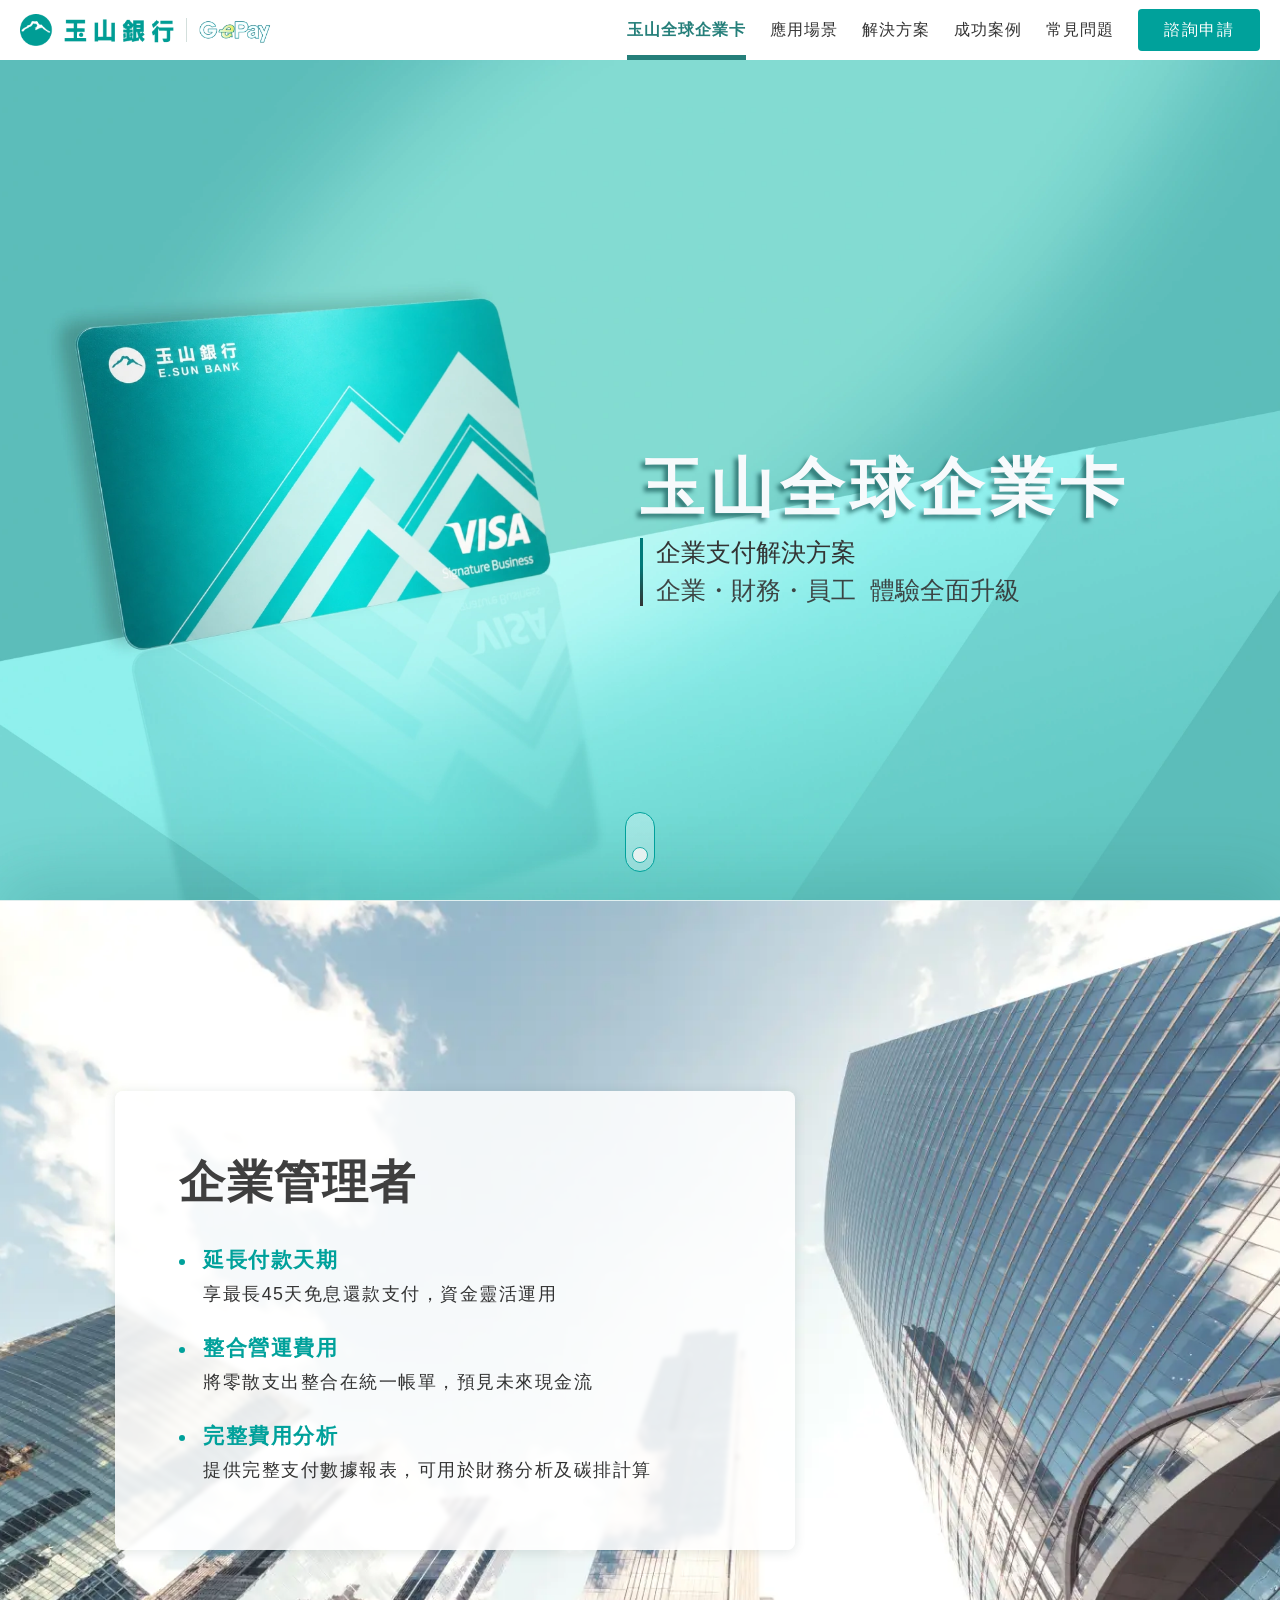
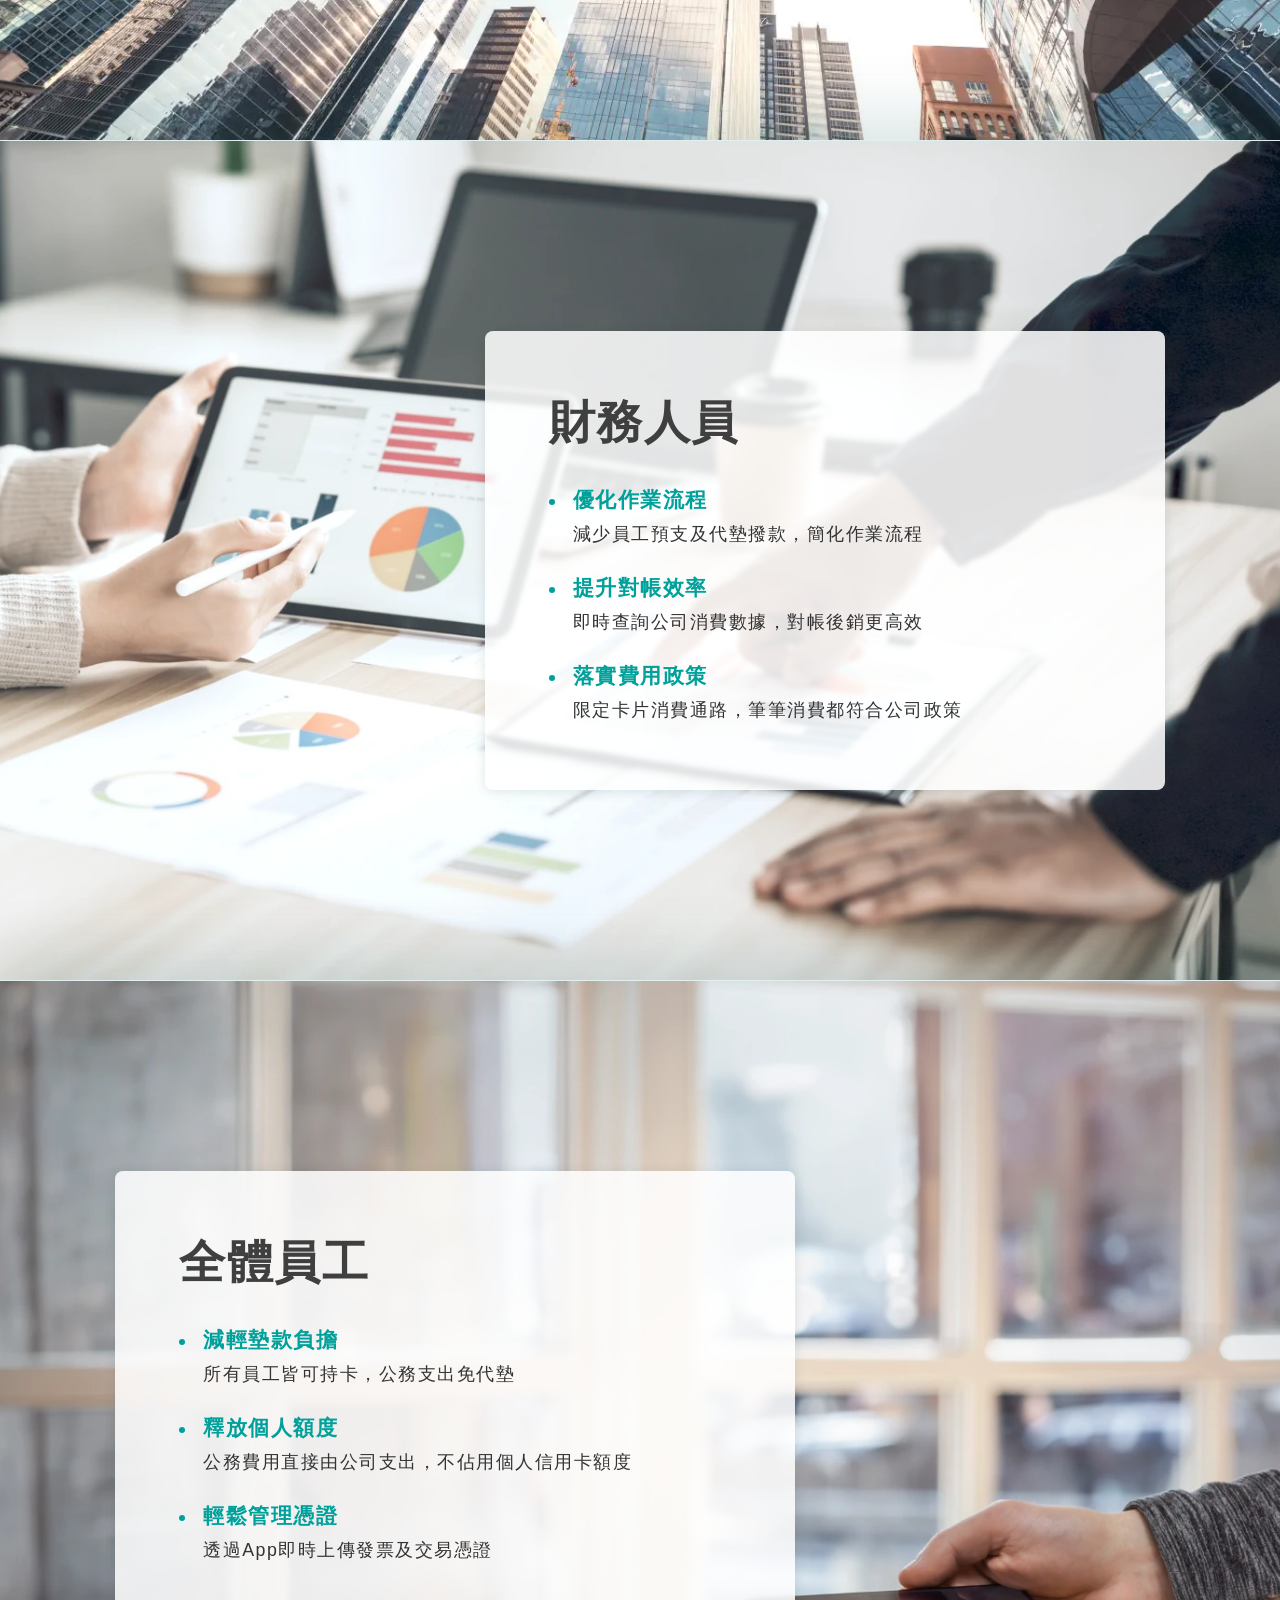
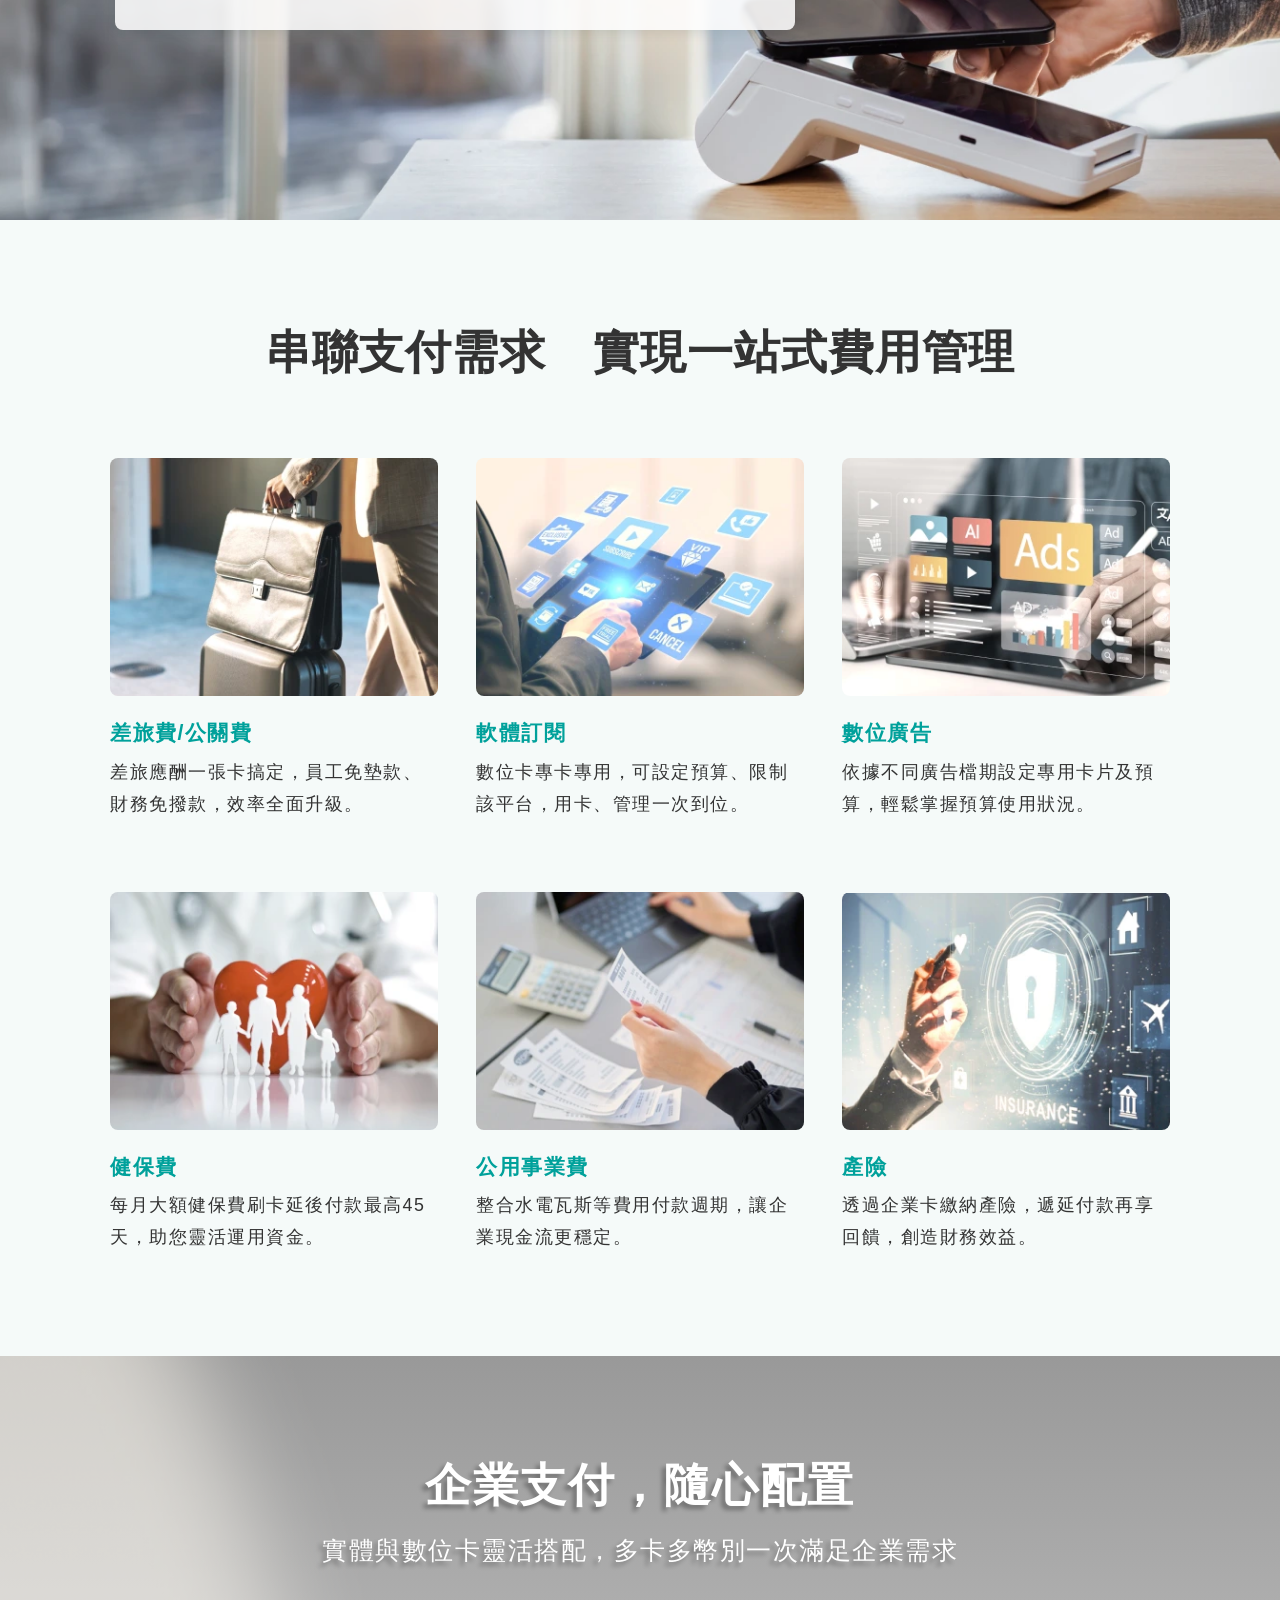
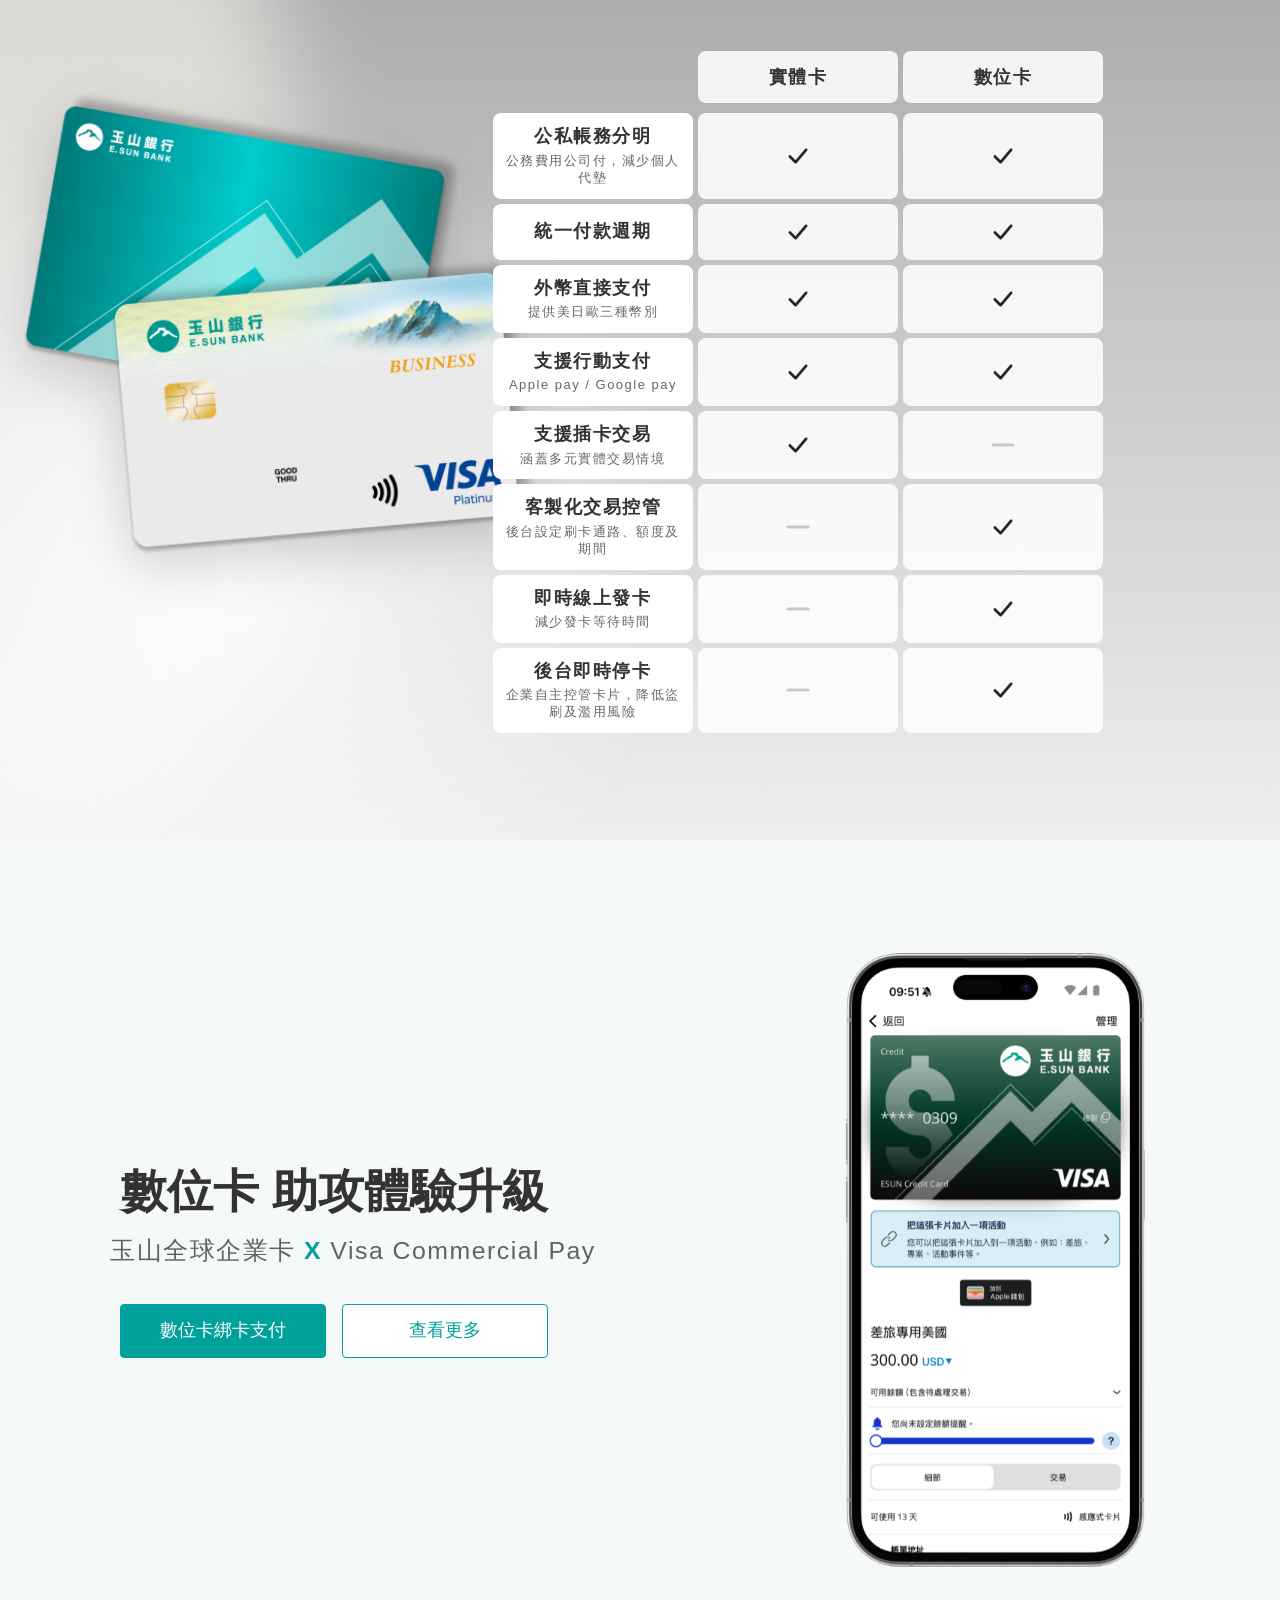
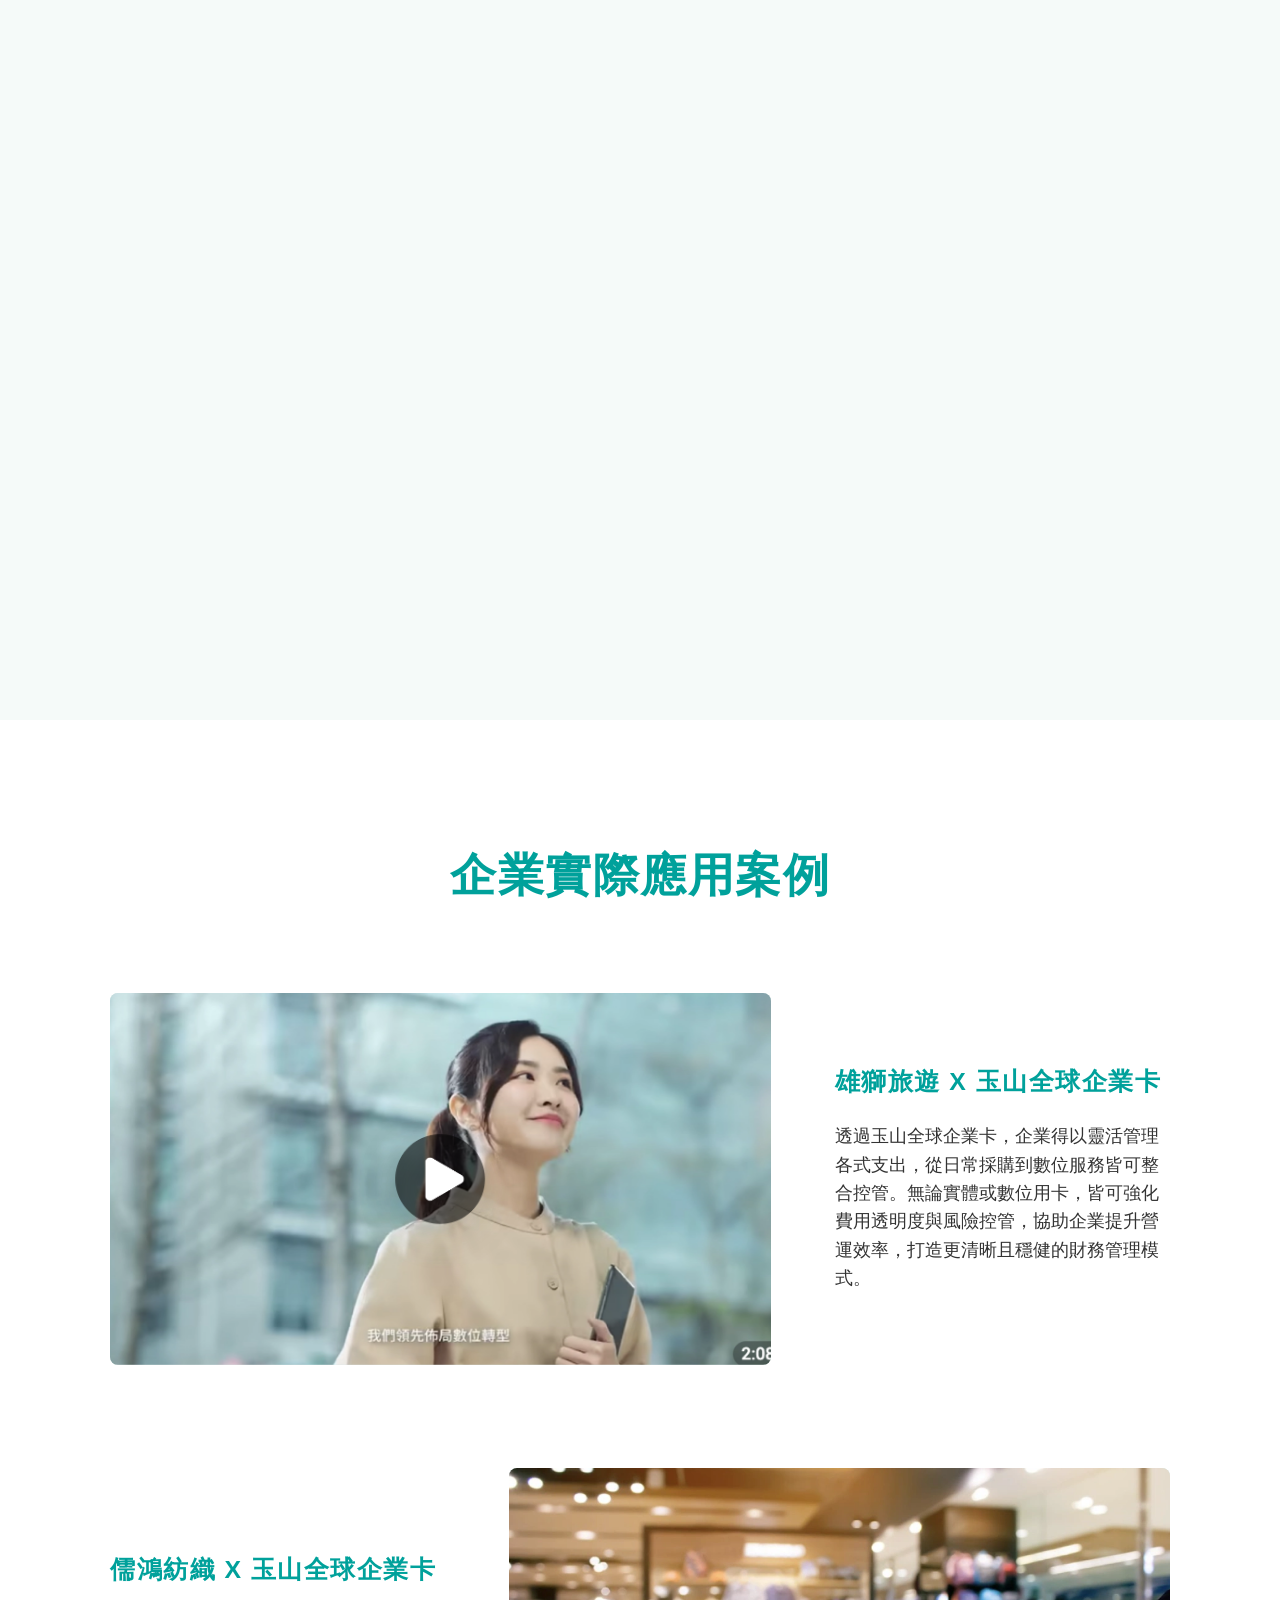
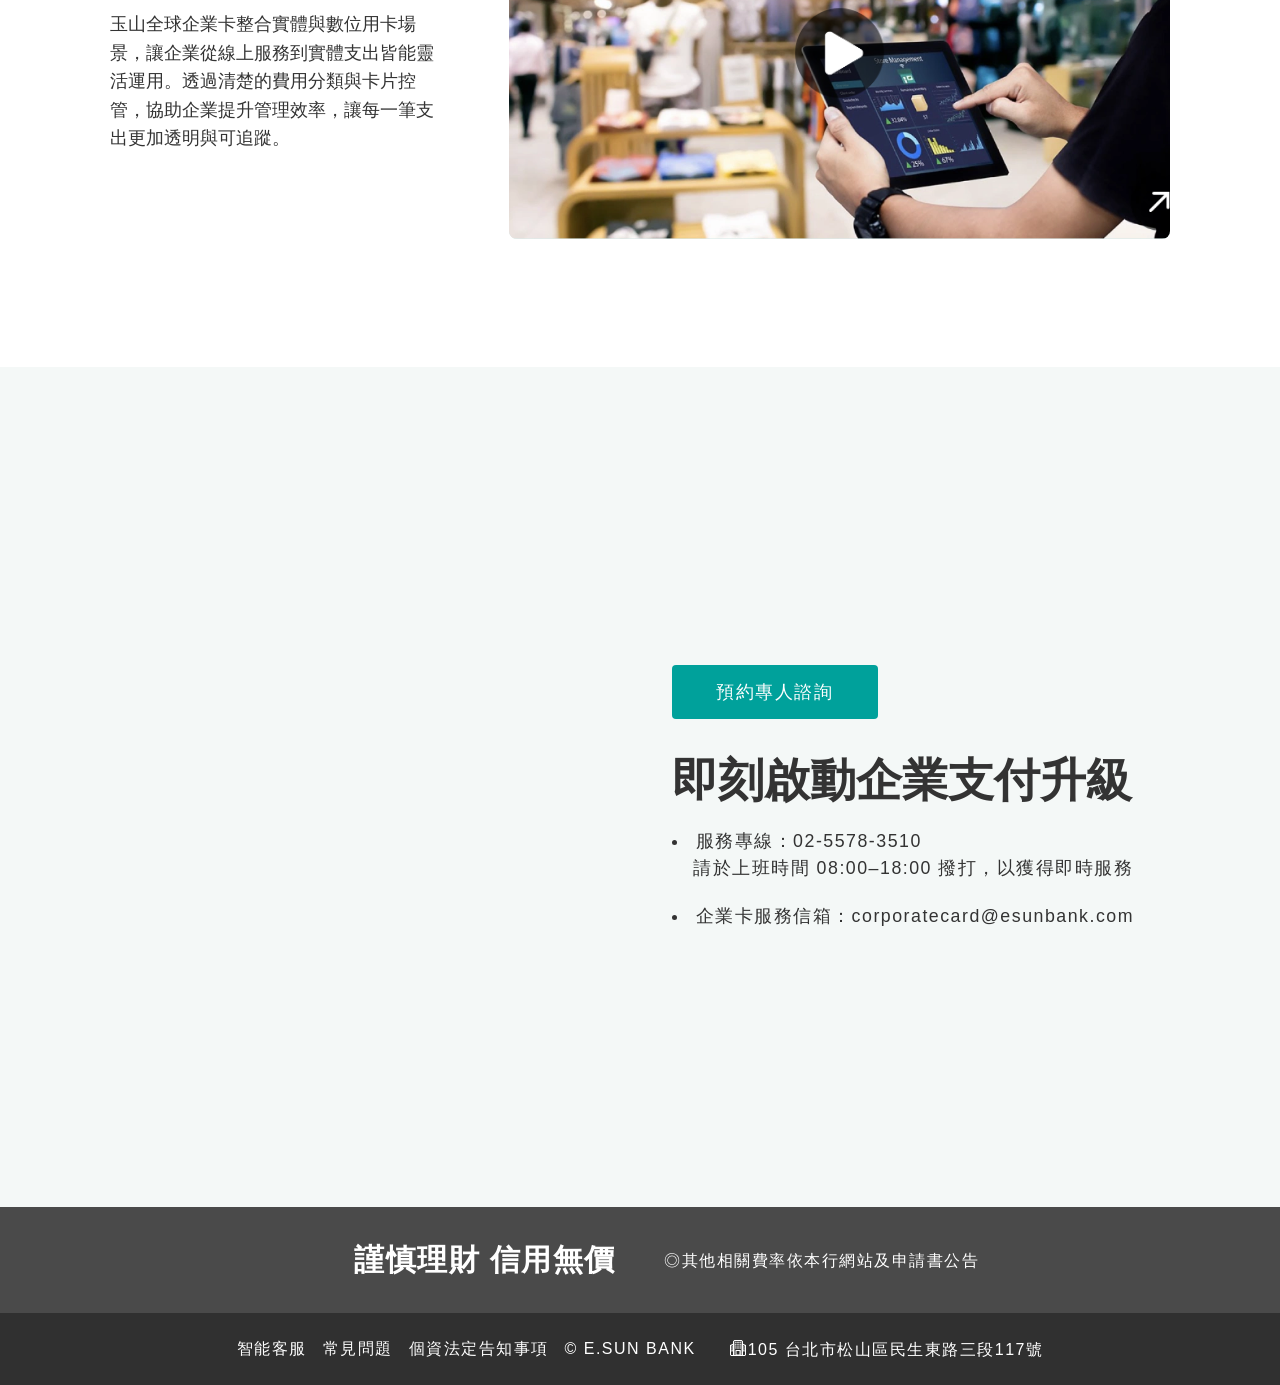
==== 2606-corporate-card/index.html @ 5feb00cd "網頁抬頭移除顏色" ====
<!DOCTYPE html>
<html lang="zh-Hant-TW">
<head>
  <title>玉山企業卡｜企業支付解決方案</title>
  <meta charset="UTF-8">
  <meta name="viewport" content="width=device-width, initial-scale=1.0">
  <meta name="robots" content="index, follow">
  <meta name="description" content="全新企業支付解決方案！玉山全球企業卡提供您更細緻的金流管理機制。告別員工出差代墊，輕鬆處理繁雜的財務對帳。一卡解決企業的金流困擾，實現企業、財務、員工的全方位體驗升級！">
  <meta name="keywords" content="企業卡,商務卡,公司卡,企業信用卡,玉山全球企業卡,全球企業卡,企業數位轉型,活用營運資金,企業貸款,企業支出,玉山法人金融,玉山商務卡,商務信用卡,公司卡比較,企業差旅卡,企業卡推薦,企業支付,企業支付解決方案,金流管理">
  <meta property="og:title" content="玉山企業卡｜企業支付解決方案">
  <meta property="og:description" content="全新企業支付解決方案！玉山全球企業卡提供您更細緻的金流管理機制。告別員工出差代墊，輕鬆處理繁雜的財務對帳。一卡解決企業的金流困擾，實現企業、財務、員工的全方位體驗升級！">
  <meta property="og:type" content="website">
  <meta property="og:url" content="https://event.esunbank.com.tw/credit/corporate-card/index.html">
  <meta property="og:image" content="https://event.esunbank.com.tw/credit/corporate-card/assets/img/first-banner-og-img.webp">
  <meta property="og:image:type" content="image/webp">
  <meta property="og:image:width" content="1200">
  <meta property="og:image:height" content="630">
  <meta property="og:site_name" content="玉山銀行">

  <link rel="icon" href="assets/img/esun.ico">
  <link rel="stylesheet" href="css/common.css">
  <link rel="stylesheet" href="css/index.css">

  <!-- Google Tag Manager -->
  <script>(function(w,d,s,l,i){w[l]=w[l]||[];w[l].push({'gtm.start':
  new Date().getTime(),event:'gtm.js'});var f=d.getElementsByTagName(s)[0],
  j=d.createElement(s),dl=l!='dataLayer'?'&l='+l:'';j.async=true;j.src=
  'https://www.googletagmanager.com/gtm.js?id='+i+dl;f.parentNode.insertBefore(j,f);
  })(window,document,'script','dataLayer','GTM-5LLQXL');</script>
  <!-- End Google Tag Manager -->
</head>
<body>
  <!-- Google Tag Manager (noscript) -->
  <noscript><iframe src="https://www.googletagmanager.com/ns.html?id=GTM-5LLQXL"
  height="0" width="0" style="display:none;visibility:hidden"></iframe></noscript>
  <!-- End Google Tag Manager (noscript) -->

  <!-- 「用鍵盤操作、使用螢幕閱讀器」的人快速跳過導覽列 -->
  <a class="skip-link" href="#main-content">跳到主要內容</a>
  
  <!-- 選單 -->
  <header class="site-header" aria-label="網站頁首">
    <div class="header-inner">
      <div class="site-logo" aria-label="品牌標誌">
        <a class="site-logo-link" href="https://www.esunbank.com/zh-tw/personal" aria-label="前往玉山銀行官網">
          <img class="site-logo-esun" src="assets/img/logo-esun.webp" alt="玉山銀行">
        </a>
        <span class="site-logo-divider" aria-hidden="true"></span>
        <img class="site-logo-gepay" src="assets/img/logo-gepay.webp" alt="G-ePay">
      </div>

      <button class="nav-toggle" type="button" aria-expanded="false" aria-controls="site-navigation" aria-label="開啟導覽選單">
        <span class="nav-toggle-line"></span>
        <span class="nav-toggle-line"></span>
        <span class="nav-toggle-line"></span>
      </button>

      <nav id="site-navigation" class="site-nav" aria-label="主要導覽">
        <ul class="nav-list">
          <li><a class="is-active" href="#main-content" aria-current="page">玉山全球企業卡</a></li>
          <li><a href="#application-scenes">應用場景</a></li>
          <li><a href="#solutions">解決方案</a></li>
          <li><a href="#success-stories">成功案例</a></li>
          <li><a href="faq.html">常見問題</a></li>
          <li><a class="nav-cta" href="https://survey.esunbank.com/s/DpqYX" target="_blank">諮詢申請</a></li>
        </ul>
      </nav>
    </div>
  </header>
  <div class="nav-backdrop" hidden></div>


  <main id="main-content" class="page-snap">
    <!-- 首屏 -->
    <section class="page-section hero-section" aria-labelledby="hero-title">
      <div class="hero-copy">
        <h1 id="hero-title" class="hero-title">玉山全球企業卡</h1>
        <div class="hero-subtitle">
          <p>企業支付解決方案</p>
          <p>企業・財務・員工&nbsp; 體驗全面升級</p>
        </div>
      </div>

      <a class="scroll-cue" href="#application-scenes" aria-label="前往下一屏">
        <span aria-hidden="true"></span>
      </a>
    </section>

    <!-- 應用場景1 -->
    <section id="application-scenes" class="page-section content-section application-section application-section-1" aria-labelledby="application-title-1">
      <div class="role-card">
        <h2 id="application-title-1" class="role-title">企業管理者</h2>
        <ul class="role-list">
          <li>
            <strong>延長付款天期</strong>
            <span>享最長45天免息還款支付，資金靈活運用</span>
          </li>
          <li>
            <strong>整合營運費用</strong>
            <span>將零散支出整合在統一帳單，預見未來現金流</span>
          </li>
          <li>
            <strong>完整費用分析</strong>
            <span>提供完整支付數據報表，可用於財務分析及碳排計算</span>
          </li>
        </ul>
      </div>
    </section>

    <!-- 應用場景2 -->
    <section id="application-scenes-2" class="page-section content-section application-section application-section-2" aria-labelledby="application-title-2">
      <div class="role-card role-card-right">
        <h2 id="application-title-2" class="role-title">財務人員</h2>
        <ul class="role-list">
          <li>
            <strong>優化作業流程</strong>
            <span>減少員工預支及代墊撥款，簡化作業流程</span>
          </li>
          <li>
            <strong>提升對帳效率</strong>
            <span>即時查詢公司消費數據，對帳後銷更高效</span>
          </li>
          <li>
            <strong>落實費用政策</strong>
            <span>限定卡片消費通路，筆筆消費都符合公司政策</span>
          </li>
        </ul>
      </div>
    </section>

    <!-- 應用場景3 -->
    <section id="application-scenes-3" class="page-section content-section application-section application-section-3" aria-labelledby="application-title-3">
      <div class="role-card">
        <h2 id="application-title-3" class="role-title">全體員工</h2>
        <ul class="role-list">
          <li>
            <strong>減輕墊款負擔</strong>
            <span>所有員工皆可持卡，公務支出免代墊</span>
          </li>
          <li>
            <strong>釋放個人額度</strong>
            <span>公務費用直接由公司支出，不佔用個人信用卡額度</span>
          </li>
          <li>
            <strong>輕鬆管理憑證</strong>
            <span>透過App即時上傳發票及交易憑證</span>
          </li>
        </ul>
      </div>
    </section>
    <!-- 解決方案1 -->
    <section id="solutions" class="page-section solution-section solution-scenes-section" aria-labelledby="solutions-title">
      <div class="solution-inner">
        <h2 id="solutions-title" class="solution-title">串聯支付需求　實現一站式費用管理</h2>
        <div class="solution-scene-grid">
          <article class="solution-scene-card">
            <img src="assets/img/plan-scene-01.webp" alt="商務差旅行李與公事包">
            <h3>差旅費/公關費</h3>
            <p>差旅應酬一張卡搞定，員工免墊款、財務免撥款，效率全面升級。</p>
          </article>
          <article class="solution-scene-card">
            <img src="assets/img/plan-scene-02.webp" alt="手指操作數位訂閱服務圖示">
            <h3>軟體訂閱</h3>
            <p>數位卡專卡專用，可設定預算、限制該平台，用卡、管理一次到位。</p>
          </article>
          <article class="solution-scene-card">
            <img src="assets/img/plan-scene-03.webp" alt="數位廣告投放管理介面">
            <h3>數位廣告</h3>
            <p>依據不同廣告檔期設定專用卡片及預算，輕鬆掌握預算使用狀況。</p>
          </article>
          <article class="solution-scene-card">
            <img src="assets/img/plan-scene-04.webp" alt="家庭保險與健康照護意象">
            <h3>健保費</h3>
            <p>每月大額健保費刷卡延後付款最高45天，助您靈活運用資金。</p>
          </article>
          <article class="solution-scene-card">
            <img src="assets/img/plan-scene-05.webp" alt="整理帳單與收據的辦公桌面">
            <h3>公用事業費</h3>
            <p>整合水電瓦斯等費用付款週期，讓企業現金流更穩定。</p>
          </article>
          <article class="solution-scene-card">
            <img src="assets/img/plan-scene-06.webp" alt="保險與資安防護概念圖">
            <h3>產險</h3>
            <p>透過企業卡繳納產險，遞延付款再享回饋，創造財務效益。</p>
          </article>
        </div>
      </div>
    </section>

    <!-- 解決方案2 -->
    <section id="solutions-2" class="page-section solution-section solution-card-section" aria-labelledby="solutions-card-title">
      <img class="solution-table-light" src="assets/img/table-light.webp" alt="">
      <div class="solution-card-inner">
        <div class="solution-card-heading">
          <h2 id="solutions-card-title" class="solution-card-title">企業支付，隨心配置</h2>
          <p>實體與數位卡靈活搭配，多卡多幣別一次滿足企業需求</p>
        </div>
        <div class="solution-card-layout">
          <div class="solution-card-visual" aria-hidden="true">
            <img class="solution-table-card" src="assets/img/table-card.webp" alt="玉山實體企業卡與數位卡">
          </div>
          <div class="solution-table-wrap">
            <table class="solution-table">
              <caption>實體卡與數位卡功能比較</caption>
              <thead>
                <tr>
                  <th scope="col"></th>
                  <th scope="col">實體卡</th>
                  <th scope="col">數位卡</th>
                </tr>
              </thead>
              <tbody>
                <tr>
                  <th scope="row">公私帳務分明<span>公務費用公司付，減少個人代墊</span></th>
                  <td><img src="assets/img/icon-check.webp" alt="支援"></td>
                  <td><img src="assets/img/icon-check.webp" alt="支援"></td>
                </tr>
                <tr>
                  <th scope="row">統一付款週期</th>
                  <td><img src="assets/img/icon-check.webp" alt="支援"></td>
                  <td><img src="assets/img/icon-check.webp" alt="支援"></td>
                </tr>
                <tr>
                  <th scope="row">外幣直接支付<span>提供美日歐三種幣別</span></th>
                  <td><img src="assets/img/icon-check.webp" alt="支援"></td>
                  <td><img src="assets/img/icon-check.webp" alt="支援"></td>
                </tr>
                <tr>
                  <th scope="row">支援行動支付<span>Apple pay / Google pay</span></th>
                  <td><img src="assets/img/icon-check.webp" alt="支援"></td>
                  <td><img src="assets/img/icon-check.webp" alt="支援"></td>
                </tr>
                <tr>
                  <th scope="row">支援插卡交易<span>涵蓋多元實體交易情境</span></th>
                  <td><img src="assets/img/icon-check.webp" alt="支援"></td>
                  <td><img src="assets/img/icon-dash.webp" alt="不支援"></td>
                </tr>
                <tr>
                  <th scope="row">客製化交易控管<span>後台設定刷卡通路、額度及期間</span></th>
                  <td><img src="assets/img/icon-dash.webp" alt="不支援"></td>
                  <td><img src="assets/img/icon-check.webp" alt="支援"></td>
                </tr>
                <tr>
                  <th scope="row">即時線上發卡<span>減少發卡等待時間</span></th>
                  <td><img src="assets/img/icon-dash.webp" alt="不支援"></td>
                  <td><img src="assets/img/icon-check.webp" alt="支援"></td>
                </tr>
                <tr>
                  <th scope="row">後台即時停卡<span>企業自主控管卡片，降低盜刷及濫用風險</span></th>
                  <td><img src="assets/img/icon-dash.webp" alt="不支援"></td>
                  <td><img src="assets/img/icon-check.webp" alt="支援"></td>
                </tr>
              </tbody>
            </table>
          </div>
        </div>
      </div>
    </section>
    <!-- 解決方案3 -->
    <section id="solutions-3" class="solution-feature-section" aria-labelledby="solutions-feature-title" data-feature-scroll>
      <div class="solution-feature-sticky">
        <div class="solution-feature-copy">
          <h2 id="solutions-feature-title" class="solution-feature-title">數位卡 助攻體驗升級</h2>
          <p class="solution-feature-description">玉山全球企業卡 <b>X</b> Visa Commercial Pay</p>
          <div class="btn-group">
            <button type="button" onclick="window.open('https://www.youtube.com/watch?v=GkNraNxkT-A', '_blank')">數位卡綁卡支付</button>
            <button type="button" onclick="window.open('https://www.youtube.com/playlist?list=PL_MWjWx4F2mh6P8uD7gYO7x1LlZHvPMmj', '_blank')">查看更多</button>
          </div>
        </div>
        <div class="solution-feature-stage" aria-label="G-ePay 數位卡操作流程動畫">
          <img class="solution-feature-image solution-feature-phone" data-feature-layer="base-1" src="assets/img/gepay-feature-1.webp" alt="G-ePay 數位卡首頁">
          <img class="solution-feature-image solution-feature-phone" data-feature-layer="base-2" src="assets/img/gepay-feature-2.webp" alt="G-ePay 數位卡首頁">
          <img class="solution-feature-image solution-feature-overlay solution-feature-primary" data-feature-layer="primary" src="assets/img/gepay-feature-primary.webp" alt="美元雙幣卡">
          <img class="solution-feature-image solution-feature-overlay solution-feature-secondary" data-feature-layer="secondary" src="assets/img/gepay-feature-secondary.webp" alt="歐元雙幣卡">
          <img class="solution-feature-image solution-feature-overlay solution-feature-tertiary" data-feature-layer="tertiary" src="assets/img/gepay-feature-tertiary.webp" alt="日圓雙幣卡">
          <img class="solution-feature-image solution-feature-wide" data-feature-layer="wide-3" src="assets/img/gepay-feature-3.webp" alt="G-ePay 綁定行動支付">
          <img class="solution-feature-image solution-feature-wide" data-feature-layer="wide-4" src="assets/img/gepay-feature-4.webp" alt="G-ePay 依用途專卡專用">
          <img class="solution-feature-image solution-feature-wide" data-feature-layer="wide-5" src="assets/img/gepay-feature-5.webp" alt="G-ePay 設定每卡額度、期限">
          <p class="solution-feature-caption" data-feature-caption="currency">美日歐三種幣別</p>
          <p class="solution-feature-caption" data-feature-caption="pay">一鍵綁定行動支付</p>
          <p class="solution-feature-caption" data-feature-caption="purpose">依用途專卡專用</p>
          <p class="solution-feature-caption" data-feature-caption="limit">設定每卡額度、期限</p>
        </div>
      </div>
    </section>
    <!-- 成功案例 -->
    <section id="success-stories" class="page-section success-section" aria-labelledby="stories-title">
      <div class="success-inner">
        <h2 id="stories-title" class="success-title">企業實際應用案例</h2>
        <div class="success-list">
          <article class="success-item">
            <div class="success-video">
              <button class="success-video-cover" type="button" data-video-id="GkNraNxkT-A" data-video-title="雄獅旅遊導入玉山全球企業卡案例影片" aria-label="播放雄獅旅遊導入玉山全球企業卡案例影片">
                <img class="success-video-thumb" src="assets/img/success-video-1.webp" alt="雄獅旅遊導入玉山全球企業卡案例影片封面">
                <img class="success-video-play" src="assets/img/icon-play.webp" alt="" aria-hidden="true">
              </button>
            </div>
            <div class="success-copy">
              <h3>雄獅旅遊 X 玉山全球企業卡</h3>
              <p>透過玉山全球企業卡，企業得以靈活管理各式支出，從日常採購到數位服務皆可整合控管。無論實體或數位用卡，皆可強化費用透明度與風險控管，協助企業提升營運效率，打造更清晰且穩健的財務管理模式。</p>
            </div>
          </article>
          <article class="success-item success-item-reverse">
            <div class="success-video">
              <button class="success-video-cover" type="button" data-video-id="PM6mvu-_-R4" data-video-title="儒鴻紡織導入玉山全球企業卡案例影片" aria-label="播放儒鴻紡織導入玉山全球企業卡案例影片">
                <img class="success-video-thumb" src="assets/img/success-video-2.webp" alt="儒鴻紡織導入玉山全球企業卡案例影片封面">
                <img class="success-video-play" src="assets/img/icon-play.webp" alt="" aria-hidden="true">
              </button>
            </div>
            <div class="success-copy">
              <h3>儒鴻紡織 X 玉山全球企業卡</h3>
              <p>玉山全球企業卡整合實體與數位用卡場景，讓企業從線上服務到實體支出皆能靈活運用。透過清楚的費用分類與卡片控管，協助企業提升管理效率，讓每一筆支出更加透明與可追蹤。</p>
            </div>
          </article>
        </div>
      </div>
    </section>
    <div class="video-modal" data-video-modal hidden>
      <div class="video-modal-backdrop" data-video-close></div>
      <div class="video-modal-panel" role="dialog" aria-modal="true" aria-label="影片播放視窗">
        <button class="video-modal-close" type="button" data-video-close aria-label="關閉影片">×</button>
        <div class="video-modal-frame" data-video-frame></div>
      </div>
    </div>
    <!-- CTA -->
    <section id="apply-info" class="page-section cta-section" aria-labelledby="apply-title">
      <div class="cta-inner">
        <div class="cta-visual" aria-hidden="true">
          <img class="cta-device cta-android" src="assets/img/cta-android.webp" alt="">
          <img class="cta-device cta-iphone" src="assets/img/cta-iphone.webp" alt="">
          <img class="cta-card cta-card-01" src="assets/img/cta-card-01.webp" alt="">
          <img class="cta-card cta-card-02" src="assets/img/cta-card-02.webp" alt="">
          <img class="cta-card cta-card-03" src="assets/img/cta-card-03.webp" alt="">
        </div>
        <div class="cta-copy">
          <a class="cta-consult-button" href="https://survey.esunbank.com/s/DpqYX" target="_blank">預約專人諮詢</a>
          <h2 id="apply-title" class="cta-title">即刻啟動企業支付升級</h2>
          <ul class="cta-contact-list">
            <li>
              <span>服務專線：02-5578-3510</span>
              <small>請於上班時間 08:00–18:00 撥打，以獲得即時服務</small>
            </li>
            <li>
              <span>企業卡服務信箱：corporatecard@esunbank.com</span>
            </li>
          </ul>
        </div>
      </div>
    </section>
  </main>
  <!-- 錨點 -->
<!--   <ul class="anchor-point">
        <li><a href="#main-content" class=""></a></li>
        <li><a href="#application-scenes"></a></li>
        <li><a href="#application-scenes-2" class=""></a></li>
        <li><a href="#application-scenes-3" class=""></a></li>
        <li><a href="#solutions" class=""></a></li>
        <li><a href="#solutions-2" class="active"></a></li>
        <li> <a href="#solutions-3"></a></li>
        <li><a href="#success-stories"></a></li>
        <li><a href="#apply-info"></a></li>
  </ul> -->
  <!-- 頁尾 -->
  <footer class="site-footer">
    <div class="footer-warning">
      <div class="footer-inner footer-warning-inner">
        <p class="footer-slogan">謹慎理財 信用無價</p>
        <p class="footer-notice">◎其他相關費率依本行網站及申請書公告</p>
      </div>
    </div>
    <div class="footer-info">
      <div class="footer-inner footer-info-inner">
        <a href="https://robot.esunbank.com.tw/?eservice=Eaccount&qaCategory=general" target="_blank" rel="noopener noreferrer">智能客服</a>
        <a href="https://www.esunbank.com/zh-tw/about/faq" target="_blank">常見問題</a>
        <a href="https://www.esunbank.com/zh-tw/about/announcement/privacy/privacy-statement" target="_blank" rel="noopener noreferrer">個資法定告知事項</a>
        <p>© E.SUN BANK</p>
        <p class="address">105 台北市松山區民生東路三段117號</p>
      </div>
    </div>
  </footer>

  <script src="js/main.js"></script>
</body>
</html>
---- 2606-corporate-card/css/common.css ----
@font-face {
  font-family: "Noto Sans TC Local";
  src: url("../assets/font/NotoSansTC-VariableFont_wght.ttf") format("truetype");
  font-weight: 100 900;
  font-style: normal;
  font-display: swap;


}

:root {
  --color-primary: #00a19b;
  --color-primary-dark: #333333;
  --color-text: #333333;
  --color-muted: #5f6f68;
  --color-surface: #ffffff;
  --color-section: #f5f8f6;
  --color-border: #d9e4df;
  --color-focus: #f5b942;
  --font-hero: "Noto Sans TC Local", "Microsoft JhengHei", "PingFang TC", Arial, sans-serif;
  --content-width: 1120px;
  --header-height: 60px;
}

*,
*::before,
*::after {
  box-sizing: border-box;
}

html {
  min-height: 100%;
  scroll-behavior: smooth;
}

body {
  display: flex;
  flex-direction: column;
  min-height: 100vh;
  margin: 0;
  color: var(--color-text);
  font-family: var(--font-hero);
  font-size: 18px;
  line-height: 1.6;
  letter-spacing: 1.5px;
  background: var(--color-surface);
}

body.is-nav-open,
body.is-video-open {
  overflow: hidden;
}

main {
  flex: 1 0 auto;
}

img,
picture,
svg,
video {
  display: block;
  max-width: 100%;
}

a {
  color: inherit;
  text-decoration: none;
}

a:hover {
  text-decoration: underline;
  text-underline-offset: 0.2em;
}

a:focus-visible,
button:focus-visible {
  outline: 3px solid var(--color-focus);
  outline-offset: 4px;
}

.sr-only {
  position: absolute;
  width: 1px;
  height: 1px;
  padding: 0;
  margin: -1px;
  overflow: hidden;
  white-space: nowrap;
  border: 0;
  clip: rect(0, 0, 0, 0);
}

h1.seo-h1 {
  height: 0;
  width: 0;
  padding: 0;
  margin: 0;
  transform: scale(0);
}

.skip-link {
  position: absolute;
  top: 12px;
  left: 12px;
  z-index: 20;
  padding: 8px 12px;
  color: #ffffff;
  background: var(--color-primary-dark);
  border-radius: 4px;
  transform: translateY(-160%);
}

.skip-link:focus {
  transform: translateY(0);
}

.site-header {
  position: sticky;
  top: 0;
  z-index: 40;
  height: var(--header-height);
  background: #ffffff;
  border-bottom: 0;
  box-shadow: none;
  transition: transform 0.24s ease;
}

.site-header.is-hidden {
  transform: translateY(-100%);
}

.header-inner,
.section-inner,
.footer-inner {
  width: min(100% - 40px, var(--content-width));
  margin: 0 auto;
}

.header-inner {
  display: flex;
  align-items: center;
  justify-content: space-between;
  width: min(100% - 40px, 1280px);
  height: var(--header-height);
  gap: 28px;
}

.site-logo {
  display: inline-flex;
  align-items: center;
  gap: 12px;
  flex: 0 0 auto;
  color: var(--color-primary);
  font-size: 20px;
  font-weight: 700;
  white-space: nowrap;
}

.site-logo-link {
  display: inline-flex;
  align-items: center;
}

.site-logo-link:hover {
  text-decoration: none;
}

.site-logo-esun {
  width: 154px;
  height: auto;
}

.site-logo-divider {
  width: 1px;
  height: 24px;
  background: #d3dfdc;
}

.site-logo-gepay {
  width: 72px;
  height: auto;
}

.site-nav {
  margin-left: auto;
}

.nav-list {
  display: flex;
  align-items: center;
  gap: 24px;
  padding: 0;
  margin: 0;
  list-style: none;
}

.nav-list a:not(.nav-cta) {
  position: relative;
  display: inline-flex;
  align-items: center;
  min-height: var(--header-height);
  color: #333333;
  font-size: 16px;
  font-weight: 500;
  letter-spacing: 1px;
  line-height: 1.3;
  white-space: nowrap;
  transition: color 0.2s ease;
}

.nav-list a:not(.nav-cta):hover {
  color: #257f7a;
  text-decoration: none;
}

.nav-list a:not(.nav-cta)[aria-current="page"],
.nav-list a:not(.nav-cta).is-active {
  color: #257f7a;
  font-weight: 700;
}

.nav-list a:not(.nav-cta)::after {
  position: absolute;
  right: 0;
  bottom: 0;
  left: 0;
  height: 5px;
  content: "";
  background: #257f7a;
  opacity: 0;
  transform: scaleX(0);
  transform-origin: center;
  transition: opacity 0.2s ease, transform 0.2s ease;
}

.nav-list a:not(.nav-cta)[aria-current="page"]::after,
.nav-list a:not(.nav-cta).is-active::after {
  opacity: 1;
  transform: scaleX(1);
}

.nav-cta {
  display: inline-flex;
  align-items: center;
  justify-content: center;
  min-width: 122px;
  min-height: 40px;
  padding: 8px 22px;
  color: #ffffff !important;
  font-size: 16px;
  font-weight: 500;
  letter-spacing: 1.5px;
  background: #00a19b;
  border-radius: 4px;
  transition: background-color 0.2s ease, transform 0.2s ease;
}

.nav-cta:hover {
  background: #257f7a;
  text-decoration: none;
  transform: translateY(-1px);
}

.nav-cta::after {
  display: none;
}

.nav-toggle {
  display: none;
  width: 44px;
  height: 44px;
  padding: 9px;
  cursor: pointer;
  background: transparent;
  border: 1px solid var(--color-border);
  border-radius: 4px;
}

.nav-backdrop {
  position: fixed;
  inset: var(--header-height) 0 0;
  z-index: 30;
  background: rgba(9, 18, 28, 0.58);
}

.nav-backdrop[hidden] {
  display: none;
}

.nav-toggle-line {
  display: block;
  width: 100%;
  height: 2px;
  margin: 5px 0;
  background: var(--color-primary-dark);
  transition: transform 0.2s ease, opacity 0.2s ease;
}

.nav-toggle[aria-expanded="true"] .nav-toggle-line:nth-child(1) {
  transform: translateY(7px) rotate(45deg);
}

.nav-toggle[aria-expanded="true"] .nav-toggle-line:nth-child(2) {
  opacity: 0;
}

.nav-toggle[aria-expanded="true"] .nav-toggle-line:nth-child(3) {
  transform: translateY(-7px) rotate(-45deg);
}

.site-footer {
  color: #ffffff;
  background: #303030;
}

.footer-warning {
  padding: 32px 0;
  background: #4a4a4a;
}

.footer-info {
  padding: 22px 0;
  background: #303030;
}

.site-footer .footer-inner,
.footer-warning-inner,
.footer-info-inner {
  width: min(100% - 40px, 1280px);
}

.footer-warning-inner {
  display: grid;
  grid-template-columns: minmax(360px, 1fr) minmax(360px, 1fr);
  align-items: center;
  gap: 48px;
}

.footer-info-inner {
  display: flex;
  flex-wrap: wrap;
  gap: 24px 16px;
  align-items: center;
  justify-content: center;
}

.site-footer p,
.site-footer a {
  margin: 0;
  color: #ffffff;
  text-decoration: none;
  font-size:16px;
}
.site-footer .address::before{
  content:'';
  display:inline-block;
  background:url(../assets/img/icon-address.webp)no-repeat no-repeat;
  background-size:cover;
  width:20px;
  height:20px;
  position:relative;
  top:3px;
  margin-left:16px;
}
.site-footer .footer-slogan {
  font-size: 30px;
  font-weight: 600;
  line-height: 1.4;
  text-align: right;
  white-space: nowrap;
}

.footer-notice {
  color: rgba(255, 255, 255, 0.92);
  font-size: 16px;
  line-height: 1.45;
}

@media (max-width: 1024px) {
    .header-inner {
    position: relative;
    align-items: center;
    flex-direction: row;
    justify-content: space-between;
  }

  .nav-toggle {
    display: block;
    margin-left: auto;
    border-color: transparent;
  }

  .site-nav {
    position: fixed;
    top: var(--header-height);
    left: 0;
    display: none;
    width: 100vw;
    max-height: calc(100dvh - var(--header-height));
    padding: 16px 20px 24px;
    overflow-y: auto;
    background: rgba(255, 255, 255, 0.98);
    border-bottom: 0;
    box-shadow: 0 18px 36px rgba(29, 45, 68, 0.12);
  }

  .site-nav.is-open {
    display: block;
  }

  .nav-list {
    align-items: stretch;
    flex-direction: column;
    gap: 4px;
  }

  .nav-list a {
    display: flex;
    min-height: 52px;
    padding: 12px 4px;
  }

  .nav-list a:not(.nav-cta)::after {
    display: none;
  }

  .nav-list a:not(.nav-cta) {
    min-height: 52px;
    color: var(--color-text);
    font-size: 17px;
  }

  .nav-cta {
    display: flex;
    align-self: stretch;
    justify-content: center;
    width: 100%;
    margin-top: 12px;
  }
  .site-footer .footer-slogan {
    text-align: center;
  }
}
@media (max-width: 768px) {


  .site-footer {
    padding: 0;
  }

  .footer-warning-inner {
    grid-template-columns: 1fr;
    gap: 12px;
    text-align: center;
  }
  .site-footer .footer-slogan {
    font-size: 24px;
  }
  .footer-info-inner {
    gap: 8px 16px;
    font-size: 16px;
  }

  .footer-slogan {
    font-size: 28px;
    white-space: normal;
  }

  .footer-notice {
    font-size: 16px;
  }
}

@media (max-width: 430px) {
  .header-inner,
  .section-inner,
  .footer-inner {
    width: min(100% - 32px, var(--content-width));
  }

  .site-logo {
    gap: 8px;
  }

  .site-logo-esun {
    width: 124px;
  }

  .site-logo-divider {
    height: 20px;
  }

  .site-logo-gepay {
    width: 58px;
  }
  .site-footer p, .site-footer a {
    font-size:14px;
  }
}
---- 2606-corporate-card/css/index.css ----
/* 全頁滾動基礎 */
html {
  scroll-snap-type: none;
}

.page-snap {
  overflow: visible;
}

.page-section {
  position: relative;
  min-height: calc(100dvh - var(--header-height));
}

/* 首屏 */
.hero-section {
  min-height: calc(100dvh - var(--header-height));
  overflow: hidden;
  font-family: var(--font-hero);
  color: #f7fafc;
  background:
    #5cbdba
    url("../assets/img/hero-card-bg.webp") center / cover no-repeat;
}

.hero-copy {
  position: absolute;
  z-index: 2;
  top: 47%;
  left: 50%;
  width: min(48vw, 720px);
}

/* 首屏標題文字 */
.hero-title {
  margin: 0;
  color: #F7FAFC;
  font-size: clamp(40px, 5vw, 72px);
  font-weight: 700;
  line-height: 1.05;
  letter-spacing: 6px;
  text-shadow: -4px 4px 4px rgba(0, 64, 64, 0.6);
  white-space: nowrap;
}


.hero-subtitle {
  position: relative;
  display: grid;
  gap: 8px;
  margin-top: 16px;
  padding-left: 16px;
  color: #333333;
  font-size: clamp(20px,1.94vw,28px);
  font-weight: 400;
  line-height: 1.2;
  letter-spacing: 0;
}

.hero-subtitle::before {
  position: absolute;
  top: 0;
  bottom: 0;
  left: 0;
  width: 3px;
  content: "";
  background: ;
  background:linear-gradient(180deg, #007A7A 40%, #333333 100%);;
}

.hero-subtitle p {
  margin: 0;
}

.hero-subtitle p:last-child {
  opacity: 0.9;
}

/* 下滑提示 */
.scroll-cue {
  position: absolute;
  bottom: 28px;
  left: 50%;
  z-index: 3;
  display: flex;
  align-items: flex-end;
  justify-content: center;
  width: 30px;
  height: 60px;
  padding: 8px 0;
  border: 1px solid #00A19B;
  border-radius: 32px;
  background: linear-gradient(180deg, rgba(255, 255, 255, 0.33) 0%, rgba(244, 248, 250, 0.33) 100%);
  transform: translateX(-50%);

}

.scroll-cue:hover {
  text-decoration: none;
}

.scroll-cue span {
  width: 16px;
  height: 16px;
  border-radius: 50%;
  border: 1px solid #00A19B;
  opacity: 0.83;
  background: #F5F5F5;
  animation: scroll-cue-dot 1.6s ease-in-out infinite;

}

@keyframes scroll-cue-dot {
  0%,
  100% {
    transform: translateY(-26px);
  }

  50%{
    transform: translateY(0);
  }
}

/* 一般內容區塊 */
.content-section {
  position: relative;
  z-index: 6;
  display: grid;
  align-items: center;
  min-height: calc(100dvh - var(--header-height));
  padding: 96px 0;
  background: var(--color-surface);
}


/* 應用場景疊蓋區塊 */
.application-section {
  position: sticky;
  top: var(--header-height);
  display: flex;
  align-items: center;
  height: calc(100dvh - var(--header-height));
  min-height: calc(100dvh - var(--header-height));
  padding: clamp(32px, 5vw, 80px) clamp(24px, 9vw, 136px);
  overflow: hidden;
  border-top: 1px solid rgba(0, 122, 122, 0.12);
  background-position: center;
  background-size: cover;
  background-repeat: no-repeat;
  box-shadow: 0 -24px 60px rgba(0, 72, 72, 0.14);
}

.application-section-1 {
  z-index: 2;
  background-image: url("../assets/img/role-section-01.webp");
}

.application-section-2 {
  justify-content: flex-end;
  z-index: 3;
  background-image: url("../assets/img/role-section-02.webp");
}

.application-section-3 {
  z-index: 4;
  background-image: url("../assets/img/role-section-03.webp");
}

.role-card {
  width: min(56vw, 680px);
  padding: clamp(34px, 5vw, 68px) clamp(34px, 5vw, 72px);
  color: #4a4a4a;
  background: rgba(255, 255, 255, 0.86);
  border-radius: 8px;
  box-shadow: 0 2px 12px rgba(21, 55, 55, 0.12);
  backdrop-filter: blur(2px);
}

.role-card-right {
  margin-left: auto;
}

.role-title {
  margin: 0 0 clamp(22px, 3vw, 36px);
  color: #3f3f3f;
  font-size: clamp(34px, 3.61vw, 52px);
  font-weight: 700;
  line-height: 1.18;
}

.role-list {
  display: grid;
  gap: clamp(16px, 2vw, 24px);
  padding: 0;
  margin: 0;
  list-style: none;
}

.role-list li {
  position: relative;
  padding-left: 24px;
}

.role-list li::before {
  position: absolute;
  top: 0.72em;
  left: 0;
  width: 6px;
  height: 6px;
  content: "";
  background: #00a19b;
  border-radius: 50%;
}

.role-list strong,
.role-list span {
  display: block;
}

.role-list strong {
  color: #00a19b;
  font-size: clamp(20px, 1.67vw, 24px);
  font-weight: 600;
  line-height: 1.35;
}

.role-list span {
  margin-top: 3px;
  color: #333333;
  font-size: clamp(16px, 1.39vw, 20px);
  font-weight: 400;
  line-height: 1.8;
  white-space: nowrap;
}

/* 解決方案 */
.solution-section {
  position: relative;
  z-index: 6;
  min-height: calc(100dvh - var(--header-height));
  padding: clamp(72px, 8vw, 118px) 0;
}

.solution-inner,
.solution-card-inner {
  width: min(100% - 220px, 1440px);
  margin: 0 auto;
}

.solution-scenes-section {
  display: grid;
  align-items: center;
  background: #f5faf9;
}

.solution-title {
  margin: 0 0 clamp(48px, 6vw, 76px);
  color: #333333;
  font-size: clamp(34px, 3.61vw, 52px);
  font-weight: 700;
  line-height: 1.3;
  text-align: center;
  letter-spacing: 0.02em;
}

.solution-scene-grid {
  display: grid;
  grid-template-columns: repeat(3, minmax(0, 1fr));
  gap: clamp(48px, 6vw, 72px) clamp(28px, 3vw, 42px);
}

.solution-scene-card img {
  width: 100%;
  aspect-ratio: 320 / 232;
  object-fit: cover;
  border-radius: 8px;
}

.solution-scene-card h3 {
  margin: 24px 0 8px;
  color: #00a19b;
  font-size: clamp(20px, 1.67vw, 24px);
  font-weight: 700;
  line-height: 1.3;
}

.solution-scene-card p {
  margin: 0;
  color: #333333;
  font-size: clamp(16px, 1.39vw, 20px);
  line-height: 1.8;
}

.solution-card-section {
  position: relative;
  display: grid;
  align-items: center;
  overflow: hidden;
  color: #ffffff;
  background:
    radial-gradient(circle at 18% 74%, rgba(255, 255, 255, 0.88), rgba(255, 255, 255, 0) 34%),
    linear-gradient(180deg, #999999 0%, #c7c7c7 52%, #eeeeee 100%);
}

.solution-card-inner {
  position: relative;
  z-index: 1;
}

.solution-card-heading {
  margin-bottom: clamp(52px, 6vw, 78px);
  text-align: center;
}

.solution-card-title {
  margin: 0;
  font-size: clamp(34px, 3.61vw, 52px);
  font-weight: 700;
  line-height: 1.2;
  letter-spacing: 0.04em;
  text-shadow: -4px 4px 4px rgba(0, 0, 0, 0.3);
}

.solution-card-heading p {
  margin: 18px 0 0;
  font-size: clamp(20px, 1.94vw, 28px);
  font-weight: 500;
  line-height: 1.5;
  text-shadow: -4px 4px 4px rgba(0, 0, 0, 0.3);
}

.solution-card-layout {
  position: relative;
  display: grid;
  grid-template-columns: minmax(280px, 0.8fr) minmax(420px, 1fr);
  gap: clamp(36px, 5vw, 72px);
  align-items: end;
}

.solution-card-visual {
  position: relative;
  min-height: 420px;
  bottom:25%;
}

.solution-table-light {
  position: absolute;
  inset: 0;
  z-index: 0;
  height: 100%;
  max-width: none;
  object-fit: cover;
  opacity: 0.8;
  mix-blend-mode: screen;
  pointer-events: none;
}

.solution-table-card {
  position: absolute;
  z-index: -1;
  left: -6%;
  bottom: 2%;
  width: min(120%, 520px);
  max-width: none;
  filter: drop-shadow(0 18px 28px rgba(0, 0, 0, 0.18));
}

.solution-table-wrap {
  overflow-x: auto;
}

.solution-table {
  width: 100%;
  min-width: 560px;
  border-collapse: separate;
  border-spacing: 5px;
  color: #333333;
  text-align: center;
}

.solution-table caption {
  position: absolute;
  width: 1px;
  height: 1px;
  padding: 0;
  margin: -1px;
/*  overflow: hidden;*/
  clip: rect(0, 0, 0, 0);
  white-space: nowrap;
  border: 0;
}

.solution-table th,
.solution-table td {
  padding: 14px 18px;
  background: rgba(255, 255, 255, 0.86);
}

.solution-table thead th {
  font-size: 20px;
  font-weight: 700;
  border-radius: 8px;
}

.solution-table thead th:first-child {
  background: transparent;
  border-color: transparent;
}

.solution-table tbody th {
  width: 48%;
  font-size: clamp(20px, 1.67vw, 24px);
  font-weight: 700;
  line-height: 1.3;
  text-align: center;
  border-radius: 8px;
  background:#ffffff;
}

.solution-table tbody th span {
  display: block;
  margin-top: 4px;
  color: #666666;
  font-size: clamp(14px, 1.11vw, 16px);
  font-weight: 400;
}

.solution-table td {
  width: 26%;
  border-radius: 8px;
}
.solution-table td img{
  width:32px;
  margin:auto;
}

/* 解決方案3 */
.solution-feature-section {
  position: relative;
  z-index: 6;
  height: 520vh;
  background: #f5faf9;
}

.solution-feature-sticky {
  position: sticky;
  top: var(--header-height);
  display: grid;
  grid-template-columns: minmax(420px, 0.82fr) minmax(360px, 1fr);
  gap: clamp(36px, 5vw, 84px);
  align-items: center;
  width: min(100% - 220px, 1440px);
  min-height: calc(100dvh - var(--header-height));
  margin: 0 auto;
  padding: clamp(48px, 6vw, 78px) 0;
  overflow: hidden;
}

.solution-feature-copy {
  position: relative;
  z-index: 2;
}

.solution-feature-label {
  margin: 0 0 14px;
  color: #00a19b;
  font-size: clamp(15px, 1vw, 18px);
  font-weight: 700;
  letter-spacing: 0.08em;
}

.solution-feature-title {
  margin: 0;
  color: #333333;
  font-size: clamp(34px, 3.61vw, 52px);
  font-weight: 700;
  line-height: 1.25;
  letter-spacing: 0;
  text-align: center;
}

.solution-feature-description {
  max-width: 720px;
  margin: 8px 0 0;
  color: #586764;
  font-size: clamp(20px,1.94vw,28px);
  font-weight:500;
  line-height: 1.75;
  white-space: nowrap;
  text-align: center;
}
.solution-feature-description b{
  color:#00a19b;
}

.solution-feature-copy .btn-group {
  display: flex;
  justify-content:center;
  flex-wrap: wrap;
  gap: 16px;
  margin-top: 32px;
}

.solution-feature-copy .btn-group button {
  min-width: 206px;
  min-height: 54px;
  padding: 14px 32px;
  color: #ffffff;
  font: inherit;
  font-size: 18px;
  font-weight: 500;
  line-height: 1.2;
  background: #00a19b;
  border: 1px solid #00a19b;
  border-radius: 4px;
  cursor: pointer;
  transition:
    color 180ms ease,
    background-color 180ms ease,
    border-color 180ms ease,
    transform 180ms ease;
}

.solution-feature-copy .btn-group button:nth-child(2) {
  color: #00a19b;
  background: #ffffff;
}

.solution-feature-copy .btn-group button:hover {
  transform: translateY(-2px);
}

.solution-feature-copy .btn-group button:first-child:hover {
  background: #008f89;
  border-color: #008f89;
}

.solution-feature-copy .btn-group button:nth-child(2):hover {
  background: #EFEFEF;
}

.solution-feature-copy .btn-group button:focus-visible {
  outline: 3px solid rgba(0, 161, 155, 0.28);
  outline-offset: 3px;
}

.solution-feature-stage {
  position: relative;
  width: min(100%, 780px);
  height: min(72dvh, 620px);
  min-height: 460px;
  margin-left: auto;
}

.solution-feature-image {
  position: absolute;
  opacity: 0;
  transition:
    opacity 480ms ease,
    transform 560ms ease;
  will-change: opacity, transform;
  pointer-events: none;
}

.solution-feature-phone {
  left: 68%;
  top: 50%;
  z-index: 1;
  width: min(32vw, 300px);
  max-height: 100%;
  object-fit: contain;
  transform: translate(-50%, -46%) scale(0.97);
}

.solution-feature-overlay {
  top: 50%;
  z-index: 2;
  width: min(23vw, 210px);
  object-fit: contain;
  transform: translate(-40%, -50%) scale(0.94);
  filter: drop-shadow(0 4px 8px rgba(0, 0, 0,.5));
}

.solution-feature-primary {
  left: 68%;
  top: 27%;
  width: min(32vw, 260px);
  z-index: 3;
}

.solution-feature-secondary {
  left: 35%;
  top: 27%;
  width: min(20vw, 178px);
  z-index: 4;
}

.solution-feature-tertiary {
  left: 8%;
  top: 27%;
  width: min(20vw, 178px);
  z-index: 5;
}

.solution-feature-wide {
  left: 68%;
  z-index: 3;
  width: min(32vw, 300px);
  max-height: 54%;
  object-fit: contain;
  transform: translate(-50%, -48%) scale(0.96);
  filter: drop-shadow(0 22px 32px rgba(0, 0, 0, 0.14));
}

[data-feature-layer="wide-3"] {
  top: 55%;
}

[data-feature-layer="wide-4"] {
  top: 60%;
}

[data-feature-layer="wide-5"] {
  top: 74%;
}

.solution-feature-caption {
  position: absolute;
  left: 68%;
  z-index: 6;
  margin: 0;
  color: #ffffff;
  font-size: clamp(16px, 1.39vw, 20px);
  font-weight: 500;
  line-height: 1.25;
  text-align: center;
  text-shadow: 0 3px 12px rgba(0, 0, 0, 0.34);
  white-space: nowrap;
  opacity: 0;
  transform: translate(-50%, 10px);
  transition:
    opacity 360ms ease,
    transform 360ms ease;
  pointer-events: none;
}
[data-feature-caption="currency"] {
    top: 42%;
}
[data-feature-caption="pay"] {
    top: 61%;
}
[data-feature-caption="purpose"] {
    top: 66%;
}
[data-feature-caption="limit"] {
    top: 84.5%;
}

.solution-feature-section[data-step="0"] [data-feature-layer="base-1"],
.solution-feature-section[data-step="1"] [data-feature-layer="base-2"],
.solution-feature-section[data-step="2"] [data-feature-layer="base-2"],
.solution-feature-section[data-step="3"] [data-feature-layer="base-2"],
.solution-feature-section[data-step="4"] [data-feature-layer="base-2"],
.solution-feature-section[data-step="5"] [data-feature-layer="base-2"],
.solution-feature-section[data-step="6"] [data-feature-layer="base-2"],
.solution-feature-section[data-step="7"] [data-feature-layer="base-2"] {
  opacity: 1;
  transform: translate(-50%, -50%) scale(1);
}

.solution-feature-section[data-step="2"] [data-feature-layer="primary"],
.solution-feature-section[data-step="3"] [data-feature-layer="primary"],
.solution-feature-section[data-step="4"] [data-feature-layer="primary"],
.solution-feature-section[data-step="3"] [data-feature-layer="secondary"],
.solution-feature-section[data-step="4"] [data-feature-layer="secondary"],
.solution-feature-section[data-step="4"] [data-feature-layer="tertiary"] {
  opacity: 1;
  transform: translate(-50%, -50%) scale(1);
}

.solution-feature-section[data-step="5"] [data-feature-layer="wide-3"],
.solution-feature-section[data-step="6"] [data-feature-layer="wide-4"],
.solution-feature-section[data-step="7"] [data-feature-layer="wide-5"] {
  opacity: 1;
  transform: translate(-50%, -50%) scale(1);
}

.solution-feature-section[data-step="2"] [data-feature-caption="currency"],
.solution-feature-section[data-step="3"] [data-feature-caption="currency"],
.solution-feature-section[data-step="4"] [data-feature-caption="currency"],
.solution-feature-section[data-step="5"] [data-feature-caption="pay"],
.solution-feature-section[data-step="6"] [data-feature-caption="purpose"],
.solution-feature-section[data-step="7"] [data-feature-caption="limit"] {
  opacity: 1;
  transform: translate(-50%, 0);
}

.section-title {
  max-width: 760px;
  margin: 0;
  font-size: 56px;
  line-height: 1.2;
  letter-spacing: 0;
}

.section-label {
  margin: 0 0 12px;
  font-size: 18px;
  font-weight: 700;
  letter-spacing: 0;
  text-transform: uppercase;
}

.section-description {
  max-width: 720px;
  margin: 20px 0 0;
  color: var(--color-muted);
  font-size: 18px;
}

/* 成功案例 */
.success-section {
  position: relative;
  z-index: 6;
  min-height: auto;
  padding: clamp(96px, 10vw, 168px) 0;
  background: #ffffff;
}

.success-inner {
  width: min(100% - 220px, 1440px);
  margin: 0 auto;
}

.success-title {
  margin: 0 0 clamp(64px, 7vw, 96px);
  color: #00a19b;
  font-size: clamp(34px, 3.61vw, 52px);
  font-weight: 700;
  line-height: 1.2;
  text-align: center;
}

.success-list {
  display: grid;
  gap: clamp(76px, 8vw, 120px);
}

.success-item {
  display: grid;
  grid-template-columns: minmax(420px, 1.42fr) minmax(280px, 0.72fr);
  gap: clamp(44px, 5vw, 72px);
  align-items: center;
}

.success-item-reverse {
  grid-template-columns: minmax(280px, 0.72fr) minmax(420px, 1.42fr);
}

.success-item-reverse .success-video {
  order: 2;
}

.success-video {
  position: relative;
  overflow: hidden;
  border-radius: 8px;
  background: #e8f3f2;
}

.success-video-cover {
  position: relative;
  display: block;
  width: 100%;
  padding: 0;
  overflow: hidden;
  aspect-ratio: 16 / 9;
  background: #dcebea;
  border: 0;
  cursor: pointer;
}

.success-video-thumb {
  width: 100%;
  height: 100%;
  object-fit: cover;
  transition: transform 240ms ease;
}

.success-video-play {
  position: absolute;
  top: 50%;
  left: 50%;
  width: clamp(64px, 7vw, 96px);
  transform: translate(-50%, -50%);
  filter: drop-shadow(0 8px 20px rgba(0, 0, 0, 0.22));
  transition: transform 200ms ease;
}

.success-video-cover:hover .success-video-thumb {
  transform: scale(1.03);
}

.success-video-cover:hover .success-video-play {
  transform: translate(-50%, -50%) scale(1.06);
}

.success-video-cover:focus-visible {
  outline: 3px solid rgba(0, 161, 155, 0.4);
  outline-offset: 4px;
}

.success-copy h3 {
  margin: 0;
  color: #00a19b;
  font-size: clamp(20px,1.94vw,28px);
  font-weight: 700;
  line-height: 1.3;
}

.success-copy p {
  margin: 24px 0 0;
  color: #333333;
  font-size: clamp(16px, 1.39vw, 20px);
  line-height: 1.6;
  letter-spacing: 0;
}

.video-modal {
  position: fixed;
  inset: 0;
  z-index: 20;
  display: grid;
  place-items: center;
  padding: 32px;
}

.video-modal[hidden] {
  display: none;
}

.video-modal-backdrop {
  position: absolute;
  inset: 0;
  background: rgba(0, 0, 0, 0.72);
}

.video-modal-panel {
  position: relative;
  z-index: 1;
  width: min(100%, 1120px);
}

.video-modal-close {
  position: absolute;
  right: 0;
  bottom: calc(100% + 14px);
  width: 44px;
  height: 44px;
  color: #ffffff;
  font-size: 32px;
  line-height: 1;
  background: transparent;
  border: 1px solid rgba(255, 255, 255, 0.7);
  border-radius: 50%;
  cursor: pointer;
}

.video-modal-close:focus-visible {
  outline: 3px solid rgba(255, 255, 255, 0.6);
  outline-offset: 3px;
}

.video-modal-frame {
  overflow: hidden;
  aspect-ratio: 16 / 9;
  background: #000000;
  border-radius: 8px;
}

.video-modal-frame iframe {
  width: 100%;
  height: 100%;
  border: 0;
}

/* 諮詢申請 */
.cta-section {
  position: relative;
  z-index: 6;
  min-height: calc(100dvh - var(--header-height));
  padding: clamp(96px, 10vw, 150px) 0;
  overflow: hidden;
  background: #f4f8f7;
}

.cta-inner {
  display: grid;
  grid-template-columns: minmax(460px, 0.95fr) minmax(420px, 1fr);
  gap: clamp(64px, 7vw, 108px);
  align-items: end;
  width: min(100% - 180px, 1440px);
  margin: 0 auto;
}

.cta-visual {
  position: relative;
  width: min(100%, clamp(420px, 46.5vw, 670px));
  min-height: clamp(390px, 34vw, 500px);
  overflow: visible;
  --cta-device-width: clamp(230px, 19vw, 350px);
  --cta-card-width: calc(var(--cta-device-width) * 0.8);
}

.cta-device {
  position: absolute;
  top: 10%;
  width: var(--cta-device-width);
  height: auto;
  max-width: none;
  clip-path: inset(0 0 46% 0);
  opacity: 0;
}

.cta-android {
  top:0;
  left: 12%;
  z-index: 1;
  transform: translateY(34px);
  transform-origin: 50% 150%;
}

.cta-iphone {
  left: 12%;
  z-index: 2;
  transform: translateY(34px);
}

.cta-card {
  position: absolute;
  left: 17%;
  z-index: 3;
  width: var(--cta-card-width);
  max-width: none;
  border-radius: 8px;
  filter: drop-shadow(0 12px 18px rgba(0, 0, 0, 0.18));
  opacity: 0;
  transform: translateY(-36px);
}
.cta-card-01 {
  top: 37%;
}

.cta-card-02 {
  top: 52%;
}

.cta-card-03 {
  top: 67%;
}


.cta-section.is-cta-animated .cta-android {
  animation: cta-android-in 720ms ease forwards;
}

.cta-section.is-cta-animated .cta-iphone {
  animation: cta-device-in 720ms ease forwards;
}

.cta-section.is-cta-animated .cta-card-01 {
  animation: cta-card-drop 680ms ease 980ms forwards;
}

.cta-section.is-cta-animated .cta-card-02 {
  animation: cta-card-drop 680ms ease 1280ms forwards;
}

.cta-section.is-cta-animated .cta-card-03 {
  animation: cta-card-drop 680ms ease 1580ms forwards;
}

.cta-copy {
  color: #333333;
}

.cta-consult-button {
  display: inline-flex;
  align-items: center;
  justify-content: center;
  min-width: 206px;
  min-height: 54px;
  padding: 16px 36px;
  color: #ffffff;
  font-size: 18px;
  font-weight: 500;
  line-height: 1.2;
  background: #00a19b;
  border-radius: 4px;
}

.cta-consult-button:hover {
  background: #008f89;
  text-decoration: none;
}

.cta-title {
  margin: 34px 0 20px;
  color: #333333;
  font-size: clamp(34px, 3.61vw, 52px);
  font-weight: 700;
  line-height: 1.18;
  letter-spacing: 0;
}

.cta-contact-list {
  display: grid;
  gap: 20px;
  padding: 0;
  margin: 0;
  color: #333333;
  font-size: clamp(16px, 1.39vw, 20px);
  line-height: 1.55;
  list-style-position: inside;
}

.cta-contact-list small {
  display: block;
  margin-left: 1.2em;
  font-size: clamp(16px, 1.39vw, 20px);
}

@keyframes cta-card-drop {
  0% {
    opacity: 0;
    transform: translateY(-36px);
  }

  100% {
    opacity: 1;
    transform: translateY(0);
  }
}

@keyframes cta-device-in {
  0% {
    opacity: 0;
    transform: translateY(28px);
  }

  100% {
    opacity: 1;
    transform: translateY(0);
  }
}

@keyframes cta-android-in {
  0% {
    opacity: 0;
    transform: translateY(28px) rotate(0deg);
  }

  42% {
    opacity: 1;
    transform: translateY(0) rotate(0deg);
  }

  100% {
    opacity: 1;
    transform: translateY(0) rotate(15deg);
  }
}

.anchor-point{
  position:fixed;
  transform: translateY(-50%);
  right:0px;
  top: 50vh;
  z-index:20;

}
.anchor-point li {
    list-style: none;
    margin: 32px 0;
    margin-right:10px;
}
.anchor-point li a {
  display: block;
  width:10px;
  height:10px;
  background: #D9D9D9;
  border-radius: 12px;
  transition: background-color 0.3s ease;
  text-indent: -9999px;
}
.anchor-point li a.active {
  background: #00a19b;
  box-shadow: 0 0 2px rgba(0, 0, 0, 0.3);
}




@media (max-width: 1920px) {
  .cta-card-01 {
    top: 33%;
  }

  .cta-card-02 {
    top: 48%;
  }

  .cta-card-03 {
    top: 63%;
  }
}
/* 小型桌機與大型平板 */
@media (max-width: 1180px) {
  .hero-copy {
    width: min(48vw, 620px);
    left: 49%;

  }

}

/* 中型桌機解決方案 */
@media (min-width: 1025px) and (max-width: 1300px) {
  .solution-card-inner {
    width: min(100% - 96px, 1180px);
  }

  .solution-card-layout {
    grid-template-columns: minmax(300px, 0.72fr) minmax(520px, 1fr);
    gap: 0;
  }

  .solution-card-visual {
    z-index: 1;
  }

  .solution-table-wrap {
    position: relative;
    z-index: 2;
    width: min(60vw, 620px);
    margin-left: -56px;
    overflow: visible;
  }

  .solution-table {
    min-width: 0;
    table-layout: fixed;
  }

  .solution-table th,
  .solution-table td {
    padding: 12px 12px;
  }

  .solution-table thead th,
  .solution-table tbody th {
    font-size: 18px;
  }

  .solution-table tbody th span {
    font-size: 13px;
  }
}

/* 平板以下解決方案 */
@media (max-width: 1024px) {
  .solution-card-heading {
    margin-bottom: 48px;
  }

  .solution-card-layout {
    grid-template-columns: 1fr;
    gap: 48px;

  }

  .solution-card-visual {
    min-height: 360px;
    bottom: 0%;
  }

  .solution-table-card {
    left: 50%;
    top: 50%;
    bottom: auto;
    width: min(86vw, 420px);
    transform: translate(-50%, -50%);
  }

  .solution-feature-section {
    height: 460vh;
  }

  .solution-feature-sticky {
    grid-template-columns: 1fr;
    gap: 28px;
    width: min(100% - 80px, 860px);
    padding: 42px 0;
  }

  .solution-feature-copy {
    text-align: center;
  }

  .solution-feature-description {
    margin-right: auto;
    margin-left: auto;
    white-space: normal;
  }

  .solution-feature-stage {
    width: min(100%, 760px);
    height: min(58dvh, 520px);
    min-height: 360px;
    margin: 0 auto;
  }

  .solution-feature-phone {
    left: 50%;
    width: min(38vw, 220px);
  }

  .solution-feature-overlay {
    width: min(22vw, 170px);
  }

  .solution-feature-primary {
    left: 50%;
    top: 29%;
    width: min(24vw, 184px);
  }

  .solution-feature-secondary {
    left: 28%;
    top: 30%;
    width: min(19vw, 150px);
  }

  .solution-feature-tertiary {
    left: 8%;
    top: 30%;
    width: min(19vw, 150px);
  }

  .solution-feature-wide {
    left: 50%;
    width: min(30vw, 220px);
    max-height: 52%;
  }

  .solution-feature-caption {
    left: 50%;
/*    top: 82%;*/
    font-size: clamp(18px, 3vw, 24px);
  }

  .success-inner {
    width: min(100% - 80px, 900px);
  }

  .success-item,
  .success-item-reverse {
    grid-template-columns: 1fr;
    gap: 28px;
  }

  .success-item-reverse .success-video {
    order: 0;
  }

  .cta-inner {
    grid-template-columns: 1fr;
    gap: 8px;
    width: min(100% - 80px, 860px);
  }

  .cta-visual {
    width: min(100%, 620px);
    min-height: 450px;
    --cta-device-width: 254px;
    margin:auto;
  }

  .cta-device {
/*    top: 16%;*/
  }

  .cta-android {
    left: 25%;
  }

  .cta-iphone {
    left: 25%;
  }

  .cta-card {
    left: calc(25% + var(--cta-device-width) * 0.1);
    width: var(--cta-card-width);
  }

  .cta-copy {
    text-align: center;
  }

  .cta-contact-list {
    display: inline-grid;
    text-align: left;
  }
}

/* 平板版 */
@media (max-width: 900px) {
  html {
    scroll-snap-type: none;
  }

  .hero-section {
    min-height: calc(100dvh - var(--header-height));
    padding: 48px 24px 88px;
    background-image: url("../assets/img/hero-card-ipad.webp");
  }

  .hero-copy {
    position: absolute;
    width: min(100%, 620px);
    top: 30%;
    left: 50%;
    transform: translate(-50%, -50%);
  }
  .hero-title{
    letter-spacing: 1px;
    font-size: clamp(40px, 7.81vw, 60px);
  }

  .hero-subtitle {
    display: inline-grid;
    margin-top: 20px;
    padding-left: 22px;
    text-align: left;
    font-size: clamp(20px, 3.13vw, 24px);
  }
  .role-card,
  .role-card-right {
    width: min(100%, 520px);
    padding: 28px 24px;
    margin: 0;
  }

  .solution-scene-grid {
    grid-template-columns: repeat(2, minmax(0, 1fr));
  }

  .solution-card-visual {
    min-height: 320px;
  }

  .solution-feature-sticky {
    width: min(100% - 48px, 760px);
  }


}

/* 手機版 */
@media (max-width: 560px) {
  .hero-section {
    min-height: calc(100dvh - var(--header-height));
    padding: 40px 20px 84px;
    background-image: url("../assets/img/hero-card-iphone.webp");
  }

  .hero-copy{
    padding: 0 20px;
  }
 
  .hero-subtitle {
    gap: 6px;
    padding-left: 16px;
  }

  .scroll-cue {
    bottom: 18px;
    width: 26px;
    height: 52px;
  }

  .scroll-cue span {
    width: 14px;
    height: 14px;
  }

  .content-section {
    min-height: auto;
    padding: 72px 0;
  }

  .success-section {
    padding: 72px 0;
  }

  .success-inner {
    width: min(100% - 40px, 560px);
  }

  .success-title {
    margin-bottom: 42px;
  }

  .success-list {
    gap: 56px;
  }


  .success-copy p {
    margin-top: 16px;
  }

  .cta-section {
    padding: 72px 0;
  }

  .cta-inner {
    width: min(100% - 40px, 560px);
  }

  .cta-visual {
    width: min(100%, 390px);
    min-height: 330px;
    --cta-device-width: 190px;
  }
  .cta-android{
    transform-origin: 50% 50%;
  }


  .cta-android{
    left:40%;
  }

  .cta-iphone {
    left: 20%;
  }

  .cta-card {
    left: calc(20% + var(--cta-device-width) * 0.1);
    width: var(--cta-card-width);
  }

  .cta-consult-button {
    min-width: 155px;
    min-height: 54px;
    padding: 14px 28px;
  }

  .cta-title {
    margin-top: 26px;
  }



  .application-section {
    position: sticky;
    top: var(--header-height);
    align-items: center;
    justify-content: center;
    height: calc(100dvh - var(--header-height));
    min-height: calc(100dvh - var(--header-height));
    padding: 24px 20px;
    box-shadow: none;
  }



  .role-title {
    margin-bottom: 20px;
  }

  .role-list {
    gap: 14px;
  }


  .role-list span {
    white-space: normal;
  }

  .solution-section {
    min-height: auto;
    padding: 64px 0;
  }

  .solution-inner,
  .solution-card-inner {
    width: min(100% - 40px, 1080px);
  }

  .solution-title {
    margin-bottom: 36px;
    text-align: left;
  }

  .solution-scene-grid {
    grid-template-columns: 1fr;
    gap: 34px;
  }

  .solution-scene-card h3 {
    margin-top: 16px;
  }

  .solution-card-heading {
    margin-bottom: 36px;
  }




  .solution-table-wrap {
    overflow-x: auto;
  }

  .solution-table {
    min-width: 370px;
    table-layout: fixed;
  }

  .solution-table th,
  .solution-table td {
    padding: 11px 8px;
  }

  .solution-table thead th:first-child,
  .solution-table tbody th {
    position: sticky;
    left: 0;
    z-index: 2;
    width: 100px;
    min-width: 100px;
  }



  .solution-table thead th:not(:first-child),
  .solution-table td {
    width: 50px;
    min-width: 50px;
  }

  .solution-feature-section {
    height: 440vh;
  }

  .solution-feature-sticky {
    top: var(--header-height);
    width: min(100% - 36px, 520px);
    padding: 34px 0;
  }

  .solution-feature-copy {
    text-align: left;
  }

  .solution-feature-label {
    margin-bottom: 10px;
  }

  .solution-feature-title {
    text-align:center;
  }

  .solution-feature-description {
    margin-top: 14px;
    text-align:center;
  }

  .solution-feature-copy .btn-group {
    justify-content: center;
  }

  .solution-feature-copy .btn-group button {
    min-width: 155px;
    min-height: 48px;
    padding: 12px 20px;
  }

  .solution-feature-stage {
    height: min(52dvh, 520px);
    min-height: 400px;
  }

  .solution-feature-phone {
    width: min(100vw, 280px);
  }

  .solution-feature-overlay {
    width: min(24vw, 92px);
  }

  .solution-feature-primary {
    left:65%;
    top: 27%;
    width: min(48vw, 350px);
  }

  .solution-feature-secondary {
    left: 50%;
    top: 27%;
    width: min(48vw, 350px);
    z-index: 3;
  }

  .solution-feature-tertiary {
    left: 35%;
    top: 27%;
    width: min(48vw, 350px);
    z-index: 3;
  }

  .solution-feature-wide {
    left: 50%;
    width: min(100vw, 240px);
    max-height: 48%;
  }


[data-feature-caption="limit"] {
    top: 86%;
}


}
@media (max-width: 390px){

  .cta-visual {
    width: min(100%, 390px);
    min-height: 330px;
    --cta-device-width: 190px;
  }
  .cta-android{
    transform-origin: 50% 50%;
    left: 32%;
  }

  .cta-iphone {
    left: 0%;
  }

  .cta-card {
    left: calc(0% + var(--cta-device-width) * 0.1);
    width: var(--cta-card-width);
  }

}
/* 減少動態效果 */
@media (prefers-reduced-motion: reduce) {
  .scroll-cue span {
    animation: none;
    transform: translateY(0);
  }

  .solution-feature-image {
    transition: none;
  }
}
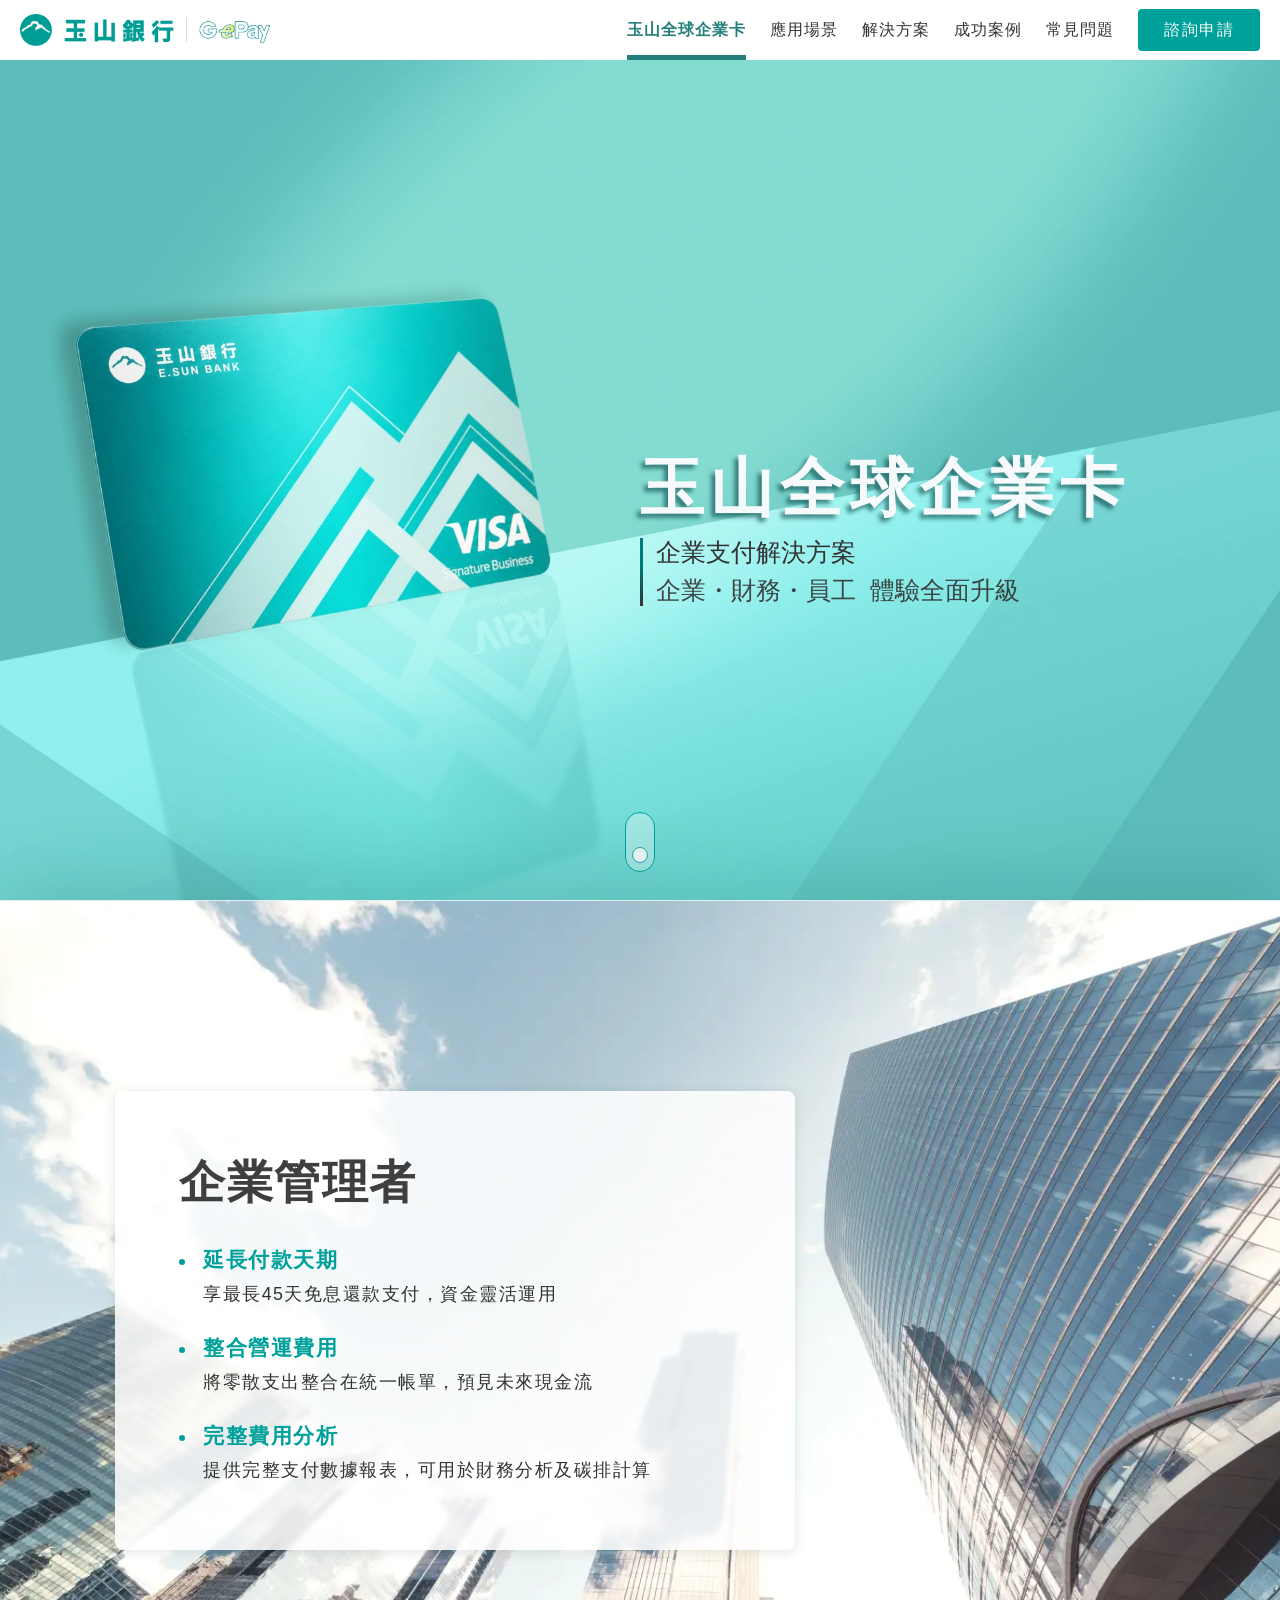
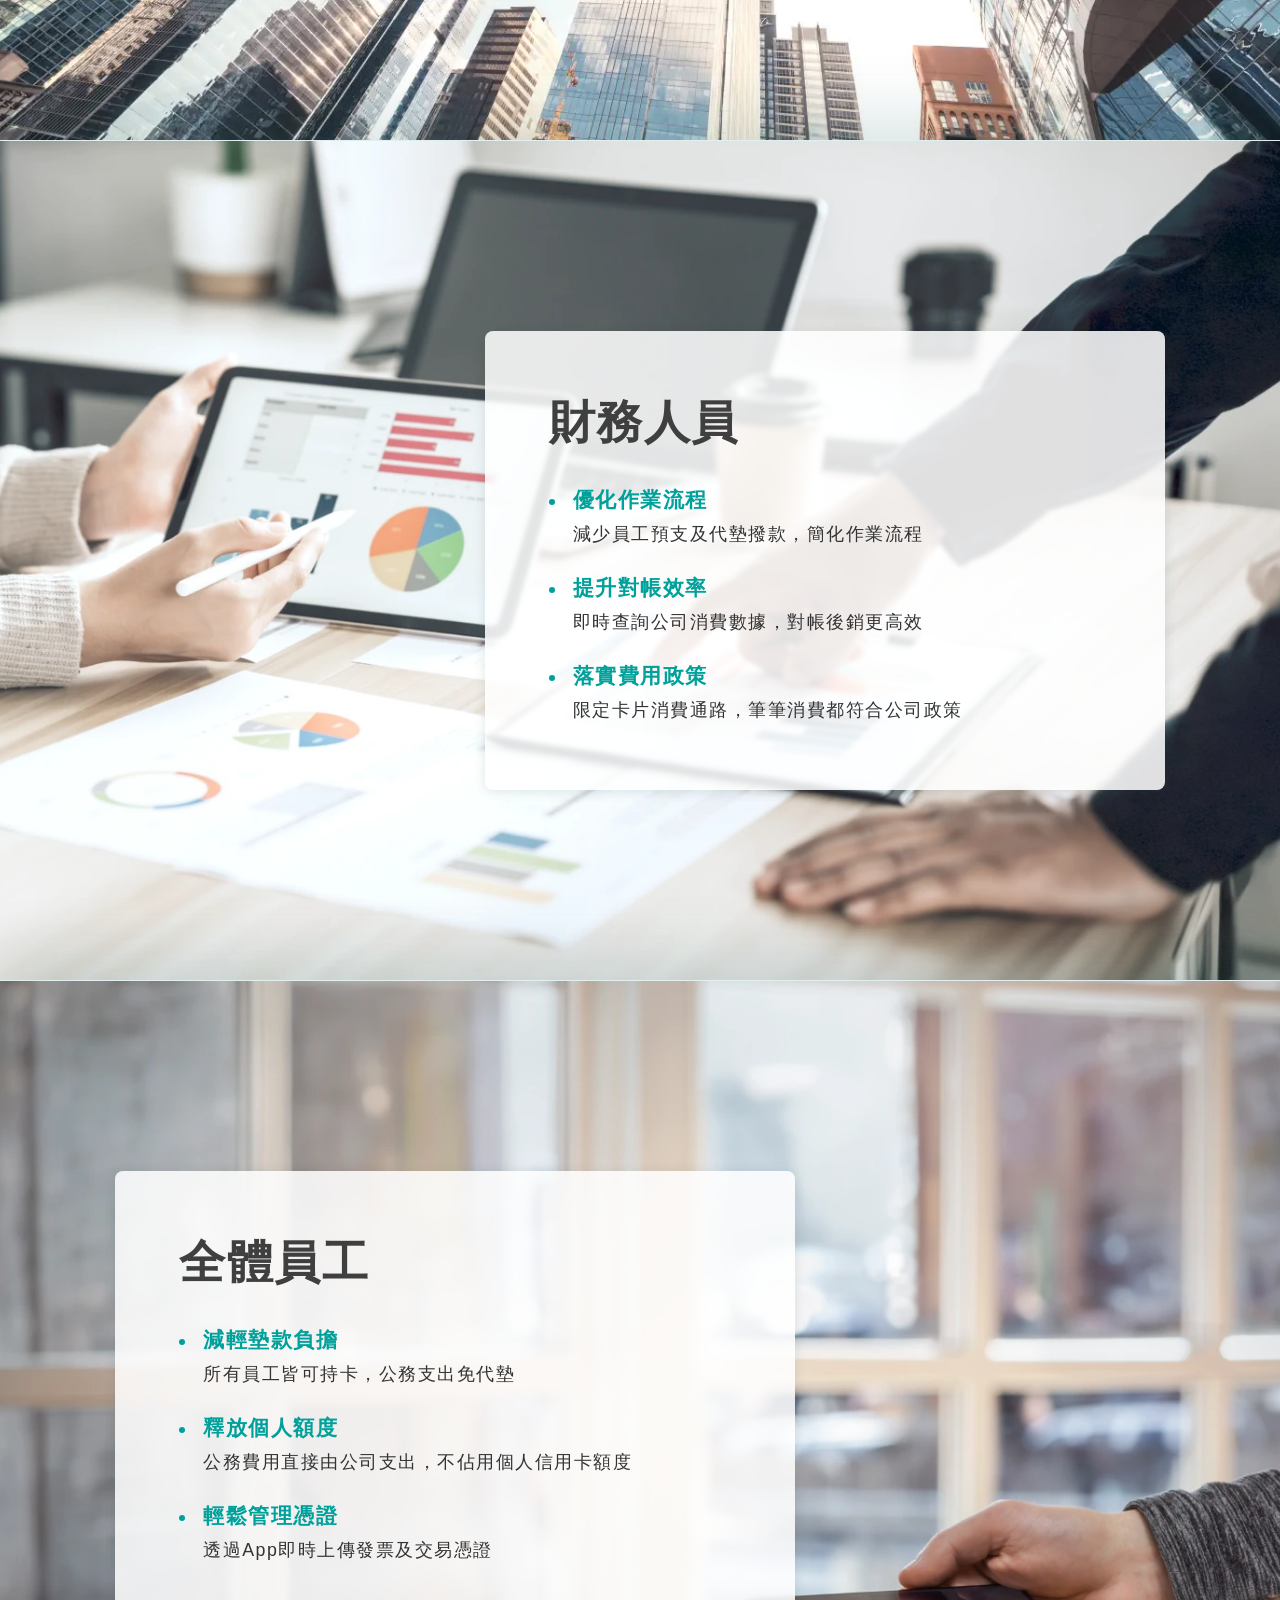
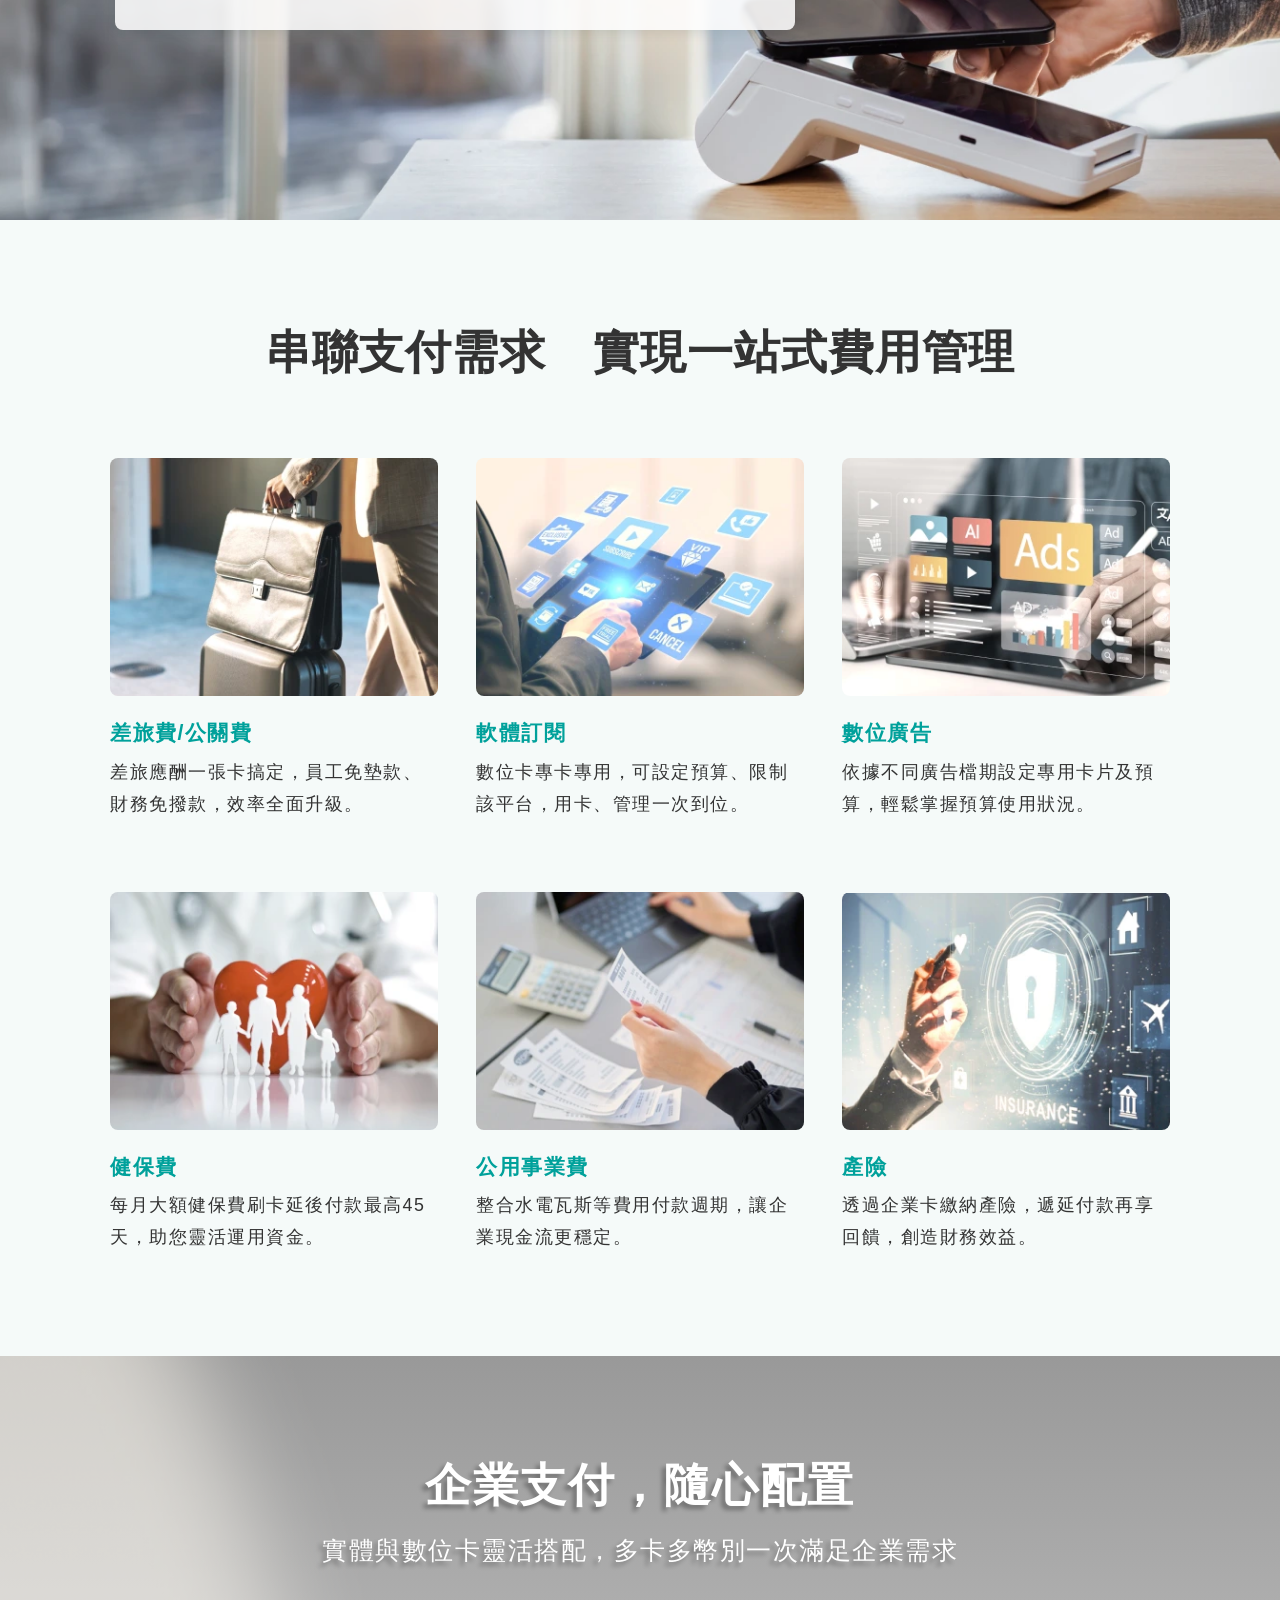
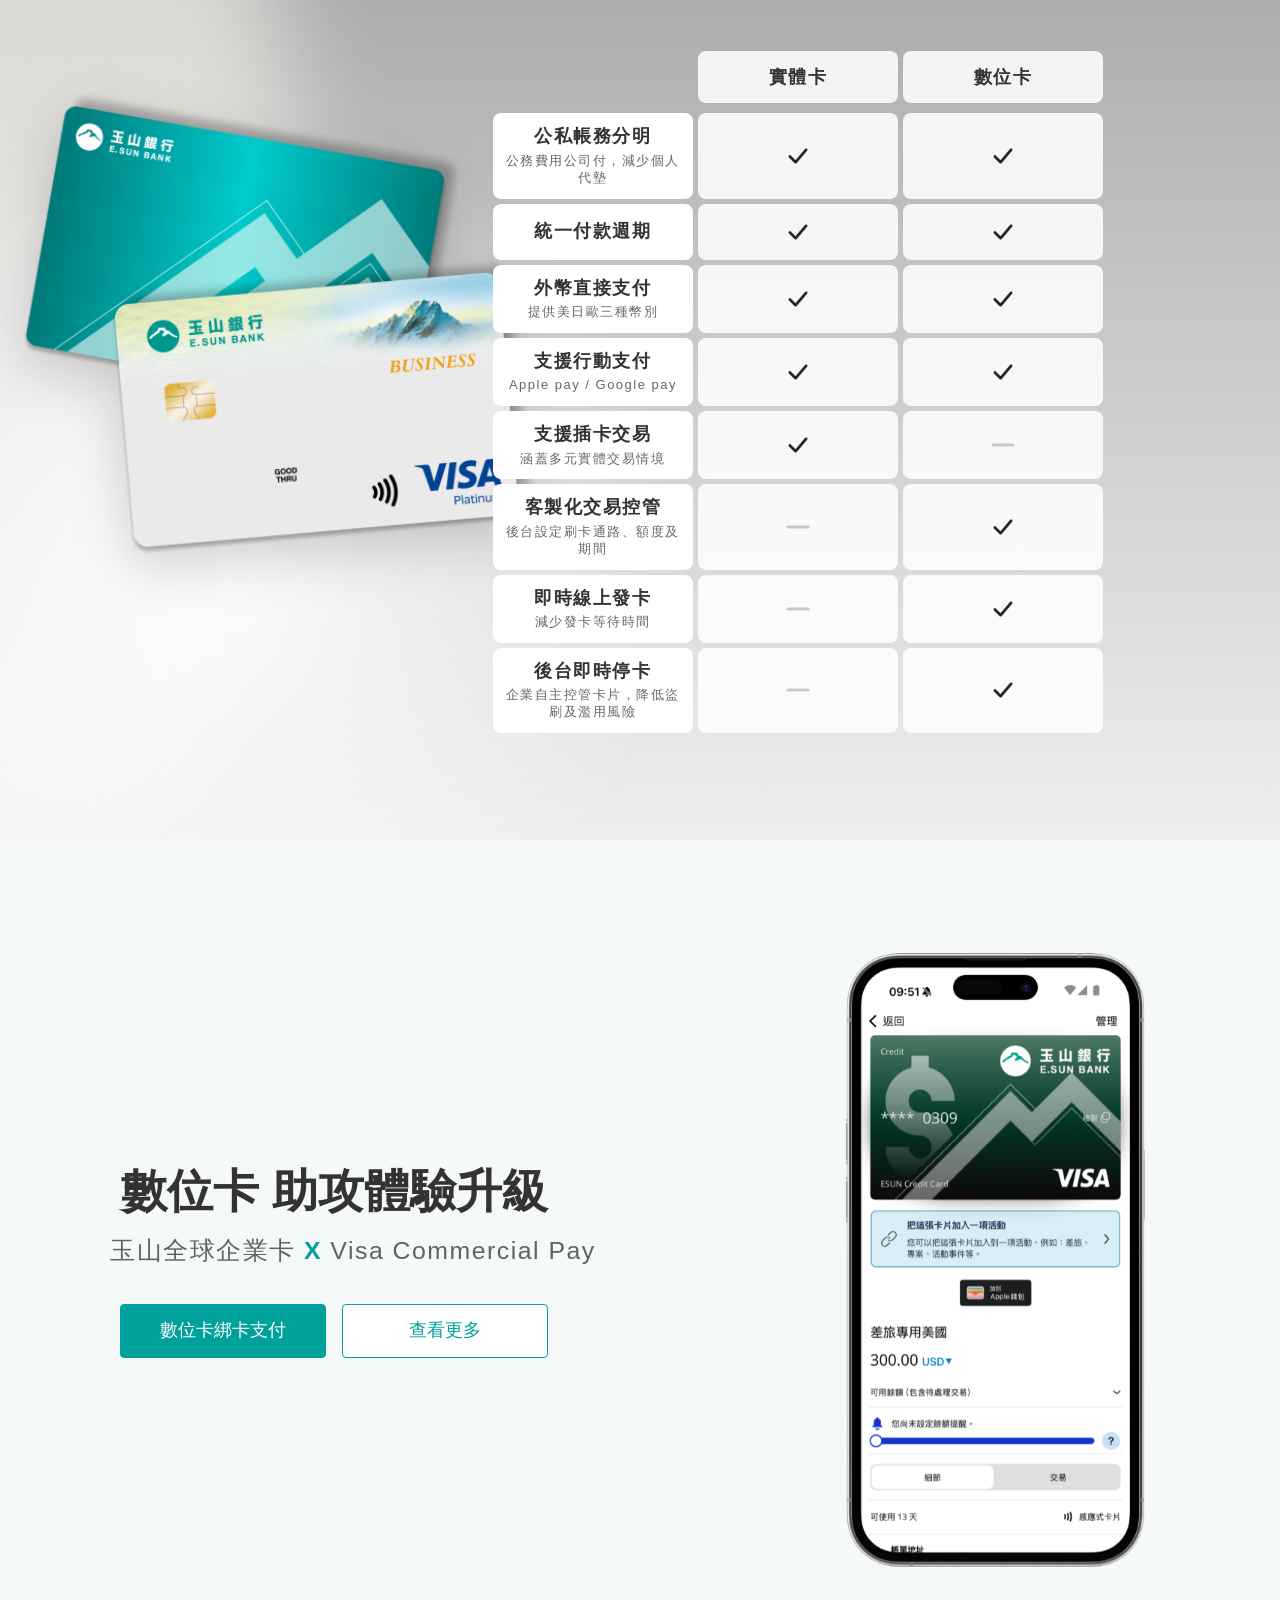
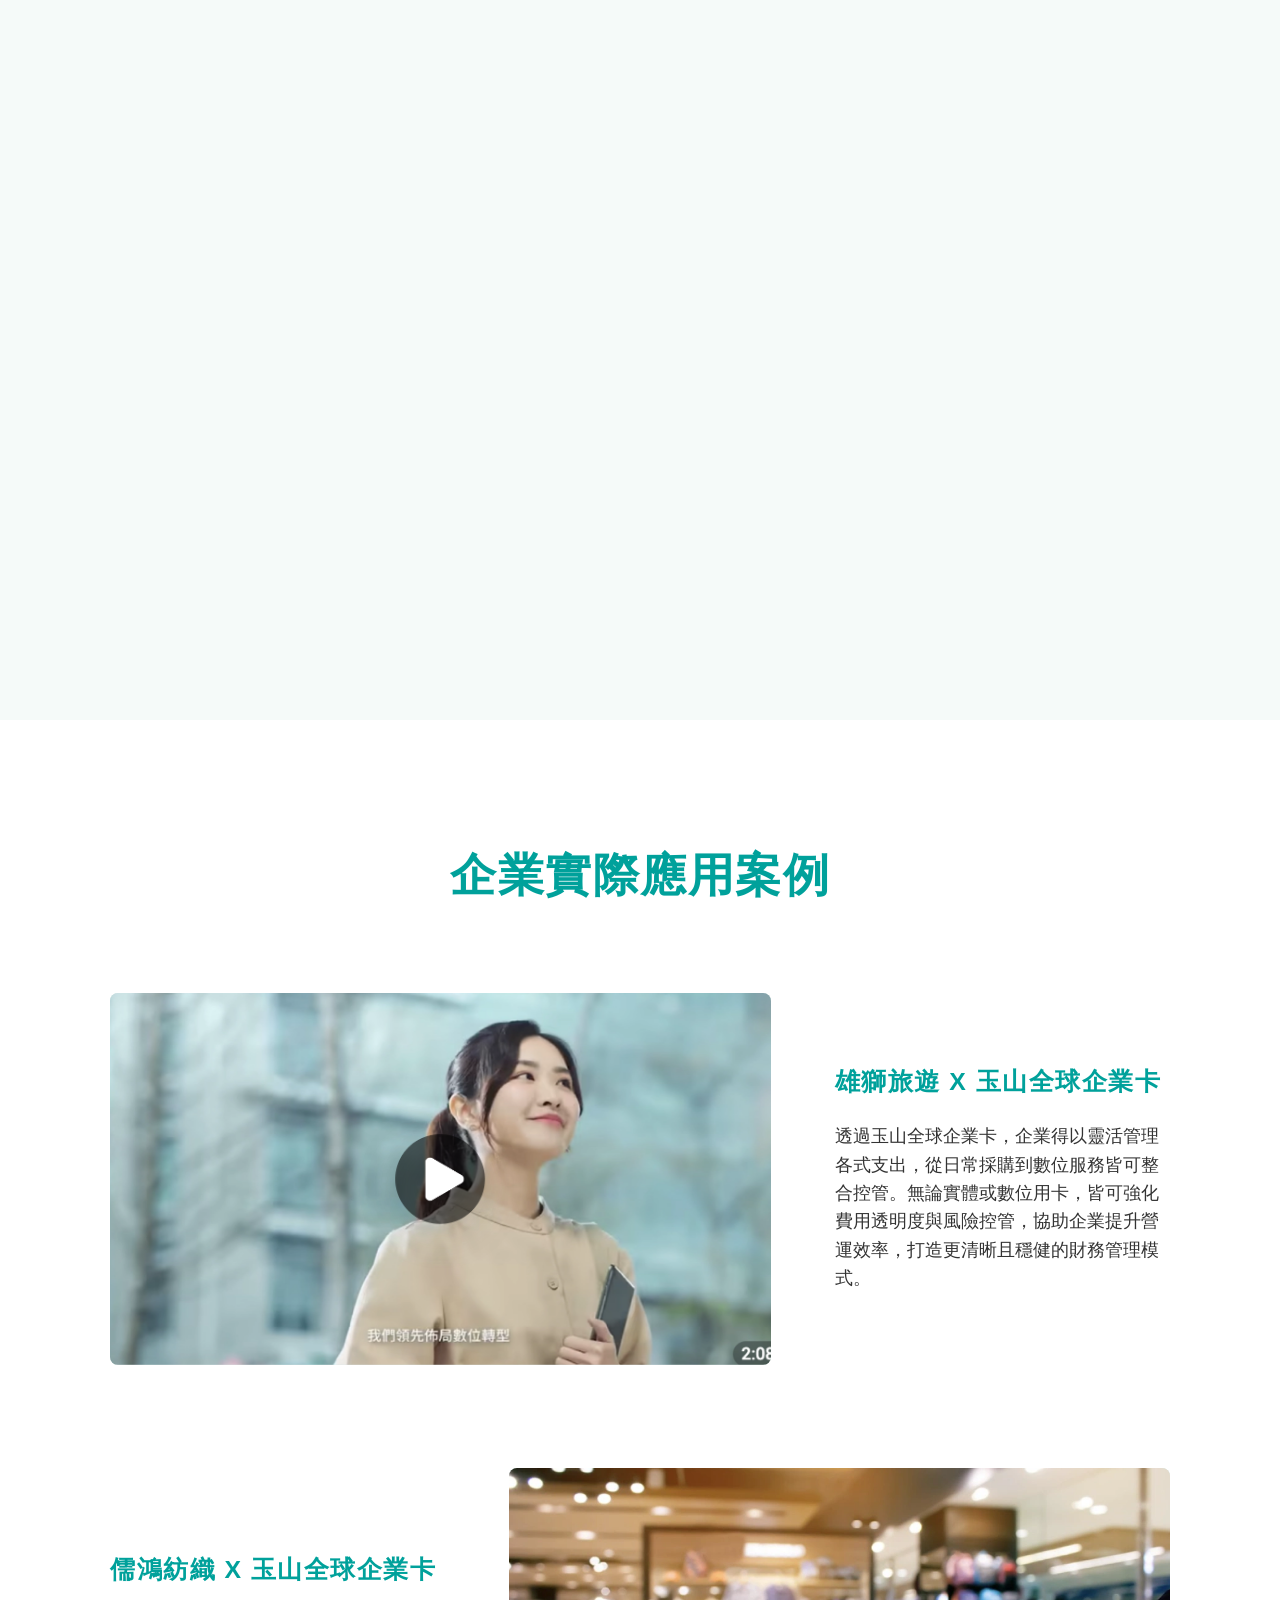
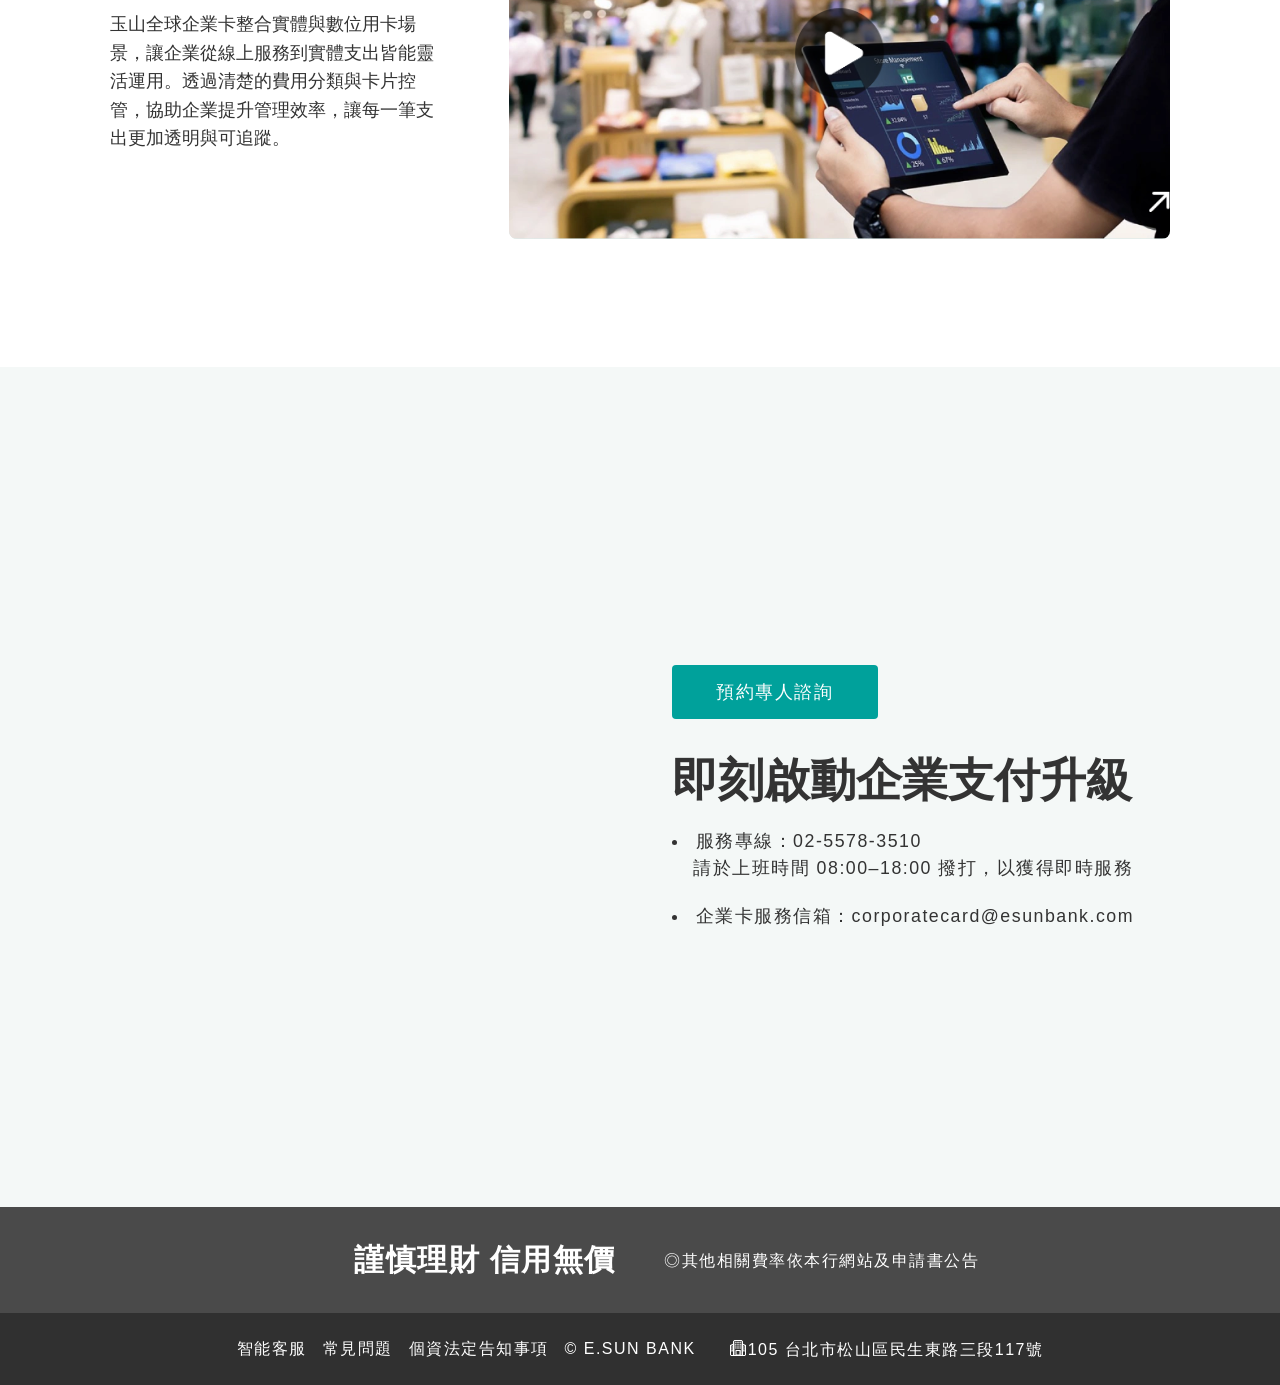
==== commit b64bb19c: "Add files via upload" ====
--- a/2606-corporate-card/index.html
+++ b/2606-corporate-card/index.html
@@ -74,7 +74,8 @@
     <!-- 首屏 -->
     <section class="page-section hero-section" aria-labelledby="hero-title">
       <div class="hero-copy">
-        <h1 id="hero-title" class="hero-title">玉山全球企業卡</h1>
+        <h1 id="page-title" class="seo-h1">玉山全球企業卡企業支付解決方案–升級金流管理效率</h1>
+        <h2 id="hero-title" class="hero-title">玉山全球企業卡</h2>
         <div class="hero-subtitle">
           <p>企業支付解決方案</p>
           <p>企業・財務・員工&nbsp; 體驗全面升級</p>
--- a/2606-corporate-card/css/index.css
+++ b/2606-corporate-card/css/index.css
@@ -1319,8 +1319,21 @@
     scroll-snap-type: none;
   }
 
+  .application-section {
+    position: relative;
+    top: auto;
+    height: calc(100svh - var(--header-height));
+    min-height: calc(100svh - var(--header-height));
+    isolation: isolate;
+  }
+
+  .solution-section {
+    z-index: 10;
+  }
+
   .hero-section {
-    min-height: calc(100dvh - var(--header-height));
+    height: calc(100svh - var(--header-height));
+    min-height: calc(100svh - var(--header-height));
     padding: 48px 24px 88px;
     background-image: url("../assets/img/hero-card-ipad.webp");
   }
@@ -1356,7 +1369,12 @@
   }
 
   .solution-card-visual {
+    z-index: 0;
     min-height: 320px;
+  }
+
+  .solution-table-card {
+    z-index: 0;
   }
 
   .solution-feature-sticky {
@@ -1369,7 +1387,8 @@
 /* 手機版 */
 @media (max-width: 560px) {
   .hero-section {
-    min-height: calc(100dvh - var(--header-height));
+    height: calc(100svh - var(--header-height));
+    min-height: calc(100svh - var(--header-height));
     padding: 40px 20px 84px;
     background-image: url("../assets/img/hero-card-iphone.webp");
   }
@@ -1464,12 +1483,12 @@
 
 
   .application-section {
-    position: sticky;
-    top: var(--header-height);
+    position: relative;
+    top: auto;
     align-items: center;
     justify-content: center;
-    height: calc(100dvh - var(--header-height));
-    min-height: calc(100dvh - var(--header-height));
+    height: calc(100svh - var(--header-height));
+    min-height: calc(100svh - var(--header-height));
     padding: 24px 20px;
     box-shadow: none;
   }
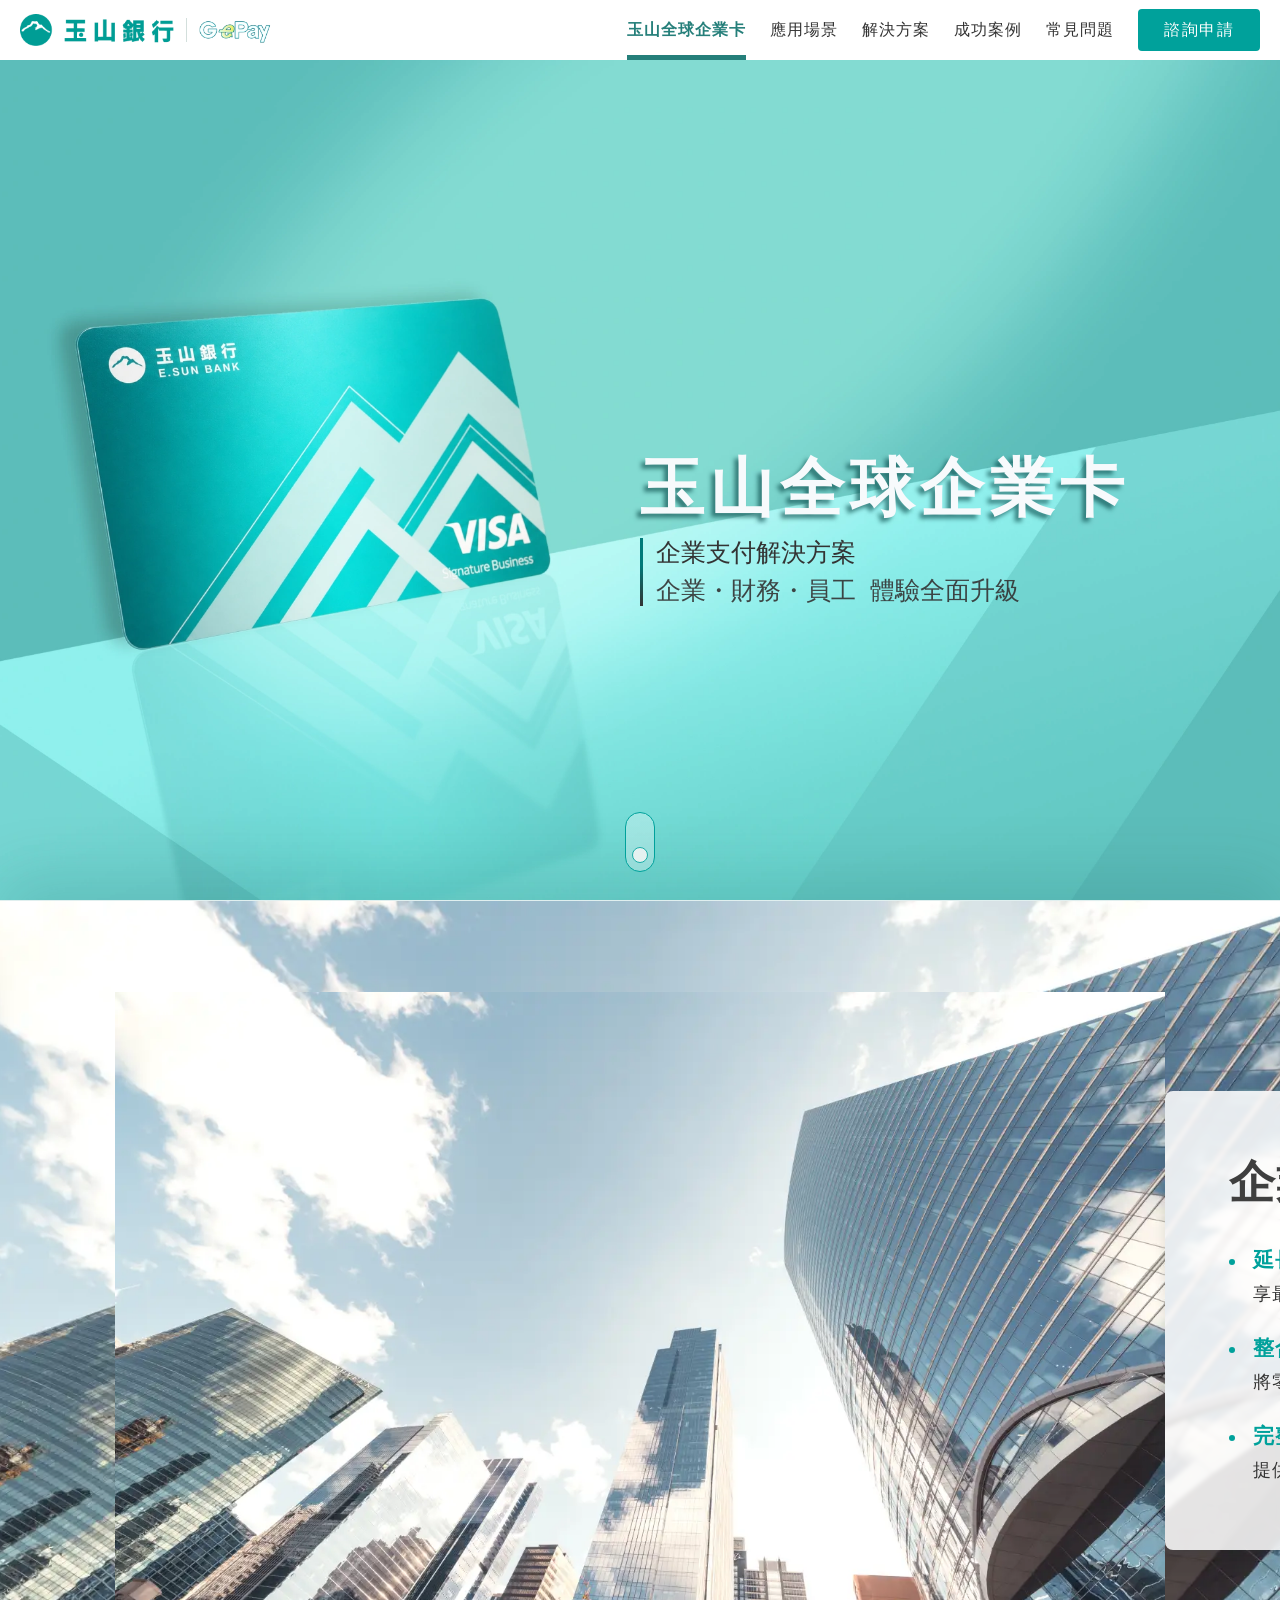
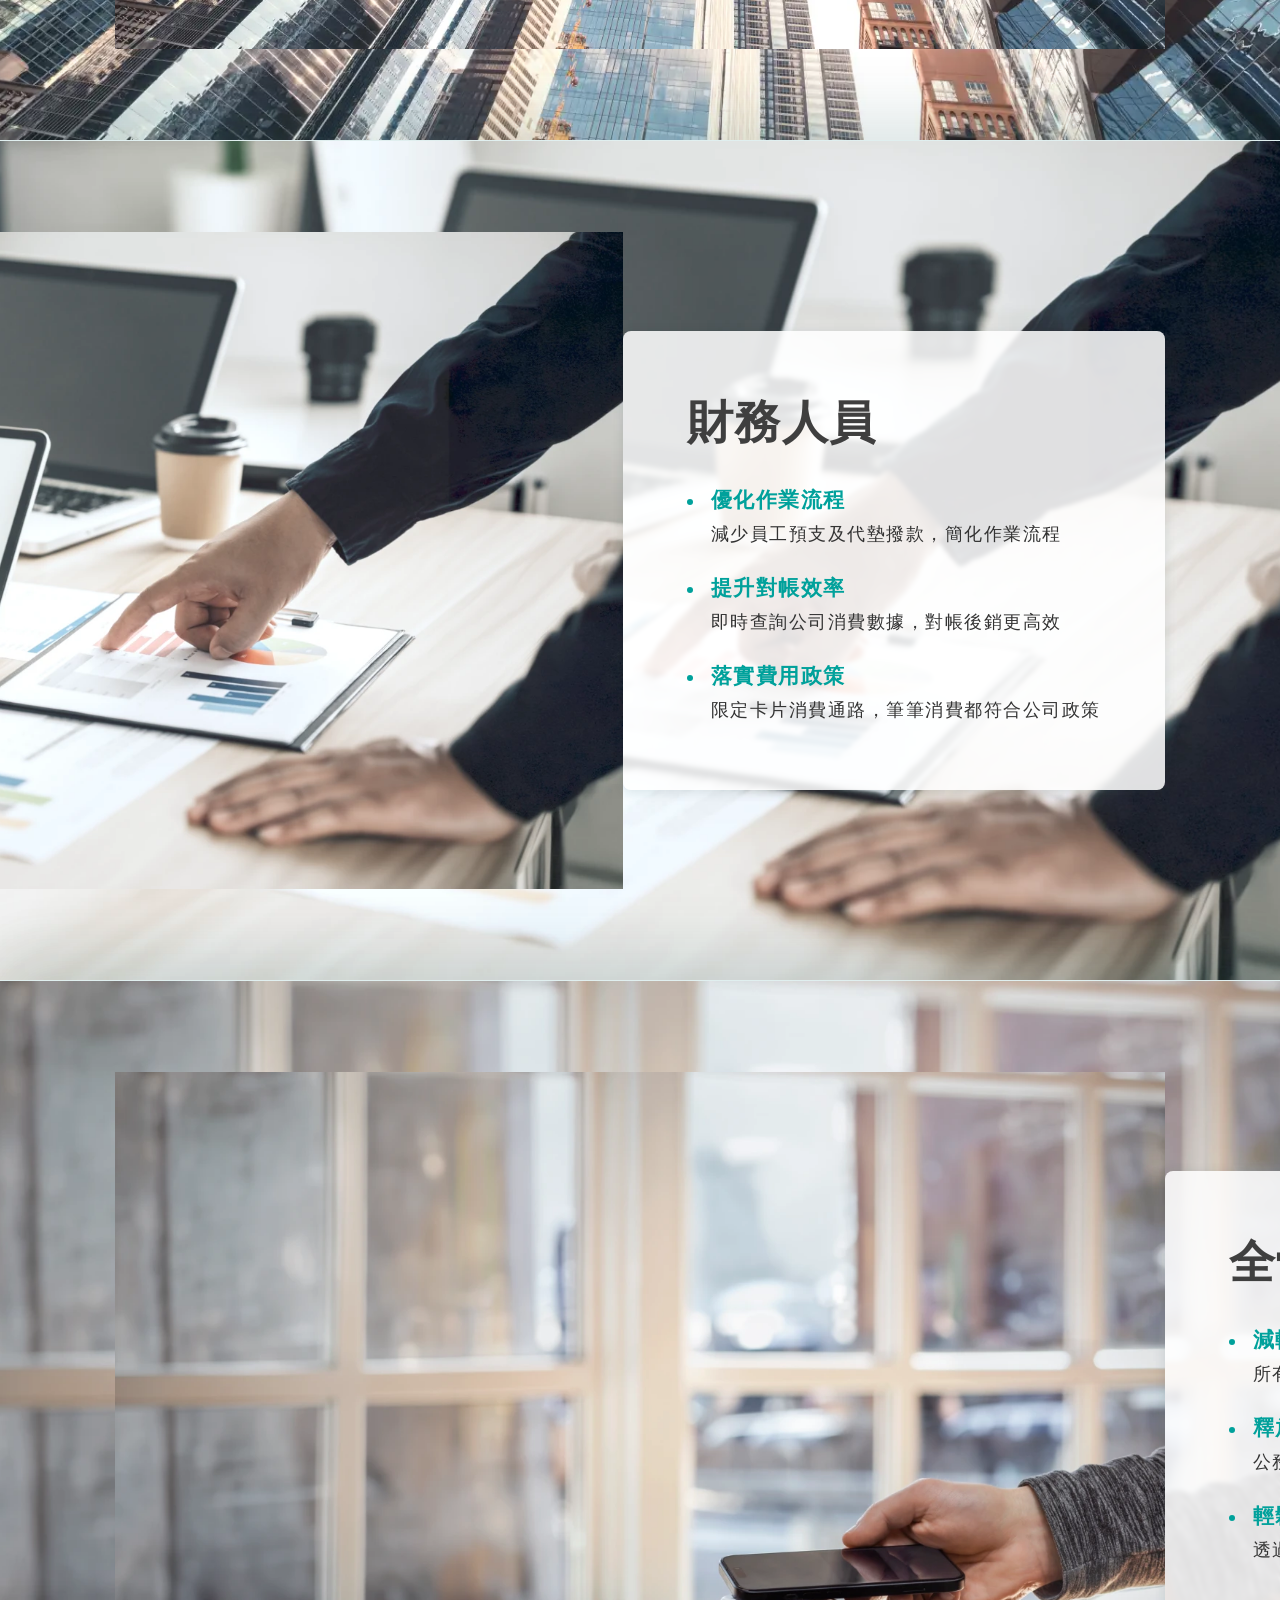
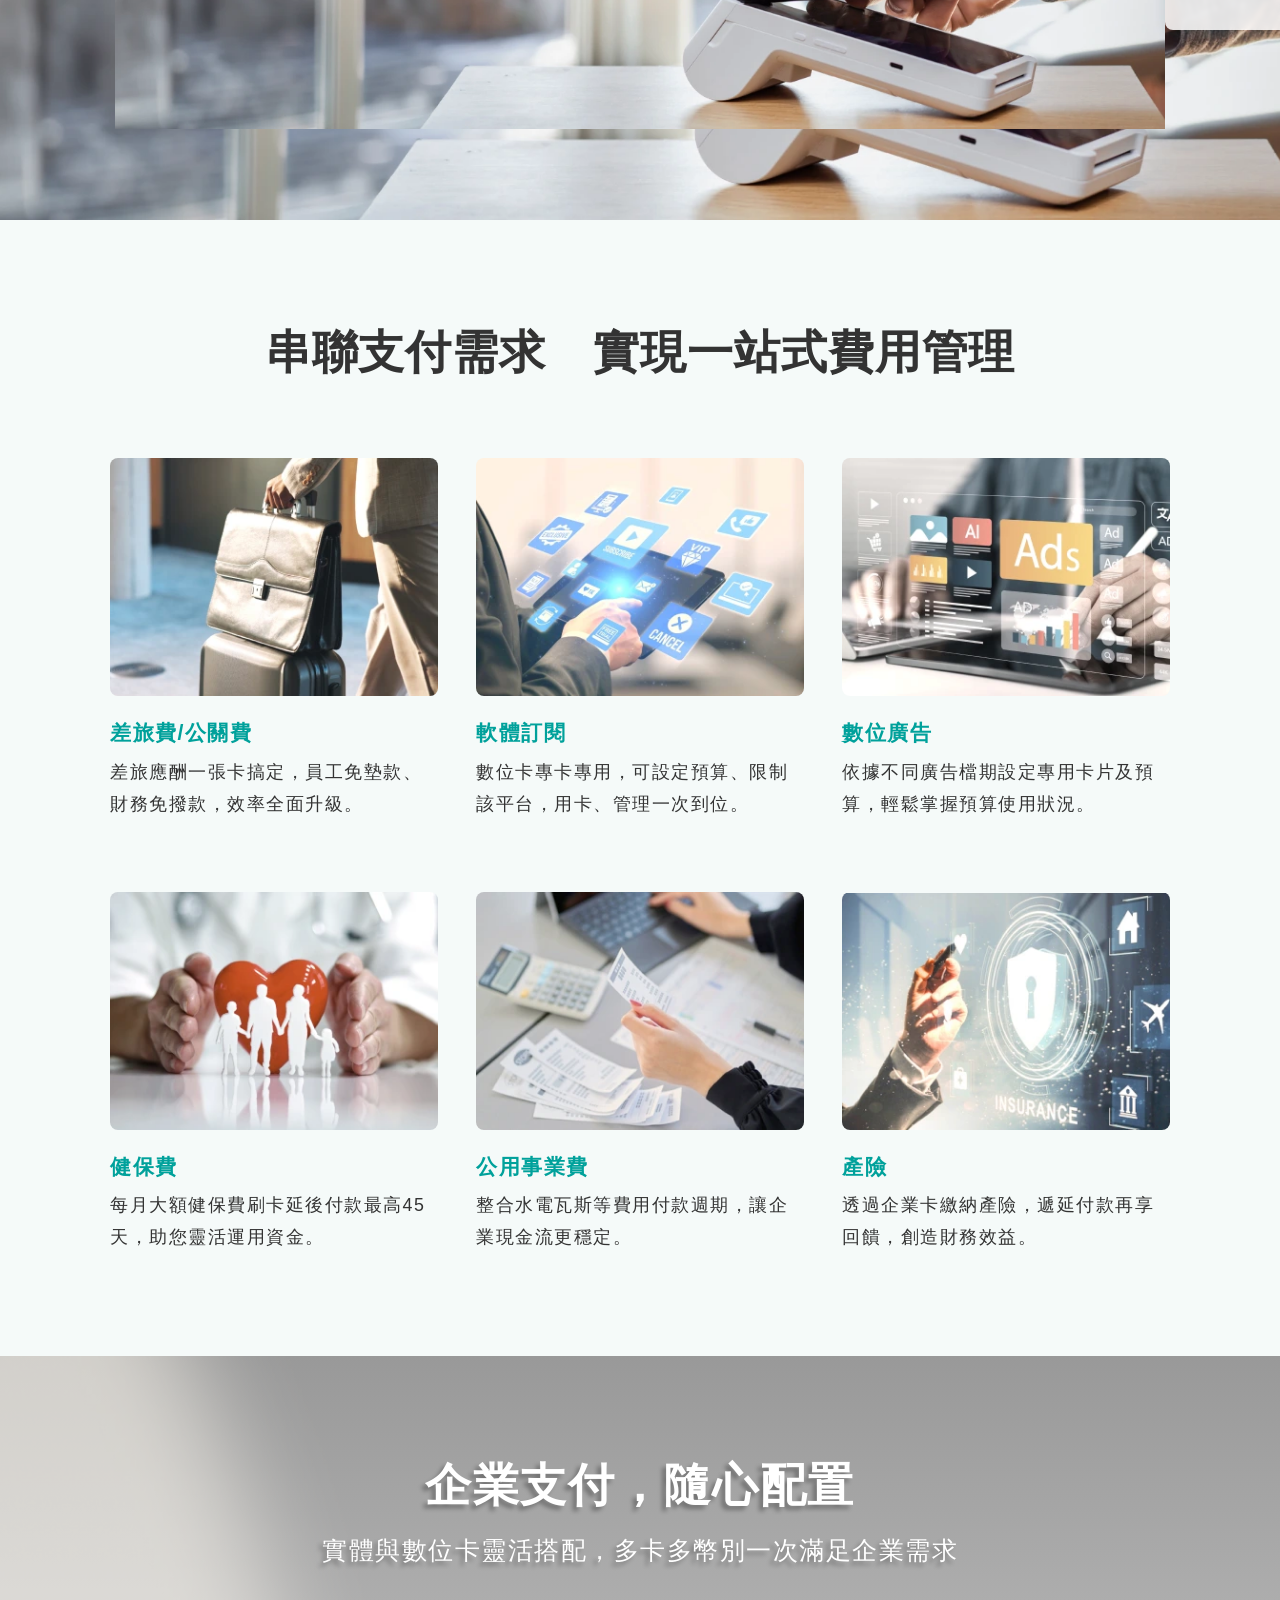
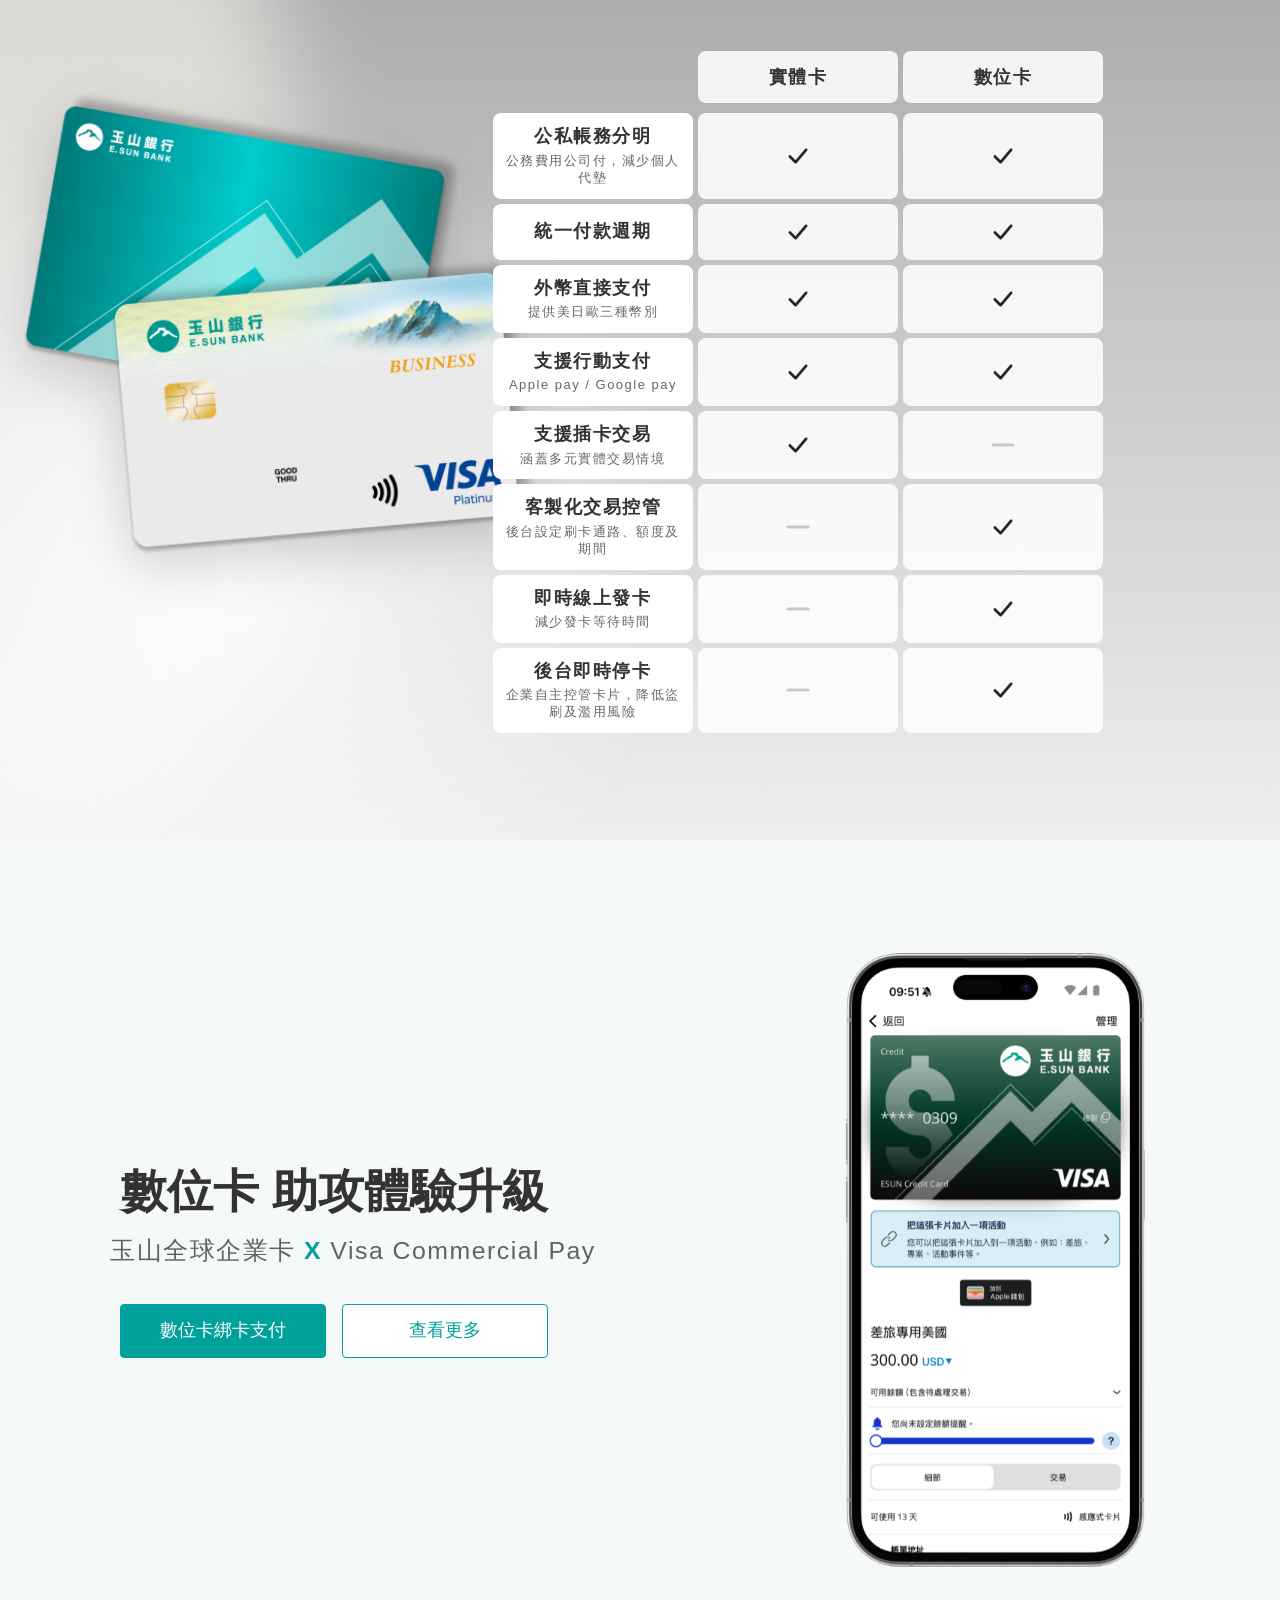
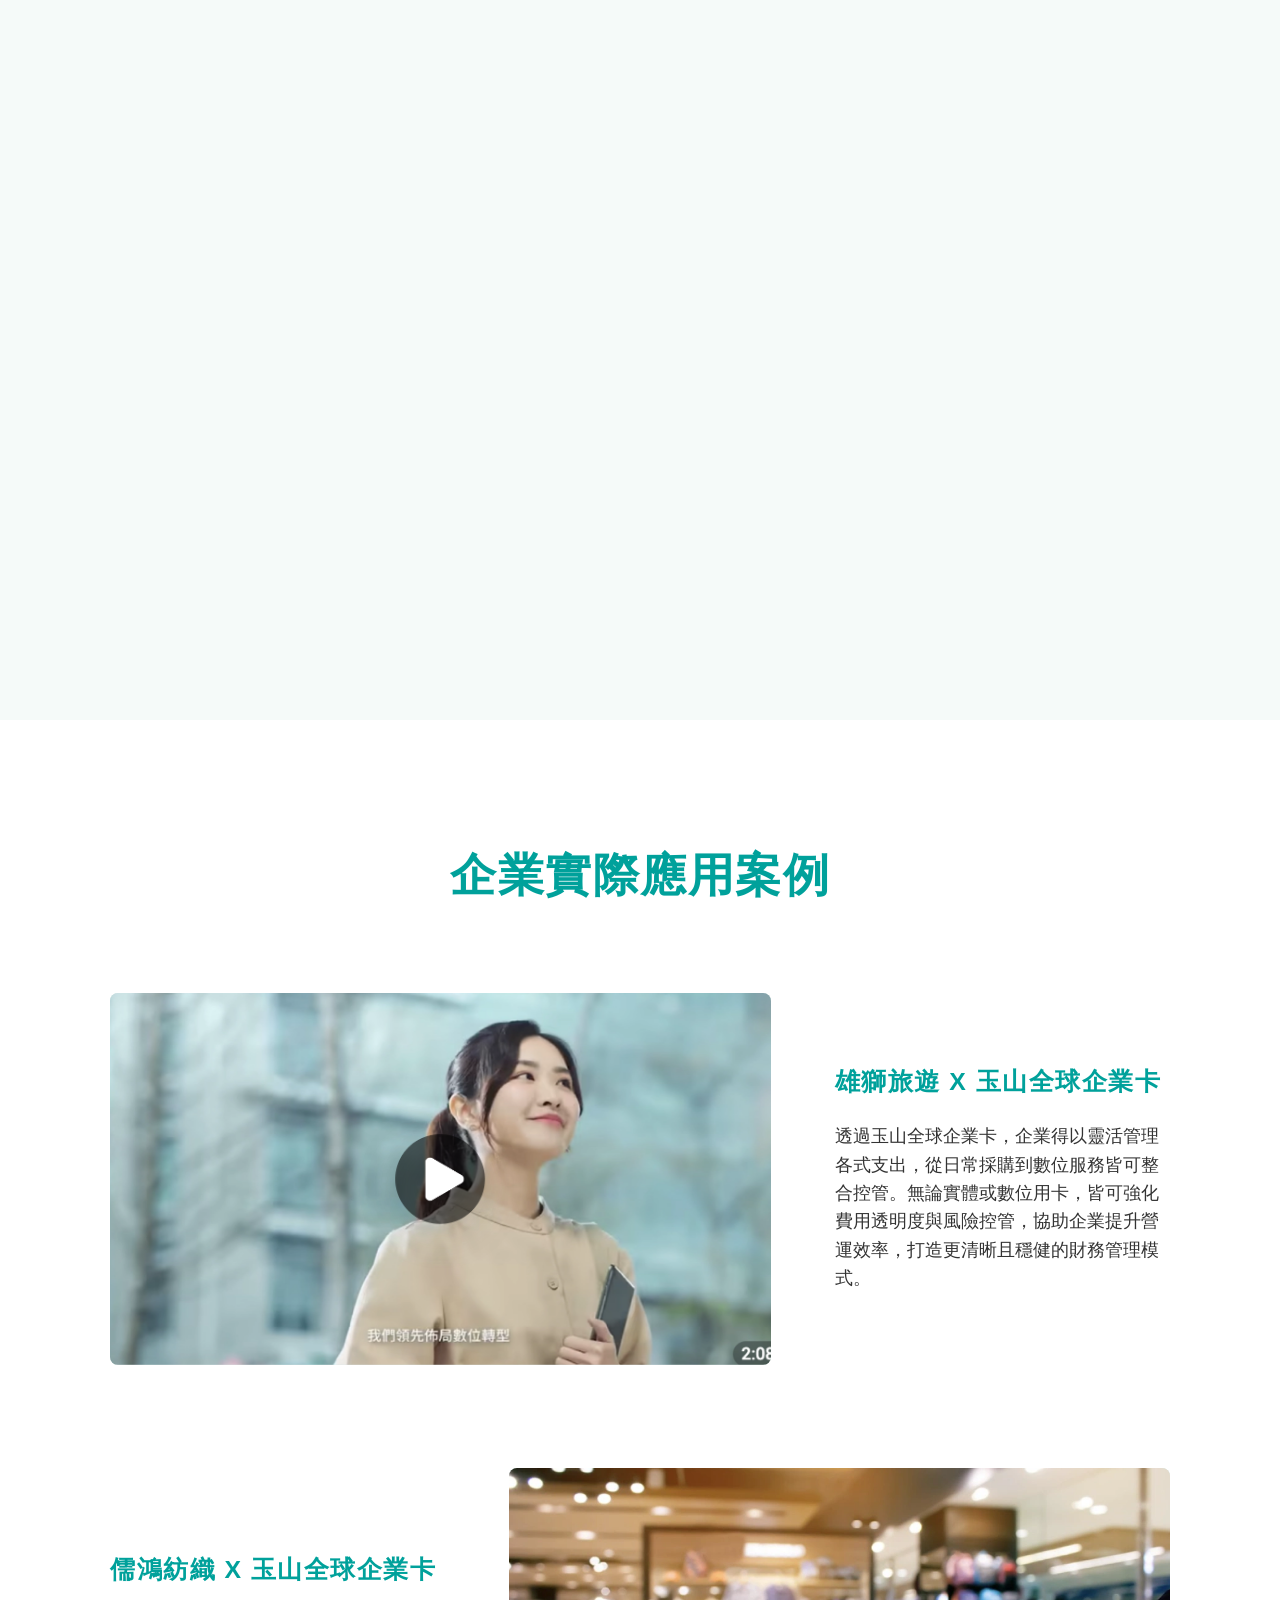
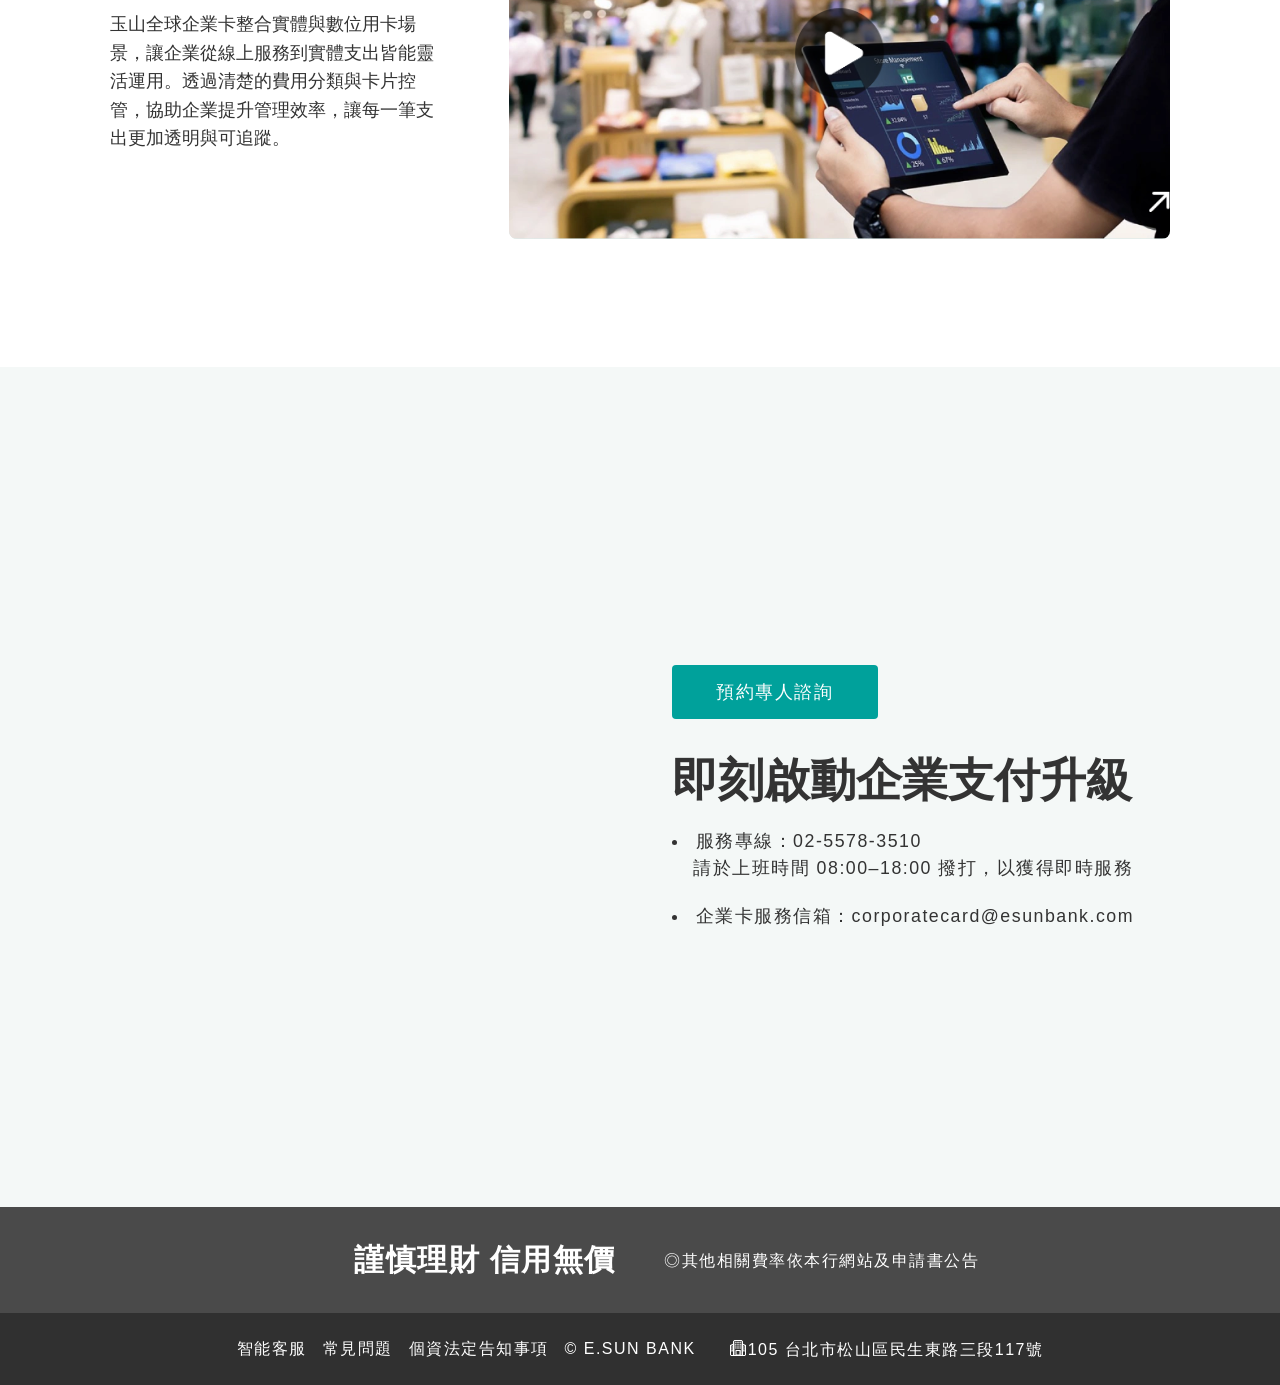
==== commit c03b92b6: "Add files via upload 圖片改去html" ====
--- a/2606-corporate-card/index.html
+++ b/2606-corporate-card/index.html
@@ -18,6 +18,11 @@
   <meta property="og:site_name" content="玉山銀行">
 
   <link rel="icon" href="assets/img/esun.ico">
+  <link rel="preload" as="image" href="assets/img/role-section-01.webp">
+  <link rel="preload" as="image" href="assets/img/role-section-02.webp">
+  <link rel="preload" as="image" href="assets/img/role-section-03.webp">
+  <link rel="preload" as="image" href="assets/img/table-light.webp">
+  <link rel="preload" as="image" href="assets/img/table-card.webp">
   <link rel="stylesheet" href="css/common.css">
   <link rel="stylesheet" href="css/index.css">
 
@@ -89,6 +94,7 @@
 
     <!-- 應用場景1 -->
     <section id="application-scenes" class="page-section content-section application-section application-section-1" aria-labelledby="application-title-1">
+      <img class="application-bg" src="assets/img/role-section-01.webp" alt="" aria-hidden="true" loading="eager" decoding="async" fetchpriority="high">
       <div class="role-card">
         <h2 id="application-title-1" class="role-title">企業管理者</h2>
         <ul class="role-list">
@@ -110,6 +116,7 @@
 
     <!-- 應用場景2 -->
     <section id="application-scenes-2" class="page-section content-section application-section application-section-2" aria-labelledby="application-title-2">
+      <img class="application-bg" src="assets/img/role-section-02.webp" alt="" aria-hidden="true" loading="eager" decoding="async" fetchpriority="high">
       <div class="role-card role-card-right">
         <h2 id="application-title-2" class="role-title">財務人員</h2>
         <ul class="role-list">
@@ -131,6 +138,7 @@
 
     <!-- 應用場景3 -->
     <section id="application-scenes-3" class="page-section content-section application-section application-section-3" aria-labelledby="application-title-3">
+      <img class="application-bg" src="assets/img/role-section-03.webp" alt="" aria-hidden="true" loading="eager" decoding="async" fetchpriority="high">
       <div class="role-card">
         <h2 id="application-title-3" class="role-title">全體員工</h2>
         <ul class="role-list">
--- a/2606-corporate-card/css/index.css
+++ b/2606-corporate-card/css/index.css
@@ -1320,20 +1320,14 @@
   }
 
   .application-section {
-    position: relative;
-    top: auto;
+    position: sticky;
+    top: var(--header-height);
     height: calc(100svh - var(--header-height));
     min-height: calc(100svh - var(--header-height));
-    isolation: isolate;
-  }
-
-  .solution-section {
-    z-index: 10;
   }
 
   .hero-section {
-    height: calc(100svh - var(--header-height));
-    min-height: calc(100svh - var(--header-height));
+    min-height: calc(100dvh - var(--header-height));
     padding: 48px 24px 88px;
     background-image: url("../assets/img/hero-card-ipad.webp");
   }
@@ -1387,8 +1381,7 @@
 /* 手機版 */
 @media (max-width: 560px) {
   .hero-section {
-    height: calc(100svh - var(--header-height));
-    min-height: calc(100svh - var(--header-height));
+    min-height: calc(100dvh - var(--header-height));
     padding: 40px 20px 84px;
     background-image: url("../assets/img/hero-card-iphone.webp");
   }
@@ -1483,8 +1476,8 @@
 
 
   .application-section {
-    position: relative;
-    top: auto;
+    position: sticky;
+    top: var(--header-height);
     align-items: center;
     justify-content: center;
     height: calc(100svh - var(--header-height));
@@ -1509,12 +1502,28 @@
   }
 
   .solution-section {
+    position: relative;
+    z-index: 10;
+    isolation: isolate;
     min-height: auto;
     padding: 64px 0;
+    background: #f5faf9;
+  }
+
+  .solution-section::before,
+  .solution-feature-section::before {
+    position: absolute;
+    inset: 0;
+    z-index: 0;
+    content: "";
+    background: inherit;
+    pointer-events: none;
   }
 
   .solution-inner,
   .solution-card-inner {
+    position: relative;
+    z-index: 2;
     width: min(100% - 40px, 1080px);
   }
 
@@ -1534,6 +1543,16 @@
 
   .solution-card-heading {
     margin-bottom: 36px;
+  }
+
+  .solution-card-section {
+    background:
+      radial-gradient(circle at 18% 74%, rgba(255, 255, 255, 0.88), rgba(255, 255, 255, 0) 34%),
+      linear-gradient(180deg, #999999 0%, #c7c7c7 52%, #eeeeee 100%);
+  }
+
+  .solution-table-light {
+    z-index: 1;
   }
 
 
@@ -1571,10 +1590,16 @@
   }
 
   .solution-feature-section {
+    position: relative;
+    z-index: 10;
+    isolation: isolate;
     height: 440vh;
+    background: #f5faf9;
   }
 
   .solution-feature-sticky {
+    position: sticky;
+    z-index: 2;
     top: var(--header-height);
     width: min(100% - 36px, 520px);
     padding: 34px 0;
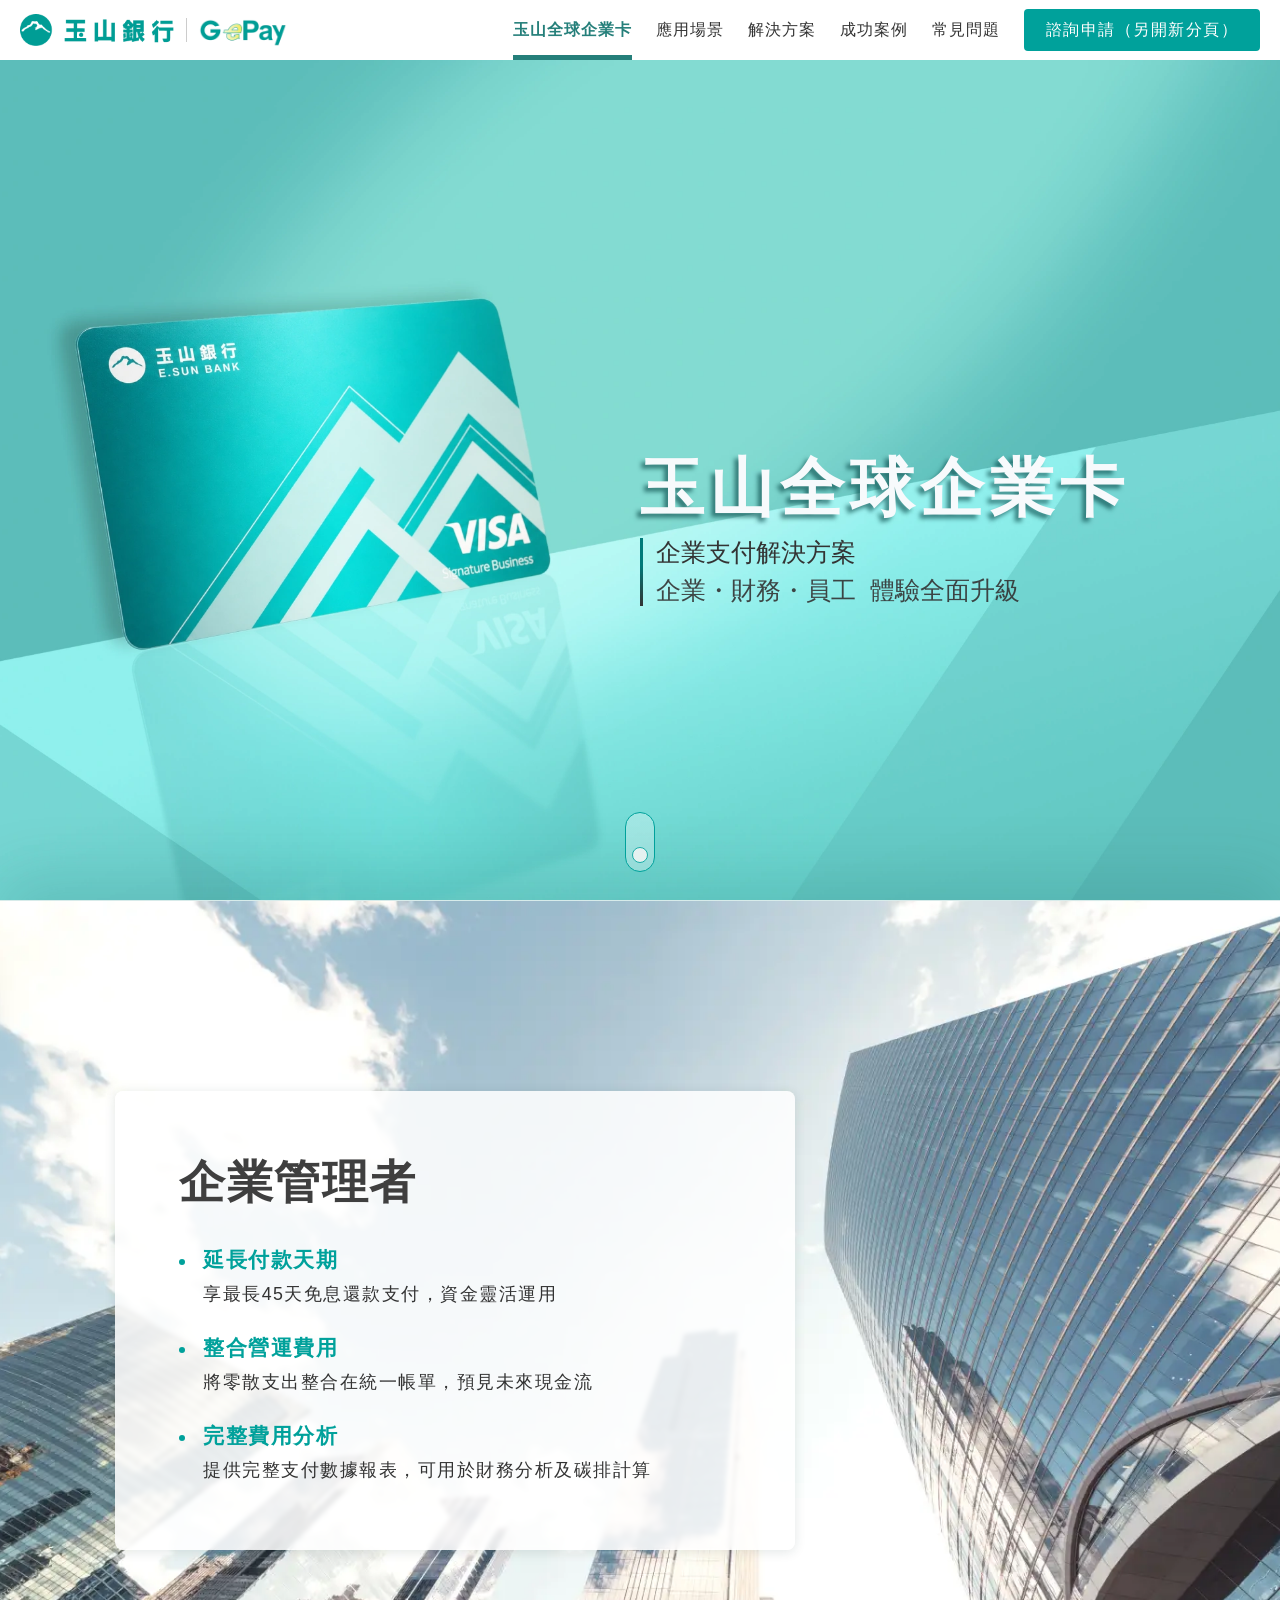
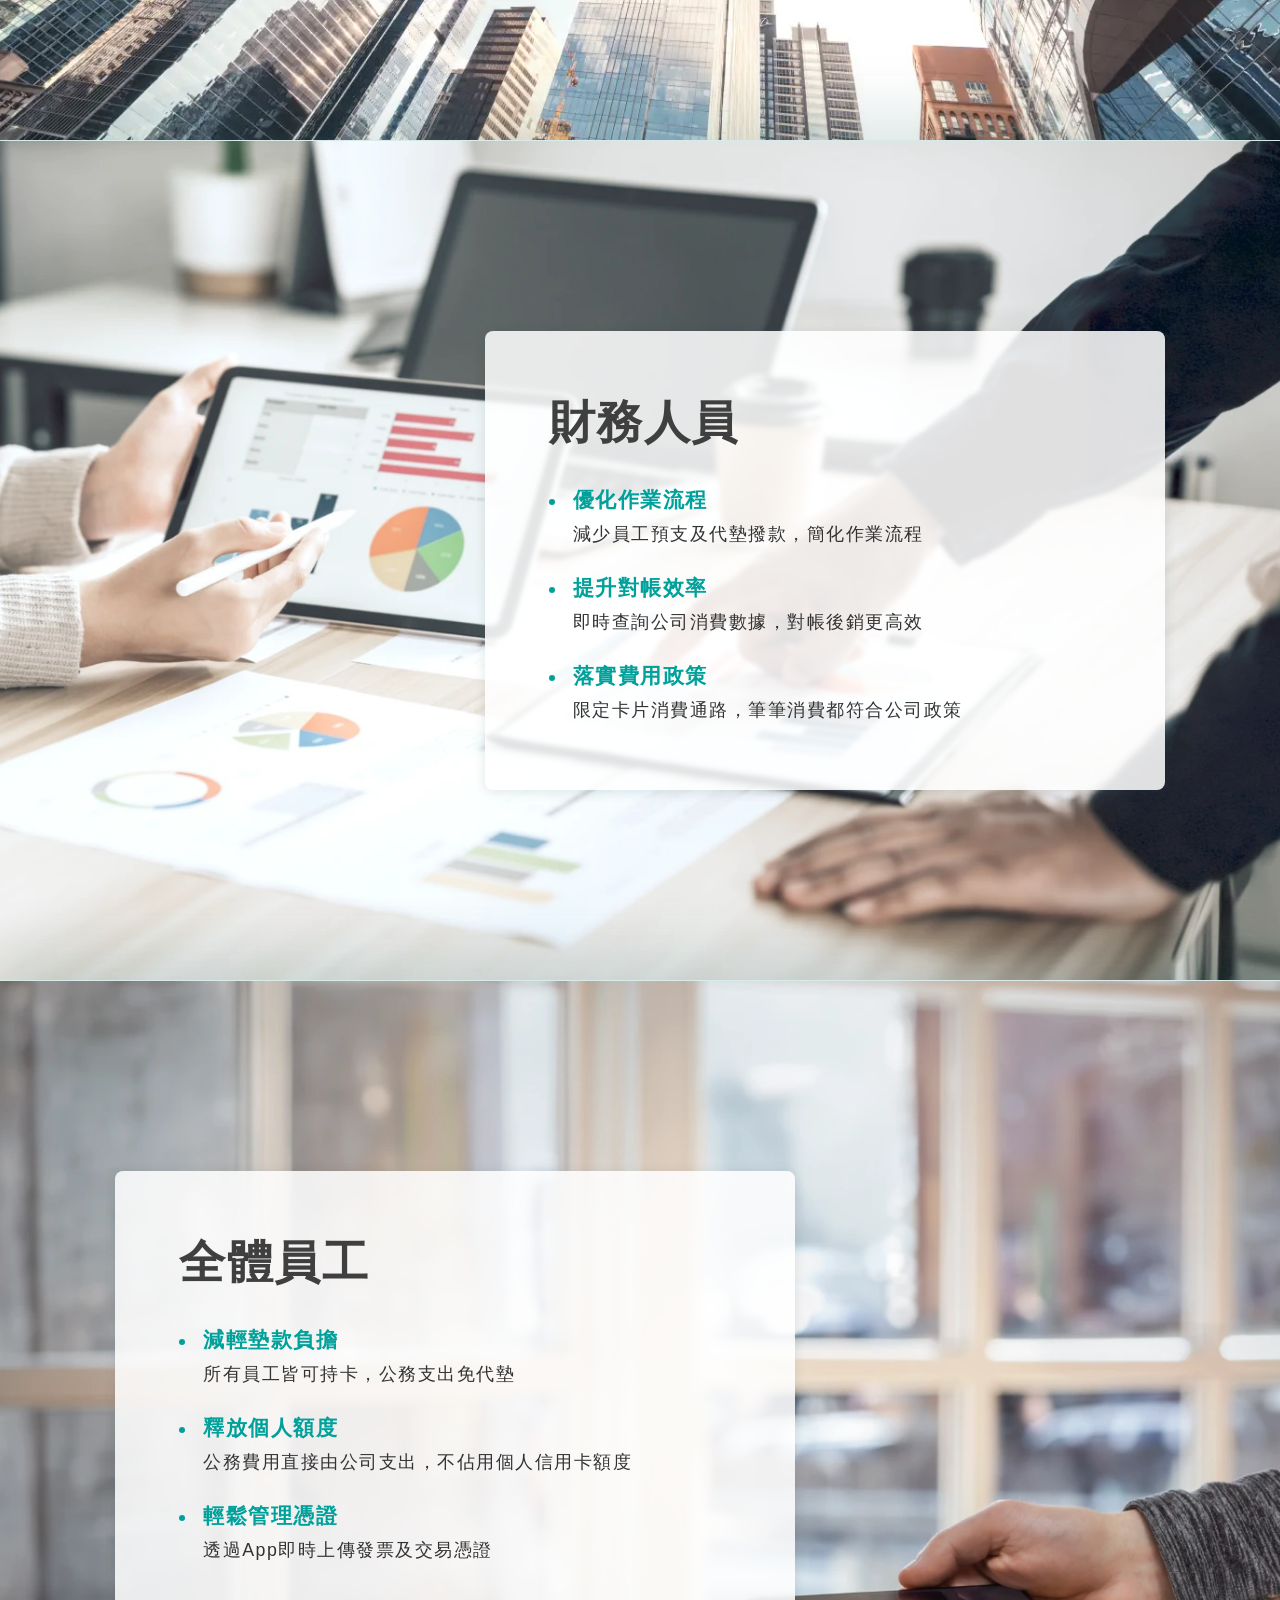
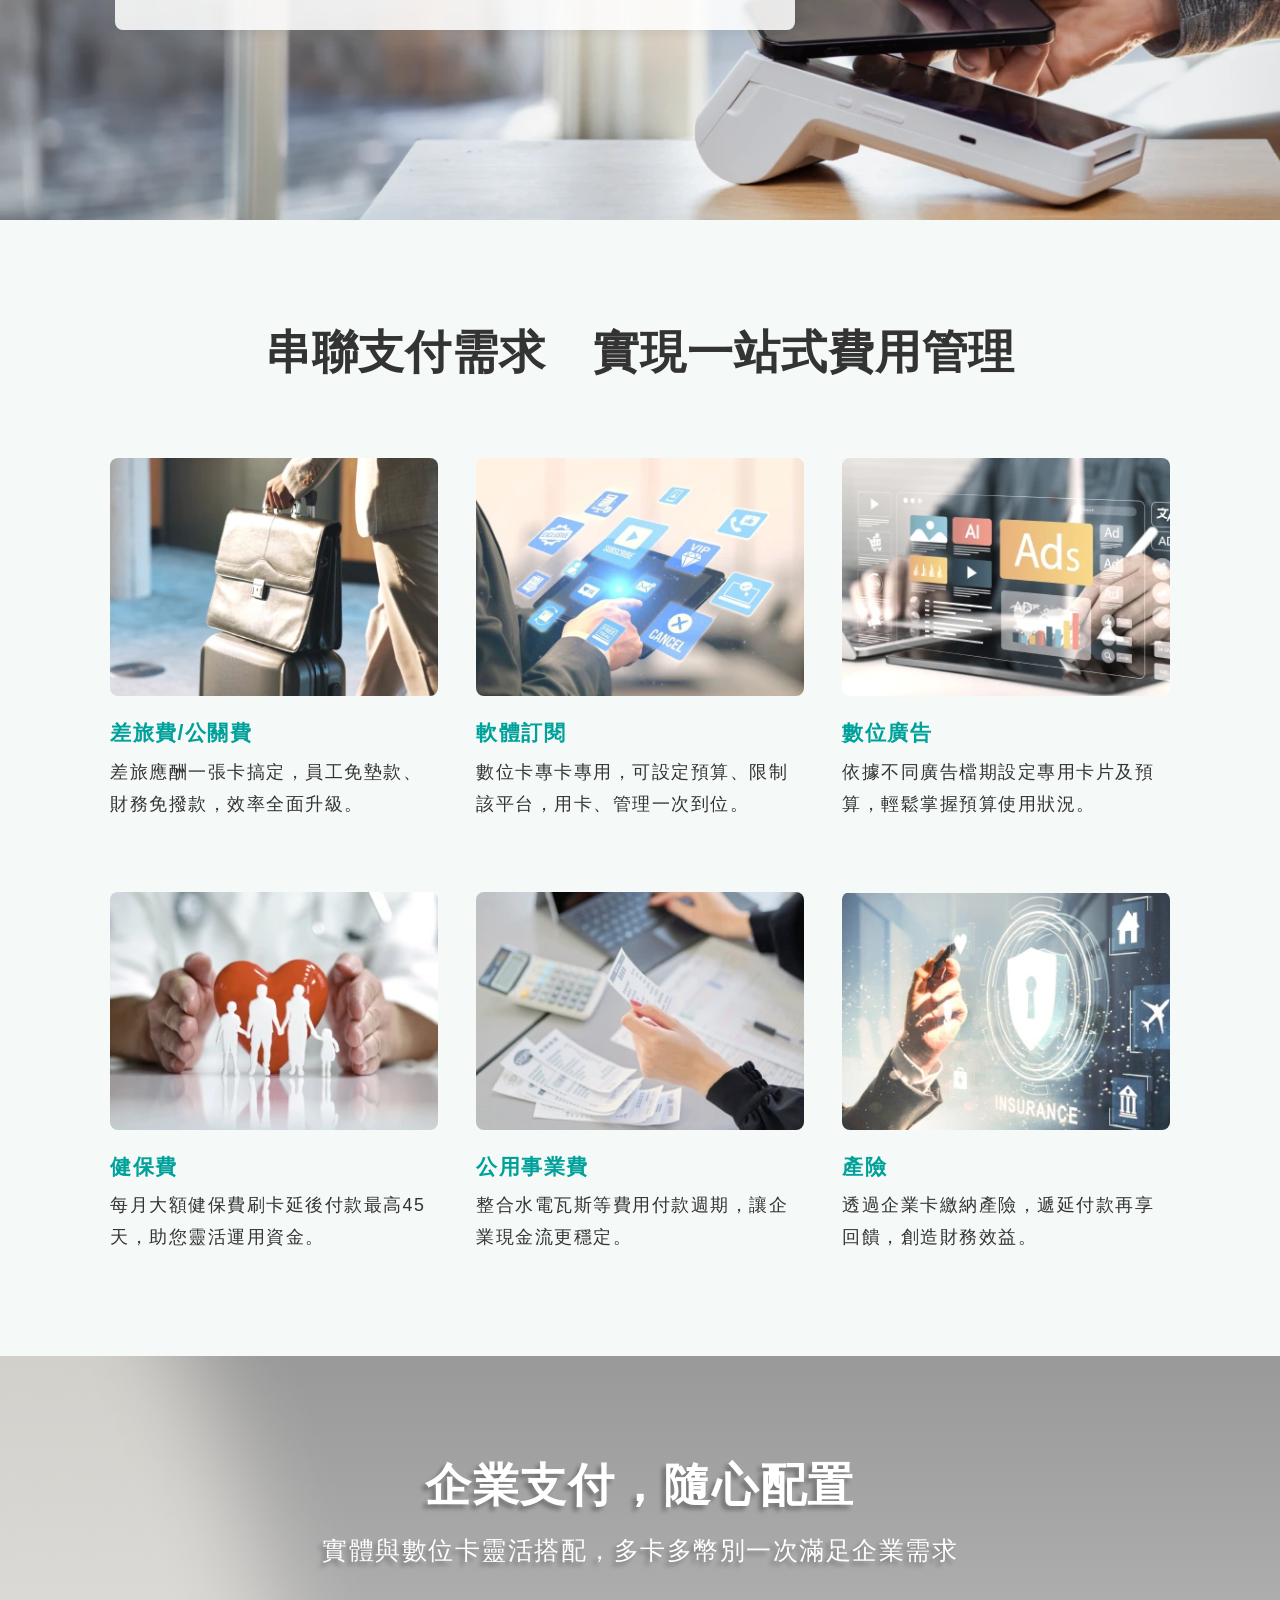
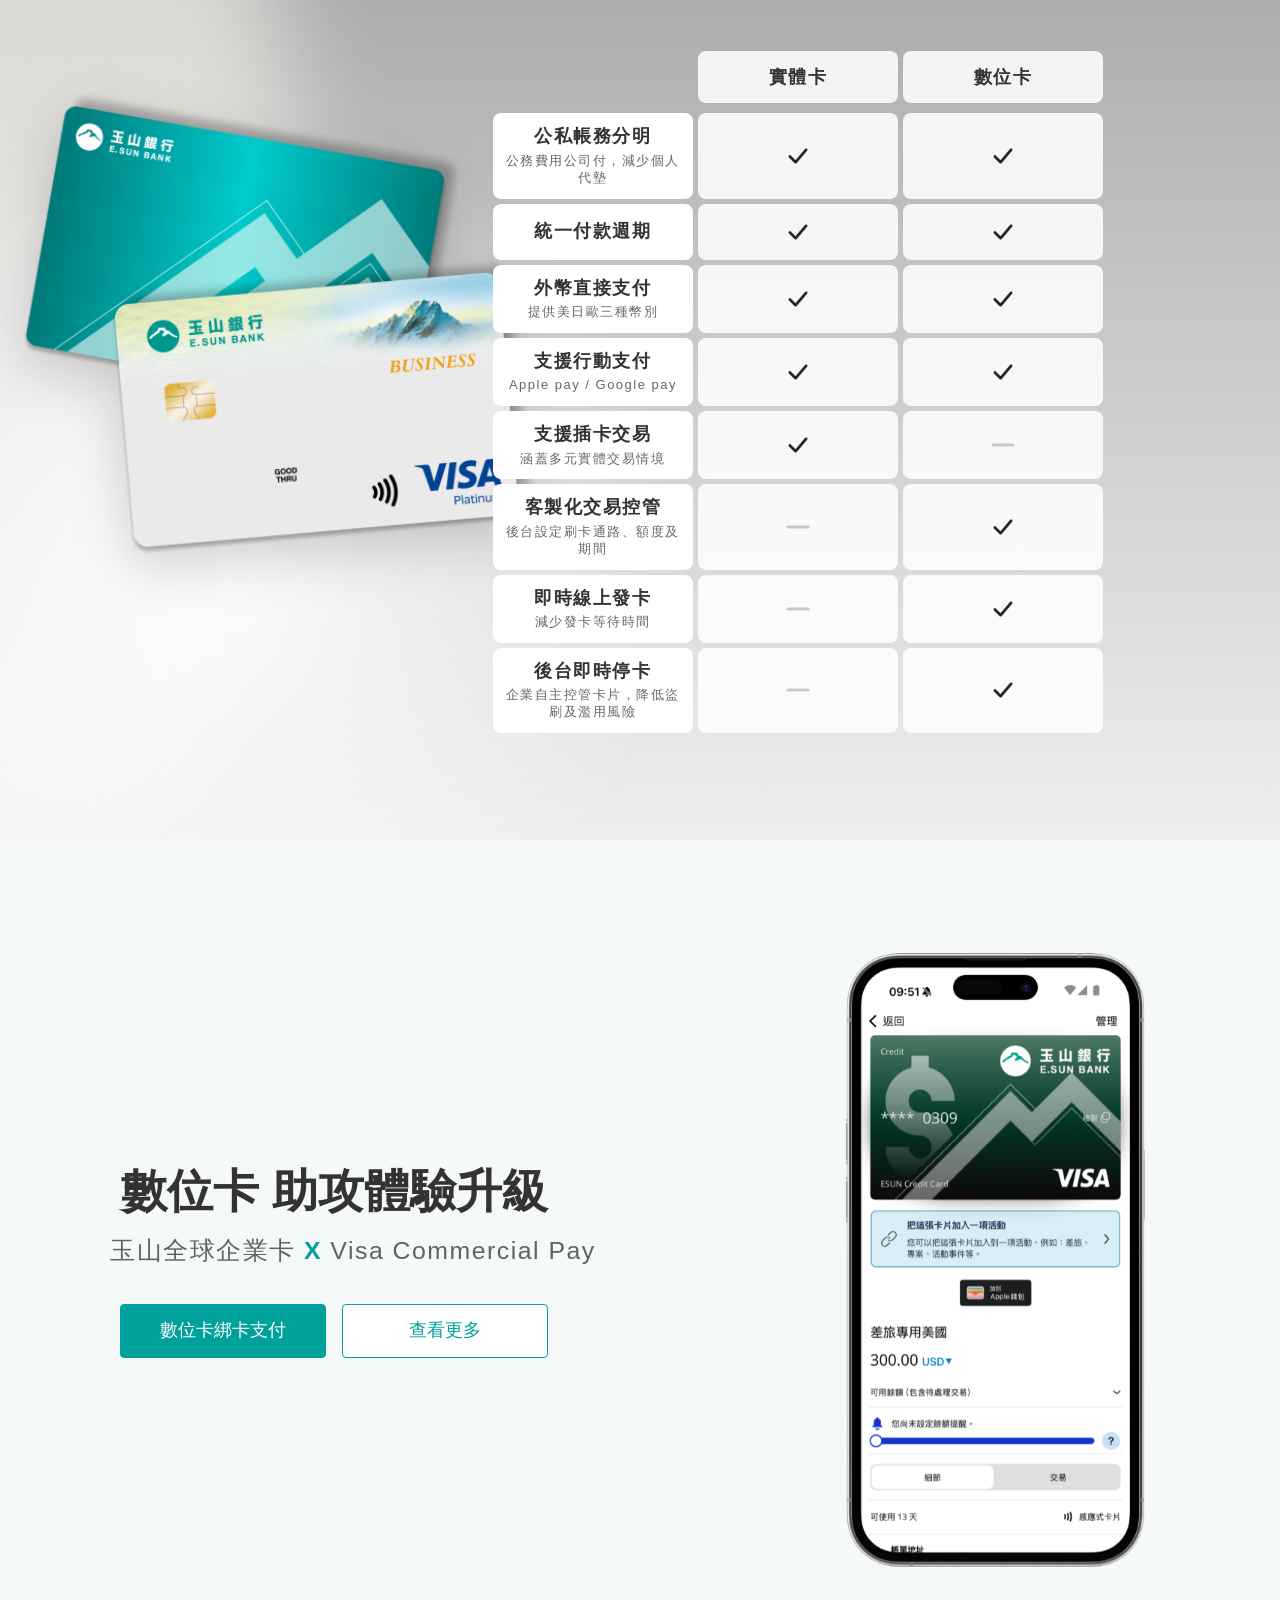
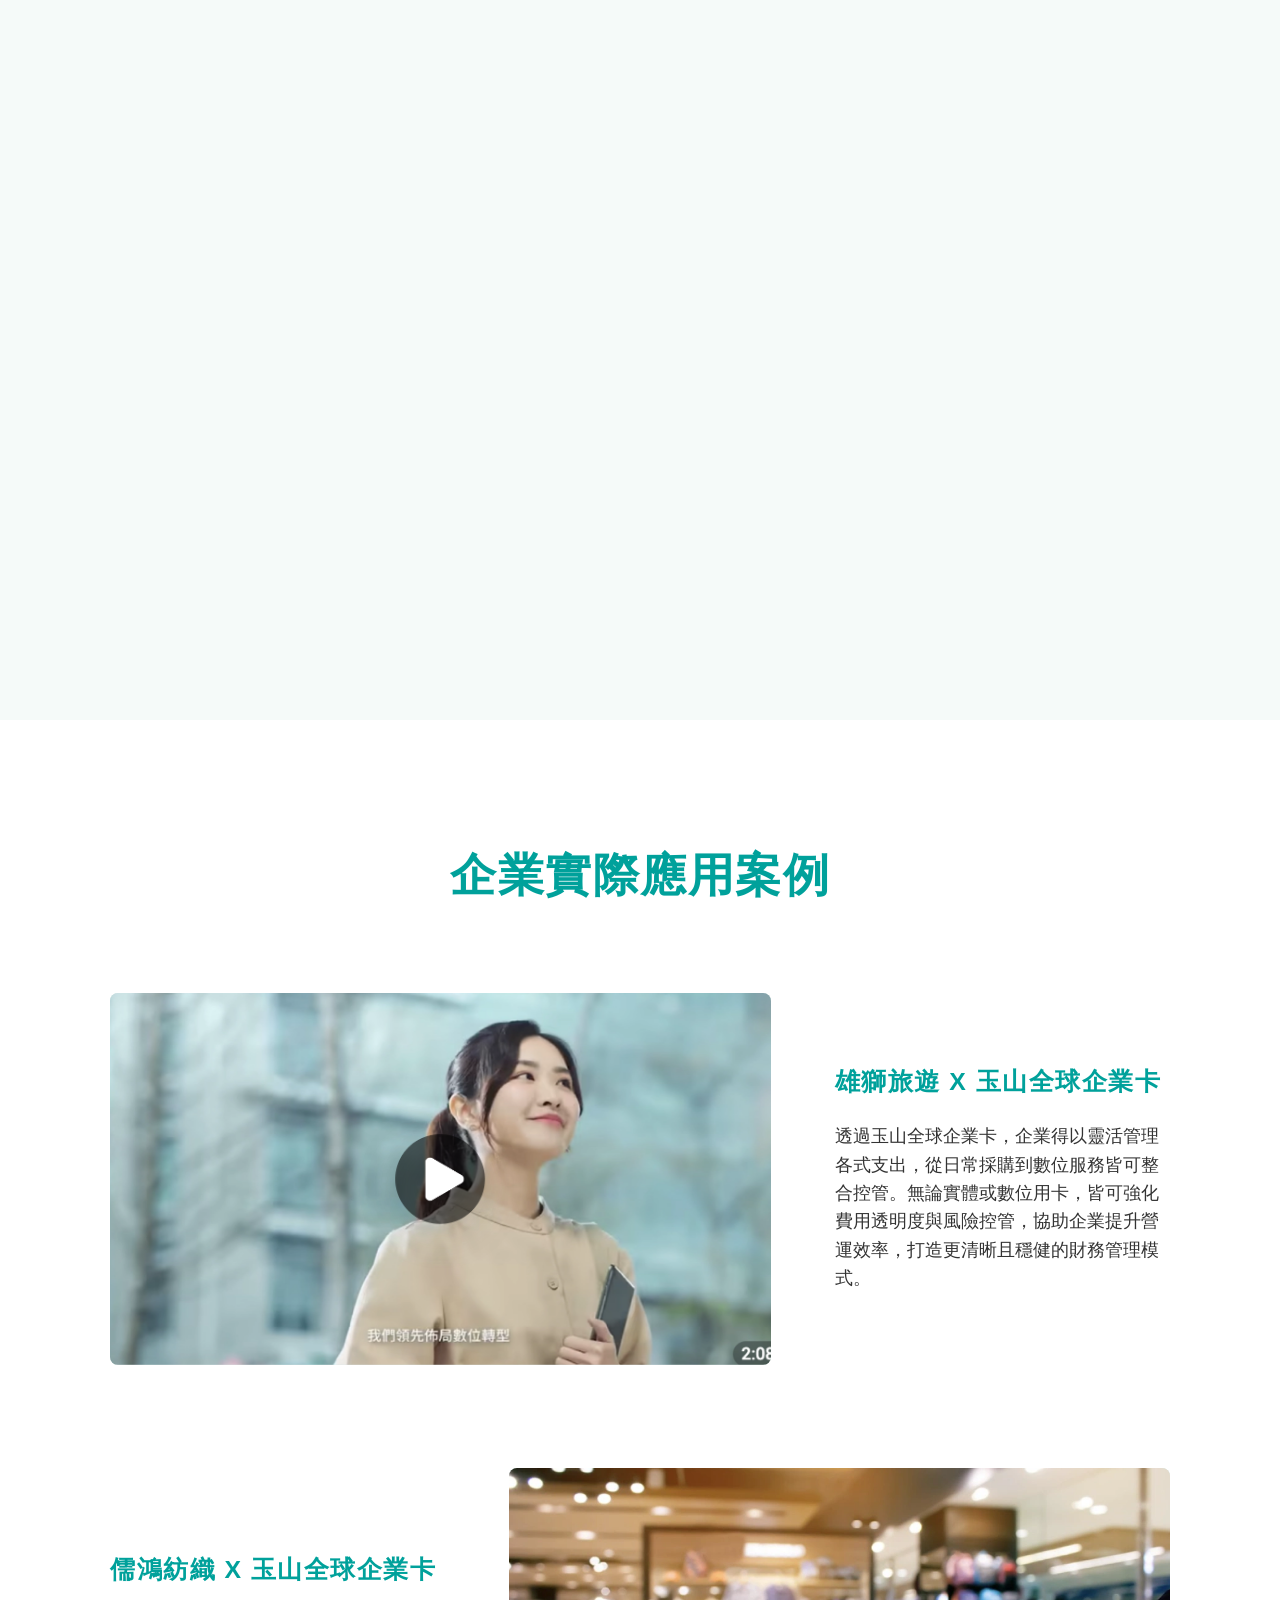
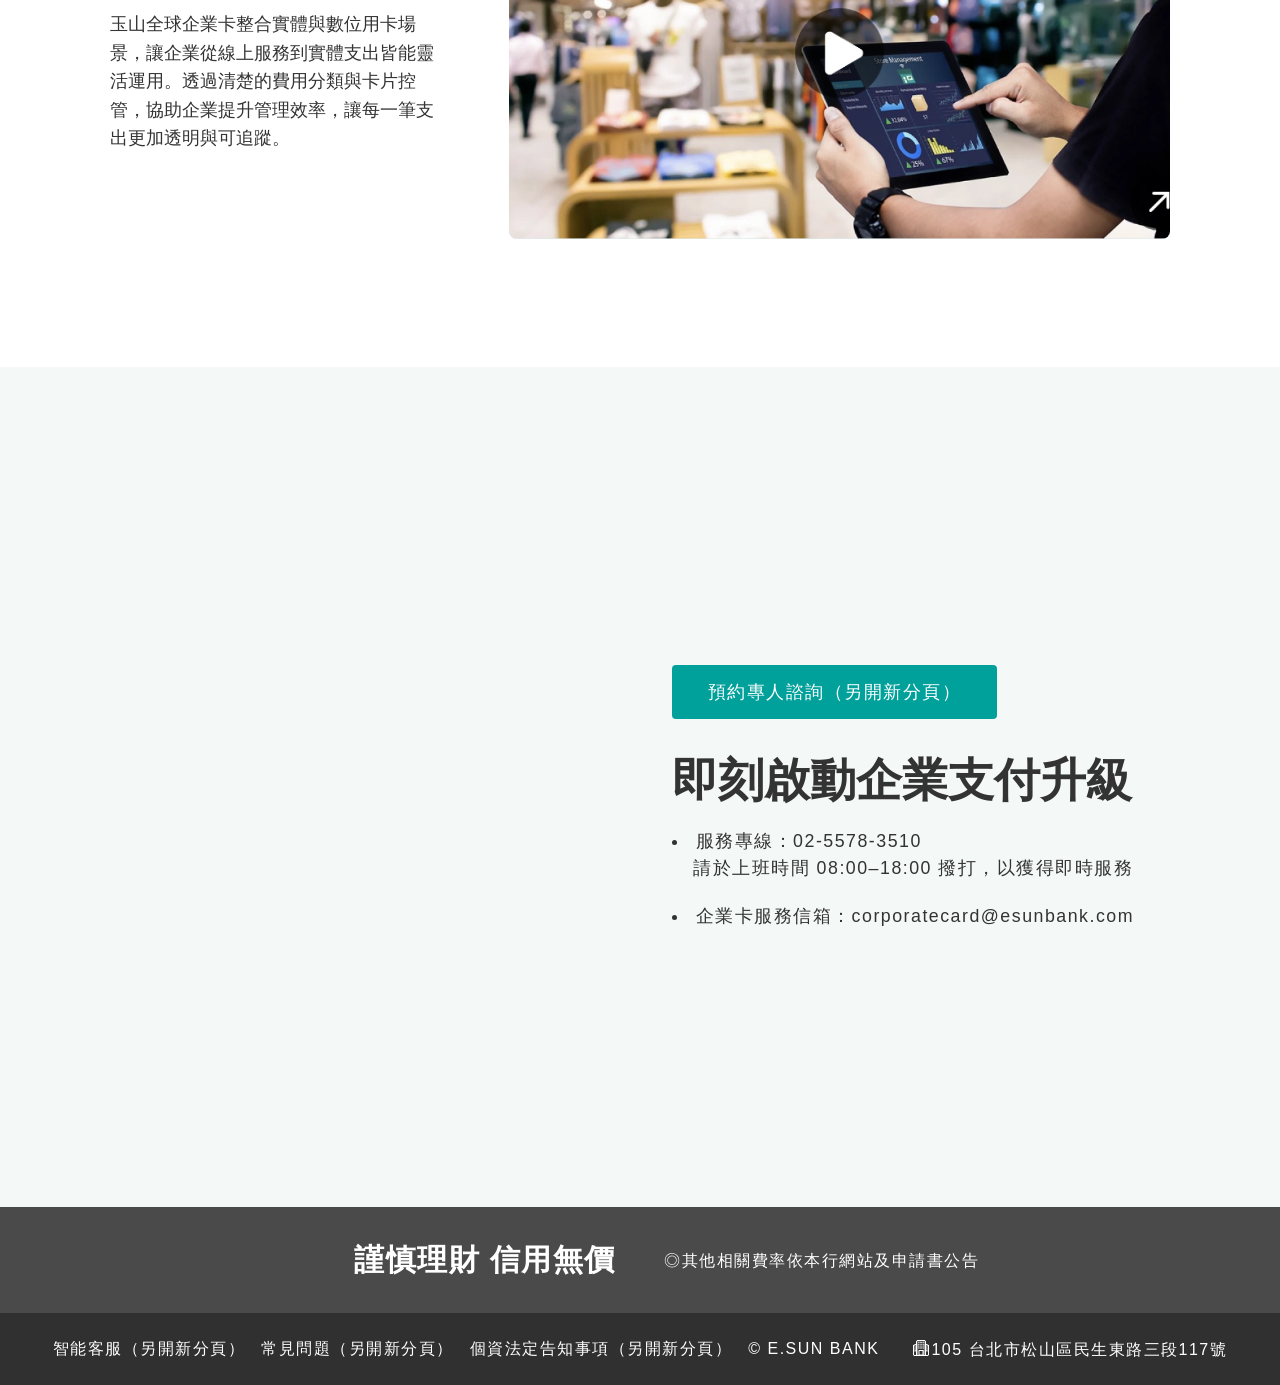
==== commit 16b9026f: "0703交付" ====
--- a/2606-corporate-card/index.html
+++ b/2606-corporate-card/index.html
@@ -6,7 +6,7 @@
   <meta name="viewport" content="width=device-width, initial-scale=1.0">
   <meta name="robots" content="index, follow">
   <meta name="description" content="全新企業支付解決方案！玉山全球企業卡提供您更細緻的金流管理機制。告別員工出差代墊，輕鬆處理繁雜的財務對帳。一卡解決企業的金流困擾，實現企業、財務、員工的全方位體驗升級！">
-  <meta name="keywords" content="企業卡,商務卡,公司卡,企業信用卡,玉山全球企業卡,全球企業卡,企業數位轉型,活用營運資金,企業貸款,企業支出,玉山法人金融,玉山商務卡,商務信用卡,公司卡比較,企業差旅卡,企業卡推薦,企業支付,企業支付解決方案,金流管理">
+  <meta name="keywords" content="企業卡,商務卡,公司卡,企業信用卡,玉山全球企業卡,全球企業卡,商務信用卡,企業數位轉型,活用營運資金,企業貸款,企業支出,玉山法人金融,玉山商務卡,商務信用卡,公司卡比較,企業差旅卡,企業卡推薦,企業支付,企業支付解決方案,金流管理,公司信用卡推薦,廣告信用卡,員工出差,代墊,廣告費,企業軟體訂閱,公司信用卡ptt,公司信用卡">
   <meta property="og:title" content="玉山企業卡｜企業支付解決方案">
   <meta property="og:description" content="全新企業支付解決方案！玉山全球企業卡提供您更細緻的金流管理機制。告別員工出差代墊，輕鬆處理繁雜的財務對帳。一卡解決企業的金流困擾，實現企業、財務、員工的全方位體驗升級！">
   <meta property="og:type" content="website">
@@ -67,7 +67,7 @@
           <li><a href="#solutions">解決方案</a></li>
           <li><a href="#success-stories">成功案例</a></li>
           <li><a href="faq.html">常見問題</a></li>
-          <li><a class="nav-cta" href="https://survey.esunbank.com/s/DpqYX" target="_blank">諮詢申請</a></li>
+          <li><a class="nav-cta" href="https://survey.esunbank.com/s/DpqYX" target="_blank" rel="noopener noreferrer">諮詢申請<span class="visually-hidden">（另開新分頁）</span></a></li>
         </ul>
       </nav>
     </div>
@@ -342,7 +342,7 @@
           <img class="cta-card cta-card-03" src="assets/img/cta-card-03.webp" alt="">
         </div>
         <div class="cta-copy">
-          <a class="cta-consult-button" href="https://survey.esunbank.com/s/DpqYX" target="_blank">預約專人諮詢</a>
+          <a class="cta-consult-button" href="https://survey.esunbank.com/s/DpqYX" target="_blank" rel="noopener noreferrer">預約專人諮詢<span class="visually-hidden">（另開新分頁）</span></a>
           <h2 id="apply-title" class="cta-title">即刻啟動企業支付升級</h2>
           <ul class="cta-contact-list">
             <li>
@@ -379,9 +379,9 @@
     </div>
     <div class="footer-info">
       <div class="footer-inner footer-info-inner">
-        <a href="https://robot.esunbank.com.tw/?eservice=Eaccount&qaCategory=general" target="_blank" rel="noopener noreferrer">智能客服</a>
-        <a href="https://www.esunbank.com/zh-tw/about/faq" target="_blank">常見問題</a>
-        <a href="https://www.esunbank.com/zh-tw/about/announcement/privacy/privacy-statement" target="_blank" rel="noopener noreferrer">個資法定告知事項</a>
+        <a href="https://robot.esunbank.com.tw/?eservice=Eaccount&qaCategory=general" target="_blank" rel="noopener noreferrer">智能客服<span class="visually-hidden">（另開新分頁）</span></a>
+        <a href="https://www.esunbank.com/zh-tw/about/faq" target="_blank" rel="noopener noreferrer">常見問題<span class="visually-hidden">（另開新分頁）</span></a>
+        <a href="https://www.esunbank.com/zh-tw/about/announcement/privacy/privacy-statement" target="_blank" rel="noopener noreferrer">個資法定告知事項<span class="visually-hidden">（另開新分頁）</span></a>
         <p>© E.SUN BANK</p>
         <p class="address">105 台北市松山區民生東路三段117號</p>
       </div>
--- a/2606-corporate-card/css/common.css
+++ b/2606-corporate-card/css/common.css
@@ -174,12 +174,14 @@
 .site-logo-divider {
   width: 1px;
   height: 24px;
-  background: #d3dfdc;
+  background: #cccccc;
 }
 
 .site-logo-gepay {
-  width: 72px;
+  width: 88px;
   height: auto;
+  position:relative;
+  top: 3px;
 }
 
 .site-nav {
--- a/2606-corporate-card/css/index.css
+++ b/2606-corporate-card/css/index.css
@@ -144,29 +144,38 @@
   padding: clamp(32px, 5vw, 80px) clamp(24px, 9vw, 136px);
   overflow: hidden;
   border-top: 1px solid rgba(0, 122, 122, 0.12);
-  background-position: center;
-  background-size: cover;
-  background-repeat: no-repeat;
+  background: #f5faf9;
   box-shadow: 0 -24px 60px rgba(0, 72, 72, 0.14);
+}
+
+.application-bg {
+  position: absolute;
+  inset: 0;
+  z-index: 0;
+  width: 100%;
+  height: 100%;
+  max-width: none;
+  object-fit: cover;
+  pointer-events: none;
+  user-select: none;
 }
 
 .application-section-1 {
   z-index: 2;
-  background-image: url("../assets/img/role-section-01.webp");
 }
 
 .application-section-2 {
   justify-content: flex-end;
   z-index: 3;
-  background-image: url("../assets/img/role-section-02.webp");
 }
 
 .application-section-3 {
   z-index: 4;
-  background-image: url("../assets/img/role-section-03.webp");
 }
 
 .role-card {
+  position: relative;
+  z-index: 1;
   width: min(56vw, 680px);
   padding: clamp(34px, 5vw, 68px) clamp(34px, 5vw, 72px);
   color: #4a4a4a;
@@ -829,10 +838,9 @@
 .video-modal {
   position: fixed;
   inset: 0;
-  z-index: 20;
+  z-index: 41;
   display: grid;
   place-items: center;
-  padding: 32px;
 }
 
 .video-modal[hidden] {
@@ -853,29 +861,24 @@
 
 .video-modal-close {
   position: absolute;
-  right: 0;
-  bottom: calc(100% + 14px);
-  width: 44px;
-  height: 44px;
+  right: 16px;
+  bottom: calc(100% + 16px);
   color: #ffffff;
-  font-size: 32px;
+  font-size: 50px;
   line-height: 1;
-  background: transparent;
-  border: 1px solid rgba(255, 255, 255, 0.7);
-  border-radius: 50%;
+  background:none;
+  border: none;
   cursor: pointer;
 }
 
 .video-modal-close:focus-visible {
-  outline: 3px solid rgba(255, 255, 255, 0.6);
-  outline-offset: 3px;
+  outline: 1px solid rgba(255, 255, 255, 0);
 }
 
 .video-modal-frame {
   overflow: hidden;
   aspect-ratio: 16 / 9;
   background: #000000;
-  border-radius: 8px;
 }
 
 .video-modal-frame iframe {
@@ -1605,6 +1608,45 @@
     padding: 34px 0;
   }
 
+  .success-section,
+  .cta-section {
+    position: relative;
+    z-index: 10;
+    isolation: isolate;
+  }
+
+  .success-section {
+    background: #ffffff;
+  }
+
+  .cta-section {
+    background: #f4f8f7;
+  }
+
+  .success-section::before,
+  .cta-section::before {
+    position: absolute;
+    inset: 0;
+    z-index: 0;
+    content: "";
+    background: inherit;
+    pointer-events: none;
+  }
+
+  .success-inner,
+  .cta-inner {
+    position: relative;
+    z-index: 2;
+  }
+
+  .solution-section.is-section-ready,
+  .solution-feature-section.is-section-ready,
+  .success-section.is-section-ready,
+  .cta-section.is-section-ready {
+    backface-visibility: hidden;
+    will-change: transform;
+  }
+
   .solution-feature-copy {
     text-align: left;
   }
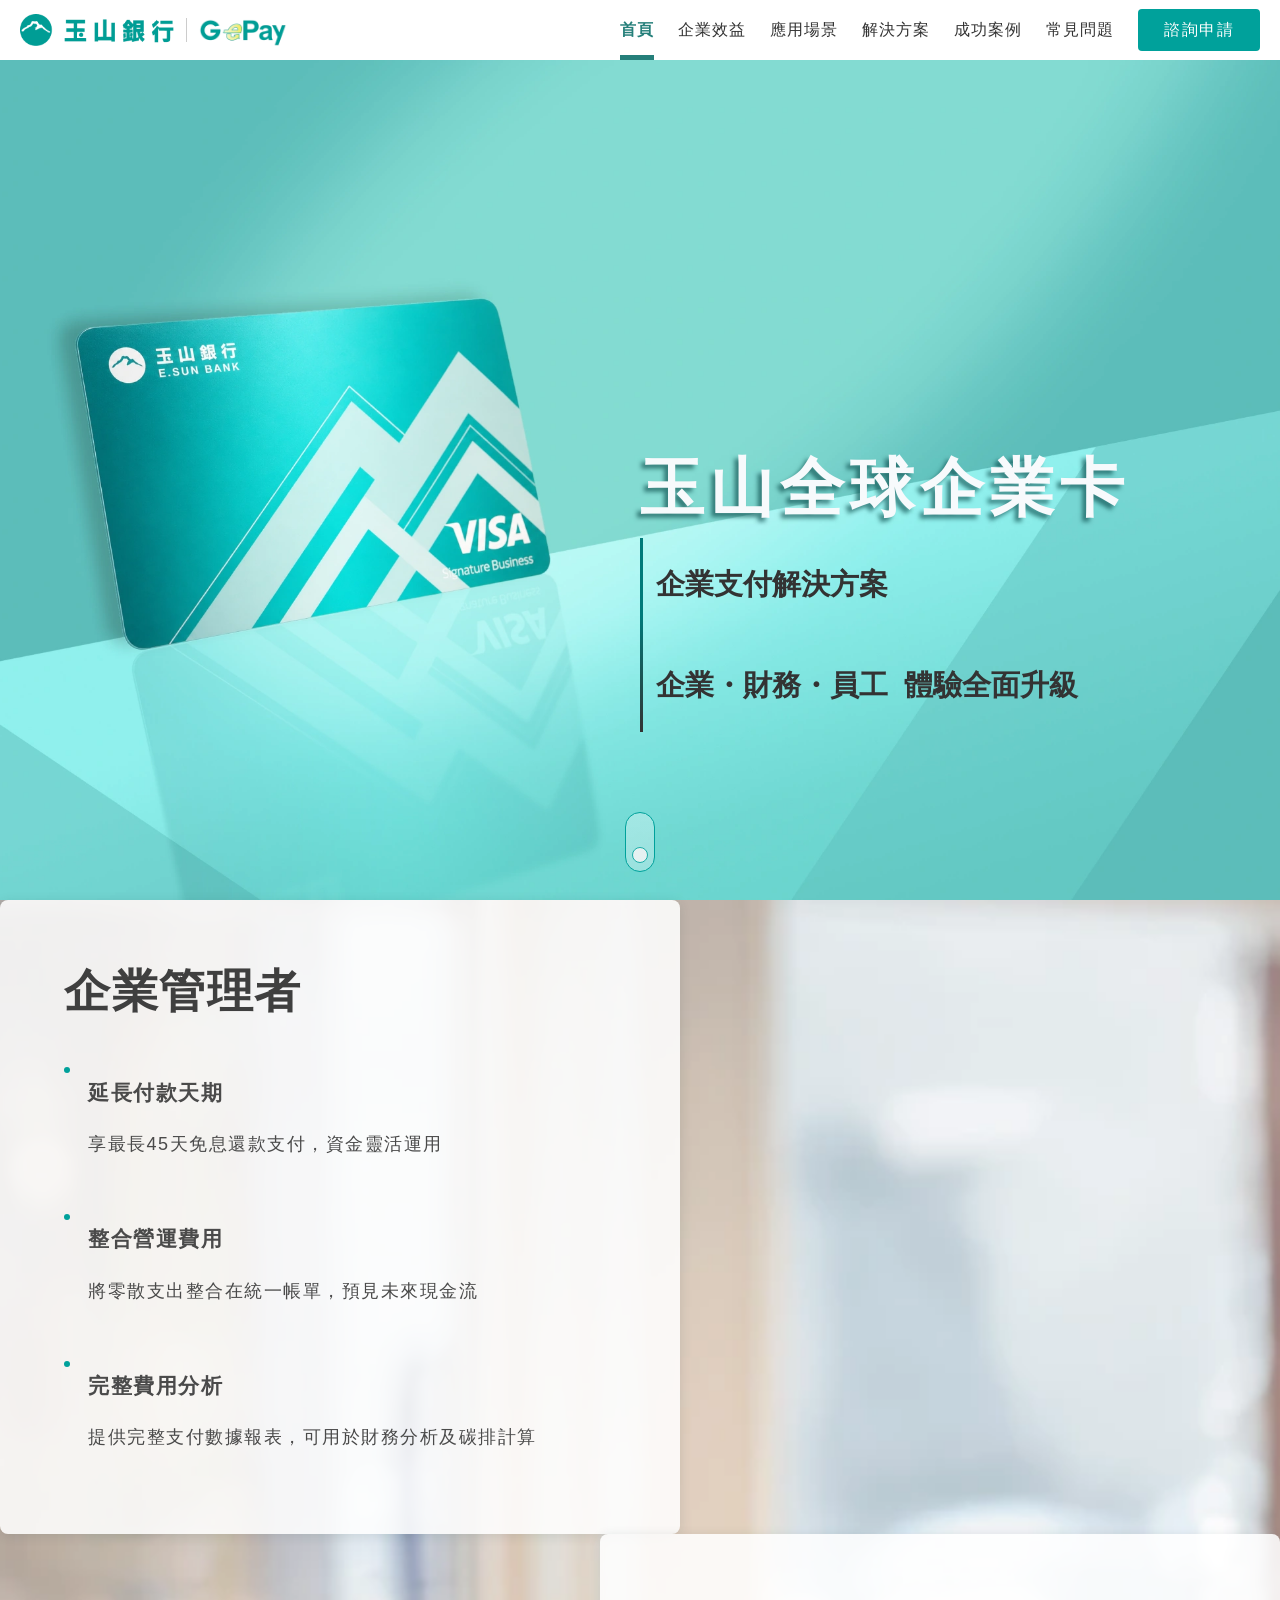
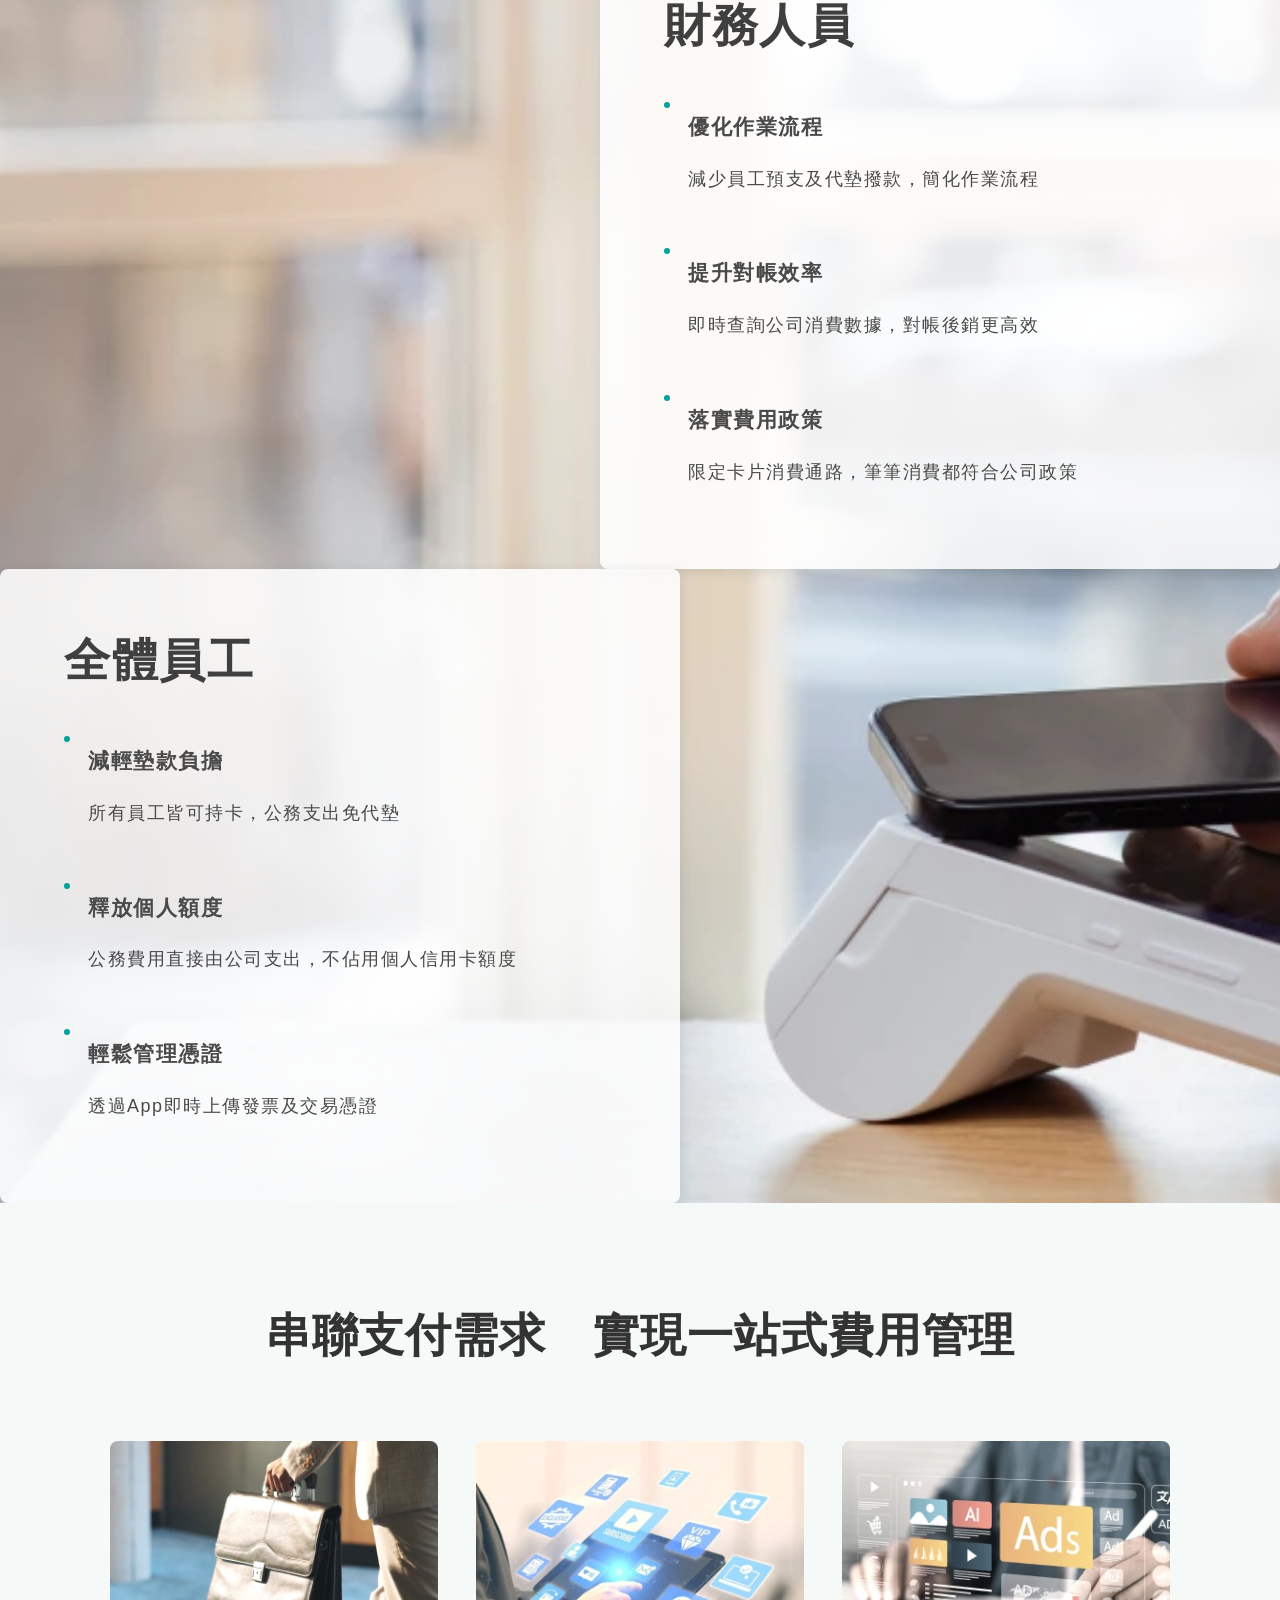
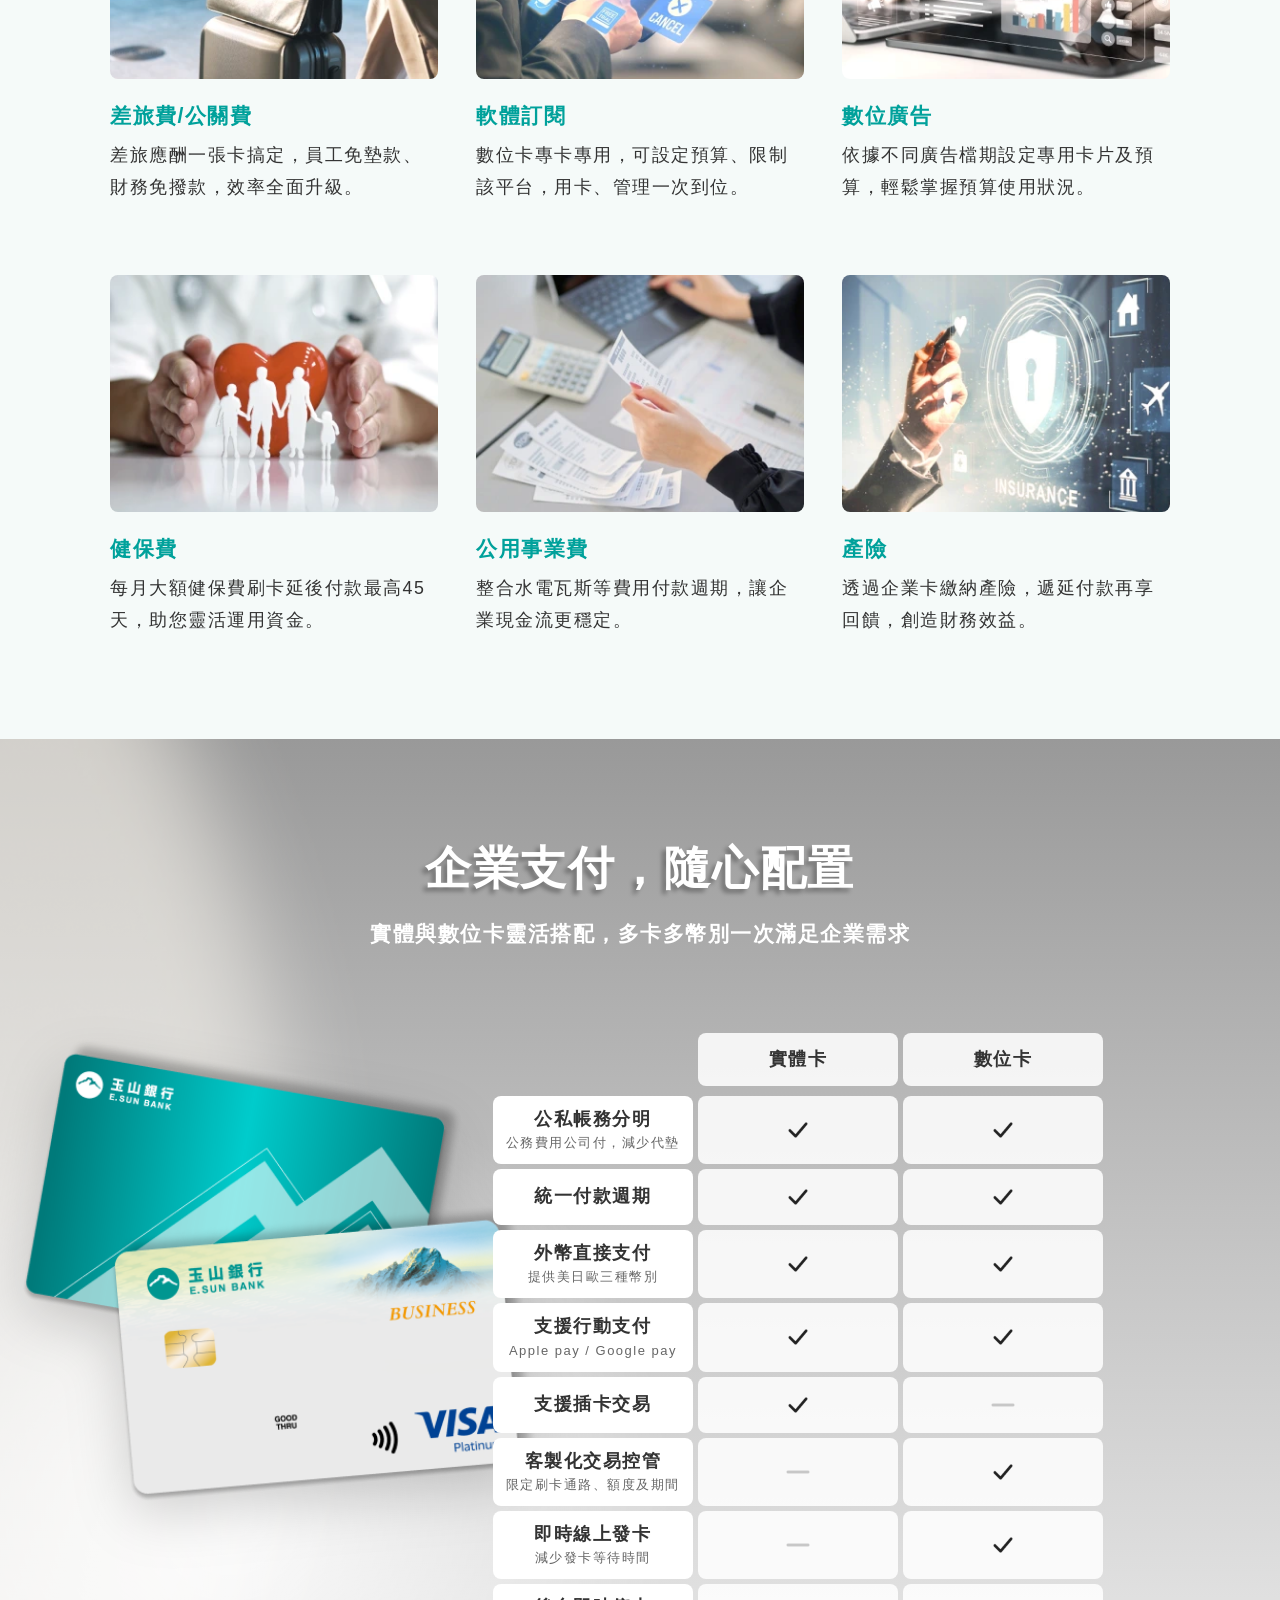
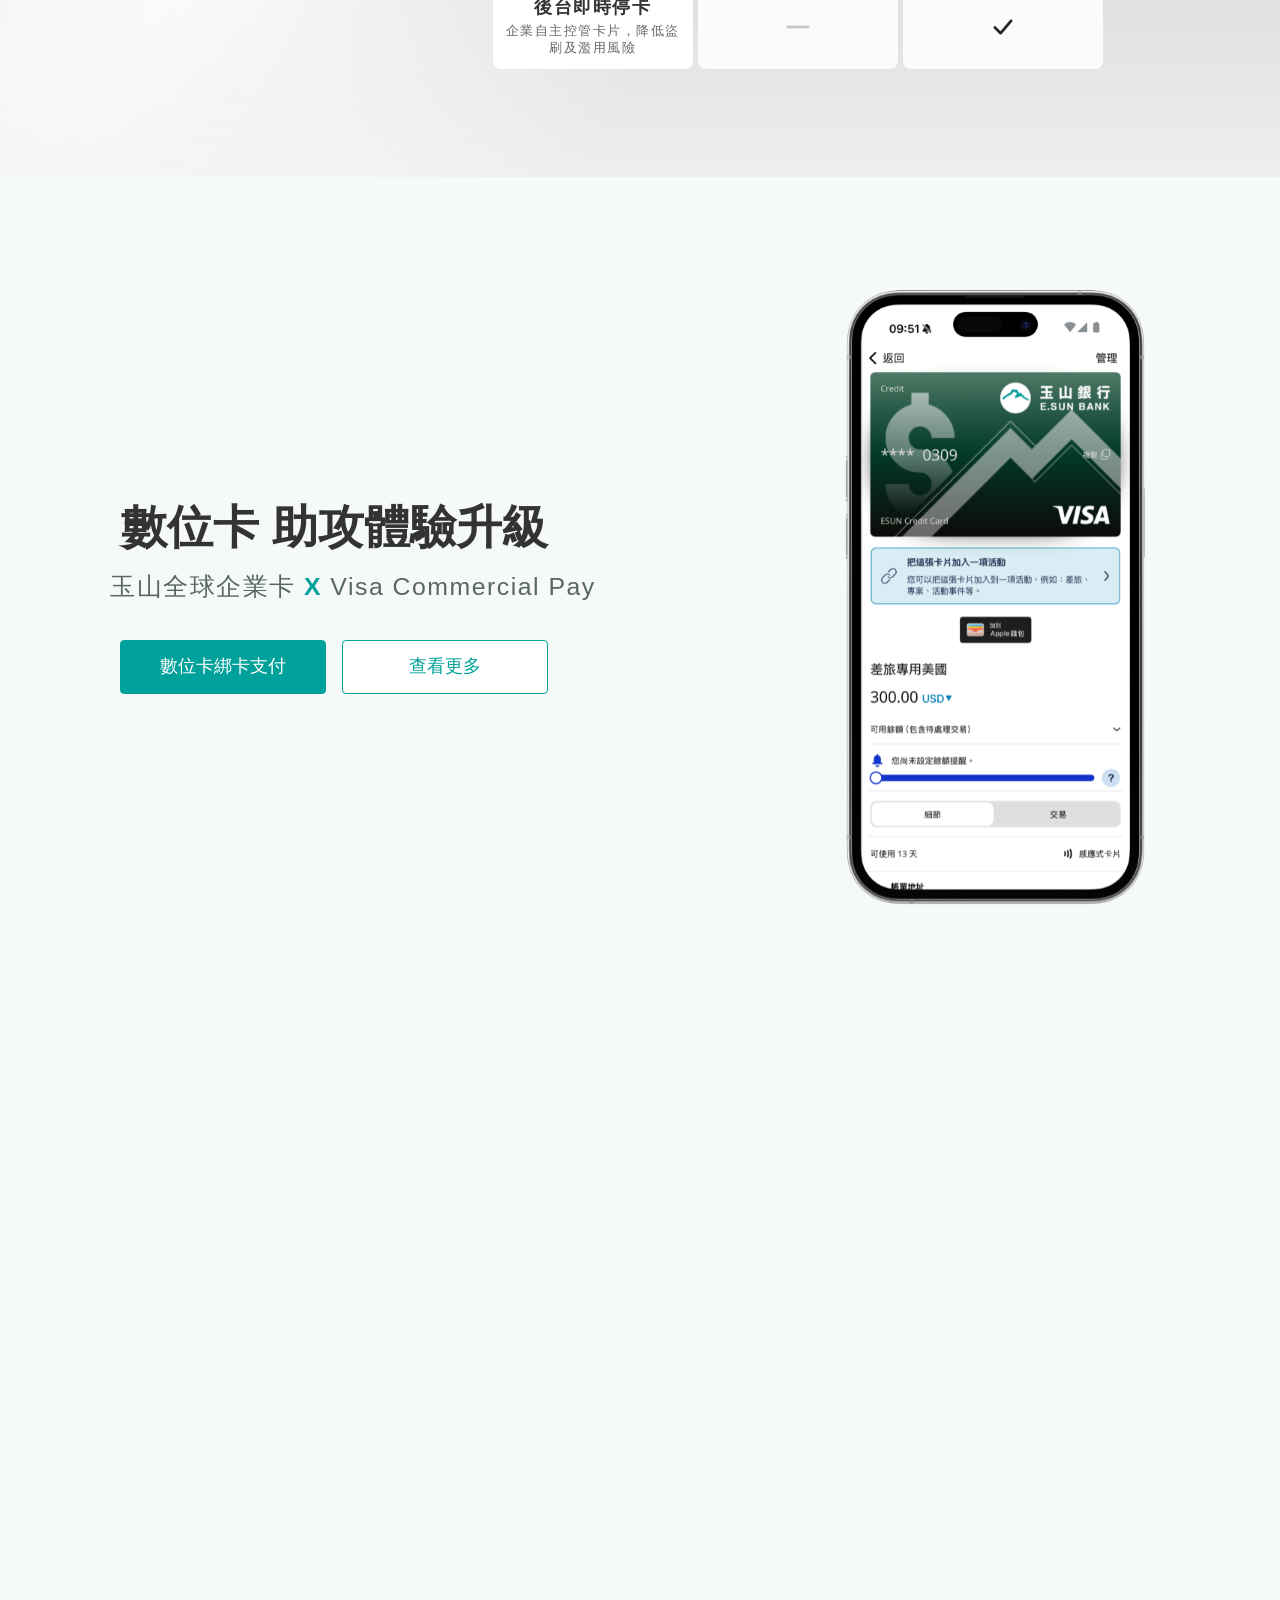
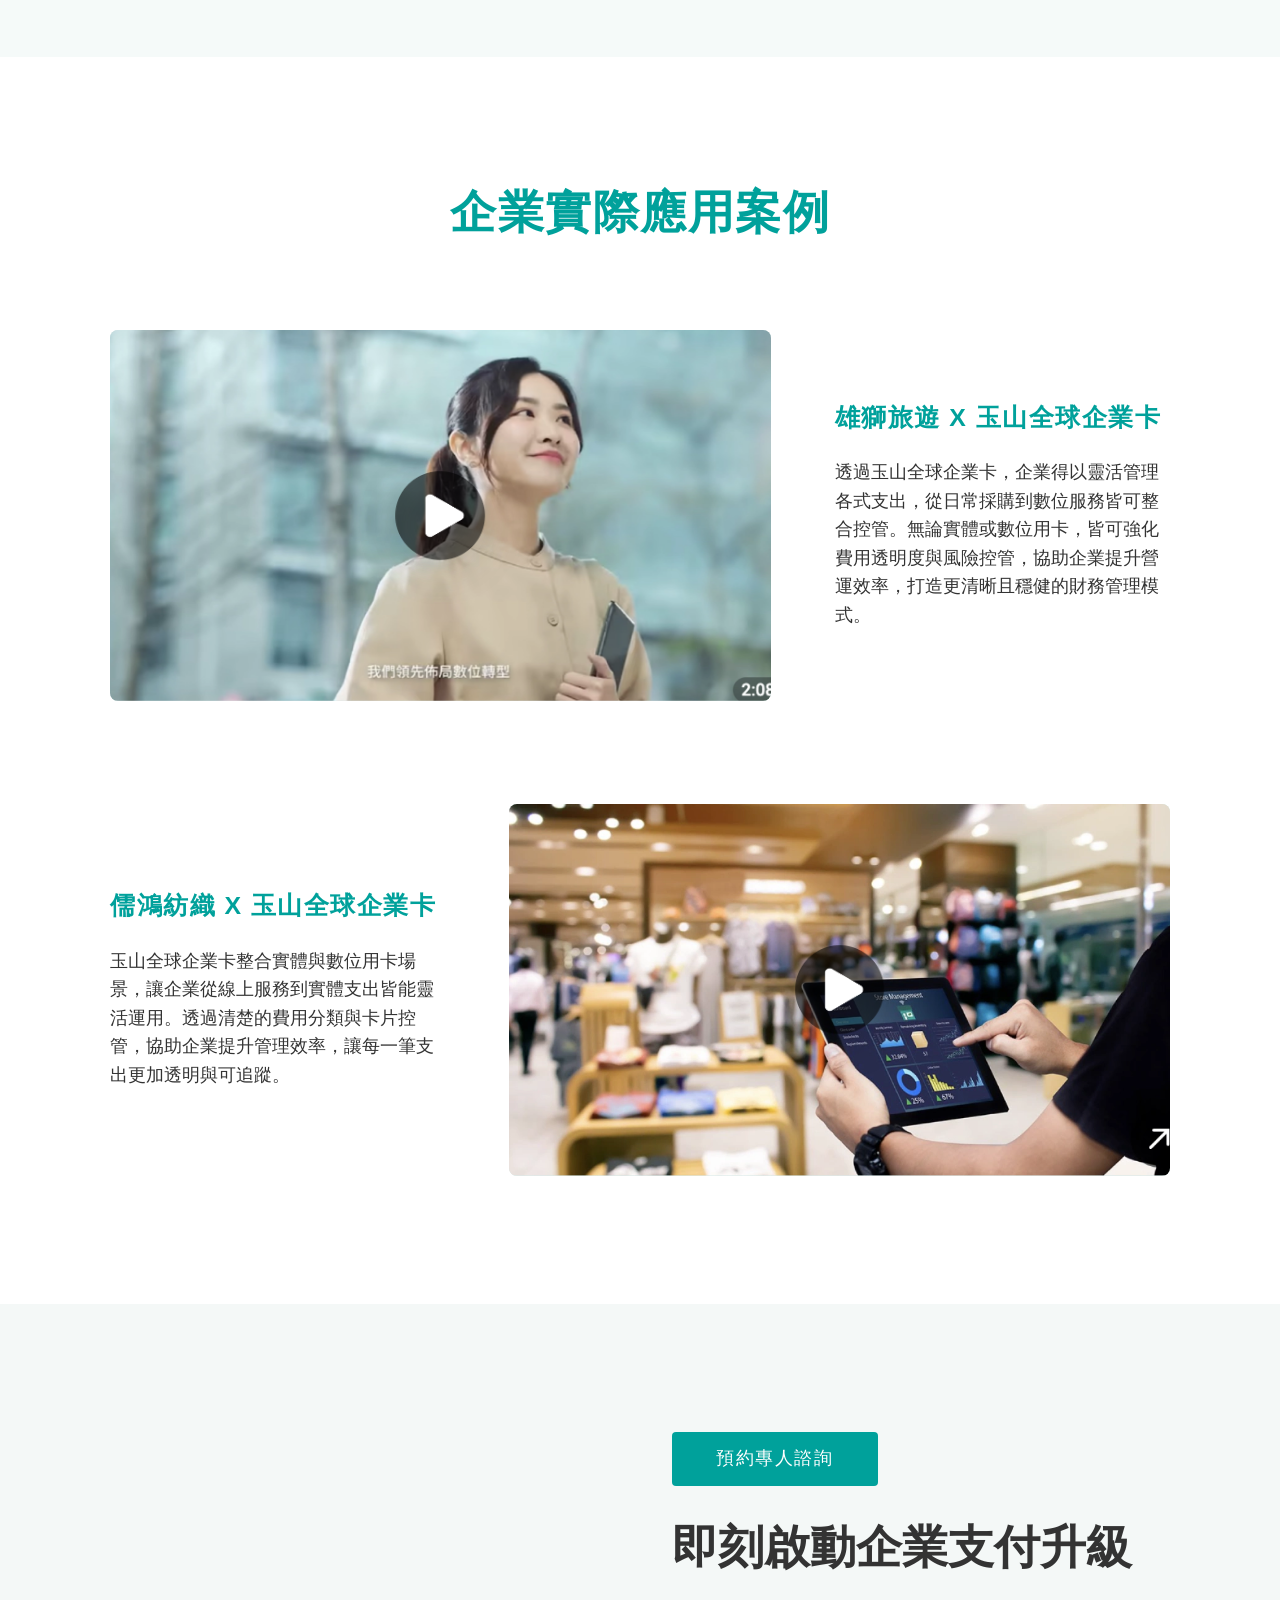
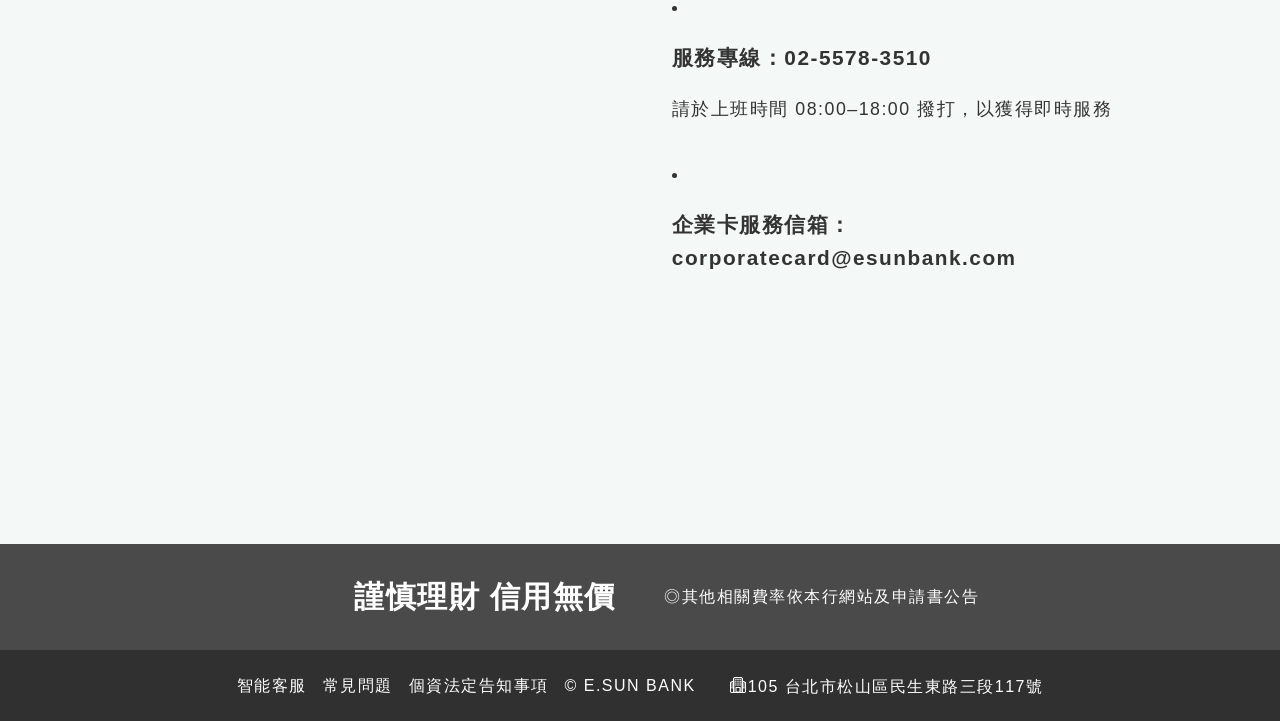
==== commit 6beac234: "Add files via upload" ====
--- a/2606-corporate-card/index.html
+++ b/2606-corporate-card/index.html
@@ -62,7 +62,8 @@
 
       <nav id="site-navigation" class="site-nav" aria-label="主要導覽">
         <ul class="nav-list">
-          <li><a class="is-active" href="#main-content" aria-current="page">玉山全球企業卡</a></li>
+          <li><a class="is-active" href="#main-content" aria-current="page">首頁</a></li>
+          <li><a href="#value">企業效益</a></li>
           <li><a href="#application-scenes">應用場景</a></li>
           <li><a href="#solutions">解決方案</a></li>
           <li><a href="#success-stories">成功案例</a></li>
@@ -82,83 +83,87 @@
         <h1 id="page-title" class="seo-h1">玉山全球企業卡企業支付解決方案–升級金流管理效率</h1>
         <h2 id="hero-title" class="hero-title">玉山全球企業卡</h2>
         <div class="hero-subtitle">
-          <p>企業支付解決方案</p>
-          <p>企業・財務・員工&nbsp; 體驗全面升級</p>
-        </div>
-      </div>
-
-      <a class="scroll-cue" href="#application-scenes" aria-label="前往下一屏">
+          <h3>企業支付解決方案</h3>
+          <h3>企業・財務・員工&nbsp; 體驗全面升級</h3>
+        </div>
+      </div>
+
+      <a class="scroll-cue" href="#value" aria-label="前往下一屏">
         <span aria-hidden="true"></span>
       </a>
     </section>
 
-    <!-- 應用場景1 -->
-    <section id="application-scenes" class="page-section content-section application-section application-section-1" aria-labelledby="application-title-1">
-      <img class="application-bg" src="assets/img/role-section-01.webp" alt="" aria-hidden="true" loading="eager" decoding="async" fetchpriority="high">
-      <div class="role-card">
-        <h2 id="application-title-1" class="role-title">企業管理者</h2>
-        <ul class="role-list">
-          <li>
-            <strong>延長付款天期</strong>
-            <span>享最長45天免息還款支付，資金靈活運用</span>
-          </li>
-          <li>
-            <strong>整合營運費用</strong>
-            <span>將零散支出整合在統一帳單，預見未來現金流</span>
-          </li>
-          <li>
-            <strong>完整費用分析</strong>
-            <span>提供完整支付數據報表，可用於財務分析及碳排計算</span>
-          </li>
-        </ul>
-      </div>
-    </section>
-
-    <!-- 應用場景2 -->
-    <section id="application-scenes-2" class="page-section content-section application-section application-section-2" aria-labelledby="application-title-2">
-      <img class="application-bg" src="assets/img/role-section-02.webp" alt="" aria-hidden="true" loading="eager" decoding="async" fetchpriority="high">
-      <div class="role-card role-card-right">
-        <h2 id="application-title-2" class="role-title">財務人員</h2>
-        <ul class="role-list">
-          <li>
-            <strong>優化作業流程</strong>
-            <span>減少員工預支及代墊撥款，簡化作業流程</span>
-          </li>
-          <li>
-            <strong>提升對帳效率</strong>
-            <span>即時查詢公司消費數據，對帳後銷更高效</span>
-          </li>
-          <li>
-            <strong>落實費用政策</strong>
-            <span>限定卡片消費通路，筆筆消費都符合公司政策</span>
-          </li>
-        </ul>
-      </div>
-    </section>
-
-    <!-- 應用場景3 -->
-    <section id="application-scenes-3" class="page-section content-section application-section application-section-3" aria-labelledby="application-title-3">
-      <img class="application-bg" src="assets/img/role-section-03.webp" alt="" aria-hidden="true" loading="eager" decoding="async" fetchpriority="high">
-      <div class="role-card">
-        <h2 id="application-title-3" class="role-title">全體員工</h2>
-        <ul class="role-list">
-          <li>
-            <strong>減輕墊款負擔</strong>
-            <span>所有員工皆可持卡，公務支出免代墊</span>
-          </li>
-          <li>
-            <strong>釋放個人額度</strong>
-            <span>公務費用直接由公司支出，不佔用個人信用卡額度</span>
-          </li>
-          <li>
-            <strong>輕鬆管理憑證</strong>
-            <span>透過App即時上傳發票及交易憑證</span>
-          </li>
-        </ul>
-      </div>
-    </section>
-    <!-- 解決方案1 -->
-    <section id="solutions" class="page-section solution-section solution-scenes-section" aria-labelledby="solutions-title">
+    <!-- 企業效益 -->
+    <section id="value" class="page-section application-carousel" aria-label="企業效益輪播" data-application-carousel data-step="0">
+
+
+      <div class="application-carousel-stage">
+      <article id="application-scenes-1" class="application-slide application-slide-1" aria-labelledby="application-title-1">
+        <img class="application-bg" src="assets/img/role-section-01.webp" alt="" aria-hidden="true" loading="eager" decoding="async" fetchpriority="high">
+        <div class="role-card">
+          <h2 id="application-title-1" class="role-title">企業管理者</h2>
+          <ul class="role-list">
+            <li>
+              <h3 class="role-list-title">延長付款天期</h3>
+              <p class="role-list-text">享最長45天免息還款支付，資金靈活運用</p>
+            </li>
+            <li>
+              <h3 class="role-list-title">整合營運費用</h3>
+              <p class="role-list-text">將零散支出整合在統一帳單，預見未來現金流</p>
+            </li>
+            <li>
+              <h3 class="role-list-title">完整費用分析</h3>
+              <p class="role-list-text">提供完整支付數據報表，可用於財務分析及碳排計算</p>
+            </li>
+          </ul>
+        </div>
+      </article>
+
+      <article id="application-scenes-2" class="application-slide application-slide-2" aria-labelledby="application-title-2" aria-hidden="true">
+        <img class="application-bg" src="assets/img/role-section-02.webp" alt="" aria-hidden="true" loading="eager" decoding="async" fetchpriority="high">
+        <div class="role-card role-card-right">
+          <h2 id="application-title-2" class="role-title">財務人員</h2>
+          <ul class="role-list">
+            <li>
+              <h3 class="role-list-title">優化作業流程</h3>
+              <p class="role-list-text">減少員工預支及代墊撥款，簡化作業流程</p>
+            </li>
+            <li>
+              <h3 class="role-list-title">提升對帳效率</h3>
+              <p class="role-list-text">即時查詢公司消費數據，對帳後銷更高效</p>
+            </li>
+            <li>
+              <h3 class="role-list-title">落實費用政策</h3>
+              <p class="role-list-text">限定卡片消費通路，筆筆消費都符合公司政策</p>
+            </li>
+          </ul>
+        </div>
+      </article>
+
+      <article id="application-scenes-3" class="application-slide application-slide-3" aria-labelledby="application-title-3" aria-hidden="true">
+        <img class="application-bg" src="assets/img/role-section-03.webp" alt="" aria-hidden="true" loading="eager" decoding="async" fetchpriority="high">
+        <div class="role-card">
+          <h2 id="application-title-3" class="role-title">全體員工</h2>
+          <ul class="role-list">
+            <li>
+              <h3 class="role-list-title">減輕墊款負擔</h3>
+              <p class="role-list-text">所有員工皆可持卡，公務支出免代墊</p>
+            </li>
+            <li>
+              <h3 class="role-list-title">釋放個人額度</h3>
+              <p class="role-list-text">公務費用直接由公司支出，不佔用個人信用卡額度</p>
+            </li>
+            <li>
+              <h3 class="role-list-title">輕鬆管理憑證</h3>
+              <p class="role-list-text">透過App即時上傳發票及交易憑證</p>
+            </li>
+          </ul>
+        </div>
+      </article>
+      </div>
+    </section>
+    <!-- 應用場景 -->
+    <section id="application-scenes" class="page-section solution-section solution-scenes-section" aria-labelledby="solutions-title">
       <div class="solution-inner">
         <h2 id="solutions-title" class="solution-title">串聯支付需求　實現一站式費用管理</h2>
         <div class="solution-scene-grid">
@@ -196,13 +201,13 @@
       </div>
     </section>
 
-    <!-- 解決方案2 -->
-    <section id="solutions-2" class="page-section solution-section solution-card-section" aria-labelledby="solutions-card-title">
+    <!-- 解決方案 -->
+    <section id="solutions" class="page-section solution-section solution-card-section" aria-labelledby="solutions-card-title">
       <img class="solution-table-light" src="assets/img/table-light.webp" alt="">
       <div class="solution-card-inner">
         <div class="solution-card-heading">
           <h2 id="solutions-card-title" class="solution-card-title">企業支付，隨心配置</h2>
-          <p>實體與數位卡靈活搭配，多卡多幣別一次滿足企業需求</p>
+          <h3>實體與數位卡靈活搭配，多卡多幣別一次滿足企業需求</h3>
         </div>
         <div class="solution-card-layout">
           <div class="solution-card-visual" aria-hidden="true">
@@ -220,7 +225,7 @@
               </thead>
               <tbody>
                 <tr>
-                  <th scope="row">公私帳務分明<span>公務費用公司付，減少個人代墊</span></th>
+                  <th scope="row">公私帳務分明<span>公務費用公司付，減少代墊</span></th>
                   <td><img src="assets/img/icon-check.webp" alt="支援"></td>
                   <td><img src="assets/img/icon-check.webp" alt="支援"></td>
                 </tr>
@@ -240,12 +245,14 @@
                   <td><img src="assets/img/icon-check.webp" alt="支援"></td>
                 </tr>
                 <tr>
-                  <th scope="row">支援插卡交易<span>涵蓋多元實體交易情境</span></th>
+                  <th scope="row">支援插卡交易
+                    <!-- <span>涵蓋多元實體交易情境</span> -->
+                  </th>
                   <td><img src="assets/img/icon-check.webp" alt="支援"></td>
                   <td><img src="assets/img/icon-dash.webp" alt="不支援"></td>
                 </tr>
                 <tr>
-                  <th scope="row">客製化交易控管<span>後台設定刷卡通路、額度及期間</span></th>
+                  <th scope="row">客製化交易控管<span>限定刷卡通路、額度及期間</span></th>
                   <td><img src="assets/img/icon-dash.webp" alt="不支援"></td>
                   <td><img src="assets/img/icon-check.webp" alt="支援"></td>
                 </tr>
@@ -272,8 +279,8 @@
           <h2 id="solutions-feature-title" class="solution-feature-title">數位卡 助攻體驗升級</h2>
           <p class="solution-feature-description">玉山全球企業卡 <b>X</b> Visa Commercial Pay</p>
           <div class="btn-group">
-            <button type="button" onclick="window.open('https://www.youtube.com/watch?v=GkNraNxkT-A', '_blank')">數位卡綁卡支付</button>
-            <button type="button" onclick="window.open('https://www.youtube.com/playlist?list=PL_MWjWx4F2mh6P8uD7gYO7x1LlZHvPMmj', '_blank')">查看更多</button>
+            <button type="button" onclick="window.open('https://www.youtube.com/watch?v=GkNraNxkT-A', '_blank')">數位卡綁卡支付<span class="button-play-icon" aria-hidden="true"><span></span></span></button>
+            <button type="button" onclick="window.open('https://www.youtube.com/playlist?list=PL_MWjWx4F2mh6P8uD7gYO7x1LlZHvPMmj', '_blank')">查看更多<span class="button-play-icon" aria-hidden="true"><span></span></span></button>
           </div>
         </div>
         <div class="solution-feature-stage" aria-label="G-ePay 數位卡操作流程動畫">
@@ -285,10 +292,10 @@
           <img class="solution-feature-image solution-feature-wide" data-feature-layer="wide-3" src="assets/img/gepay-feature-3.webp" alt="G-ePay 綁定行動支付">
           <img class="solution-feature-image solution-feature-wide" data-feature-layer="wide-4" src="assets/img/gepay-feature-4.webp" alt="G-ePay 依用途專卡專用">
           <img class="solution-feature-image solution-feature-wide" data-feature-layer="wide-5" src="assets/img/gepay-feature-5.webp" alt="G-ePay 設定每卡額度、期限">
-          <p class="solution-feature-caption" data-feature-caption="currency">美日歐三種幣別</p>
-          <p class="solution-feature-caption" data-feature-caption="pay">一鍵綁定行動支付</p>
-          <p class="solution-feature-caption" data-feature-caption="purpose">依用途專卡專用</p>
-          <p class="solution-feature-caption" data-feature-caption="limit">設定每卡額度、期限</p>
+          <h3 class="solution-feature-caption" data-feature-caption="currency">美日歐三種幣別</h3>
+          <h3 class="solution-feature-caption" data-feature-caption="pay">一鍵綁定行動支付</h3>
+          <h3 class="solution-feature-caption" data-feature-caption="purpose">依用途專卡專用</h3>
+          <h3 class="solution-feature-caption" data-feature-caption="limit">設定每卡額度、期限</h3>
         </div>
       </div>
     </section>
@@ -346,29 +353,18 @@
           <h2 id="apply-title" class="cta-title">即刻啟動企業支付升級</h2>
           <ul class="cta-contact-list">
             <li>
-              <span>服務專線：02-5578-3510</span>
-              <small>請於上班時間 08:00–18:00 撥打，以獲得即時服務</small>
-            </li>
-            <li>
-              <span>企業卡服務信箱：corporatecard@esunbank.com</span>
+              <h3 class="cta-contact-title">服務專線：02-5578-3510</h3>
+              <p class="cta-contact-text">請於上班時間 08:00–18:00 撥打，以獲得即時服務</p>
+            </li>
+            <li>
+              <h3 class="cta-contact-title">企業卡服務信箱：corporatecard@esunbank.com</h3>
             </li>
           </ul>
         </div>
       </div>
     </section>
   </main>
-  <!-- 錨點 -->
-<!--   <ul class="anchor-point">
-        <li><a href="#main-content" class=""></a></li>
-        <li><a href="#application-scenes"></a></li>
-        <li><a href="#application-scenes-2" class=""></a></li>
-        <li><a href="#application-scenes-3" class=""></a></li>
-        <li><a href="#solutions" class=""></a></li>
-        <li><a href="#solutions-2" class="active"></a></li>
-        <li> <a href="#solutions-3"></a></li>
-        <li><a href="#success-stories"></a></li>
-        <li><a href="#apply-info"></a></li>
-  </ul> -->
+
   <!-- 頁尾 -->
   <footer class="site-footer">
     <div class="footer-warning">
--- a/2606-corporate-card/css/common.css
+++ b/2606-corporate-card/css/common.css
@@ -79,7 +79,8 @@
   outline-offset: 4px;
 }
 
-.sr-only {
+.sr-only,
+.visually-hidden {
   position: absolute;
   width: 1px;
   height: 1px;
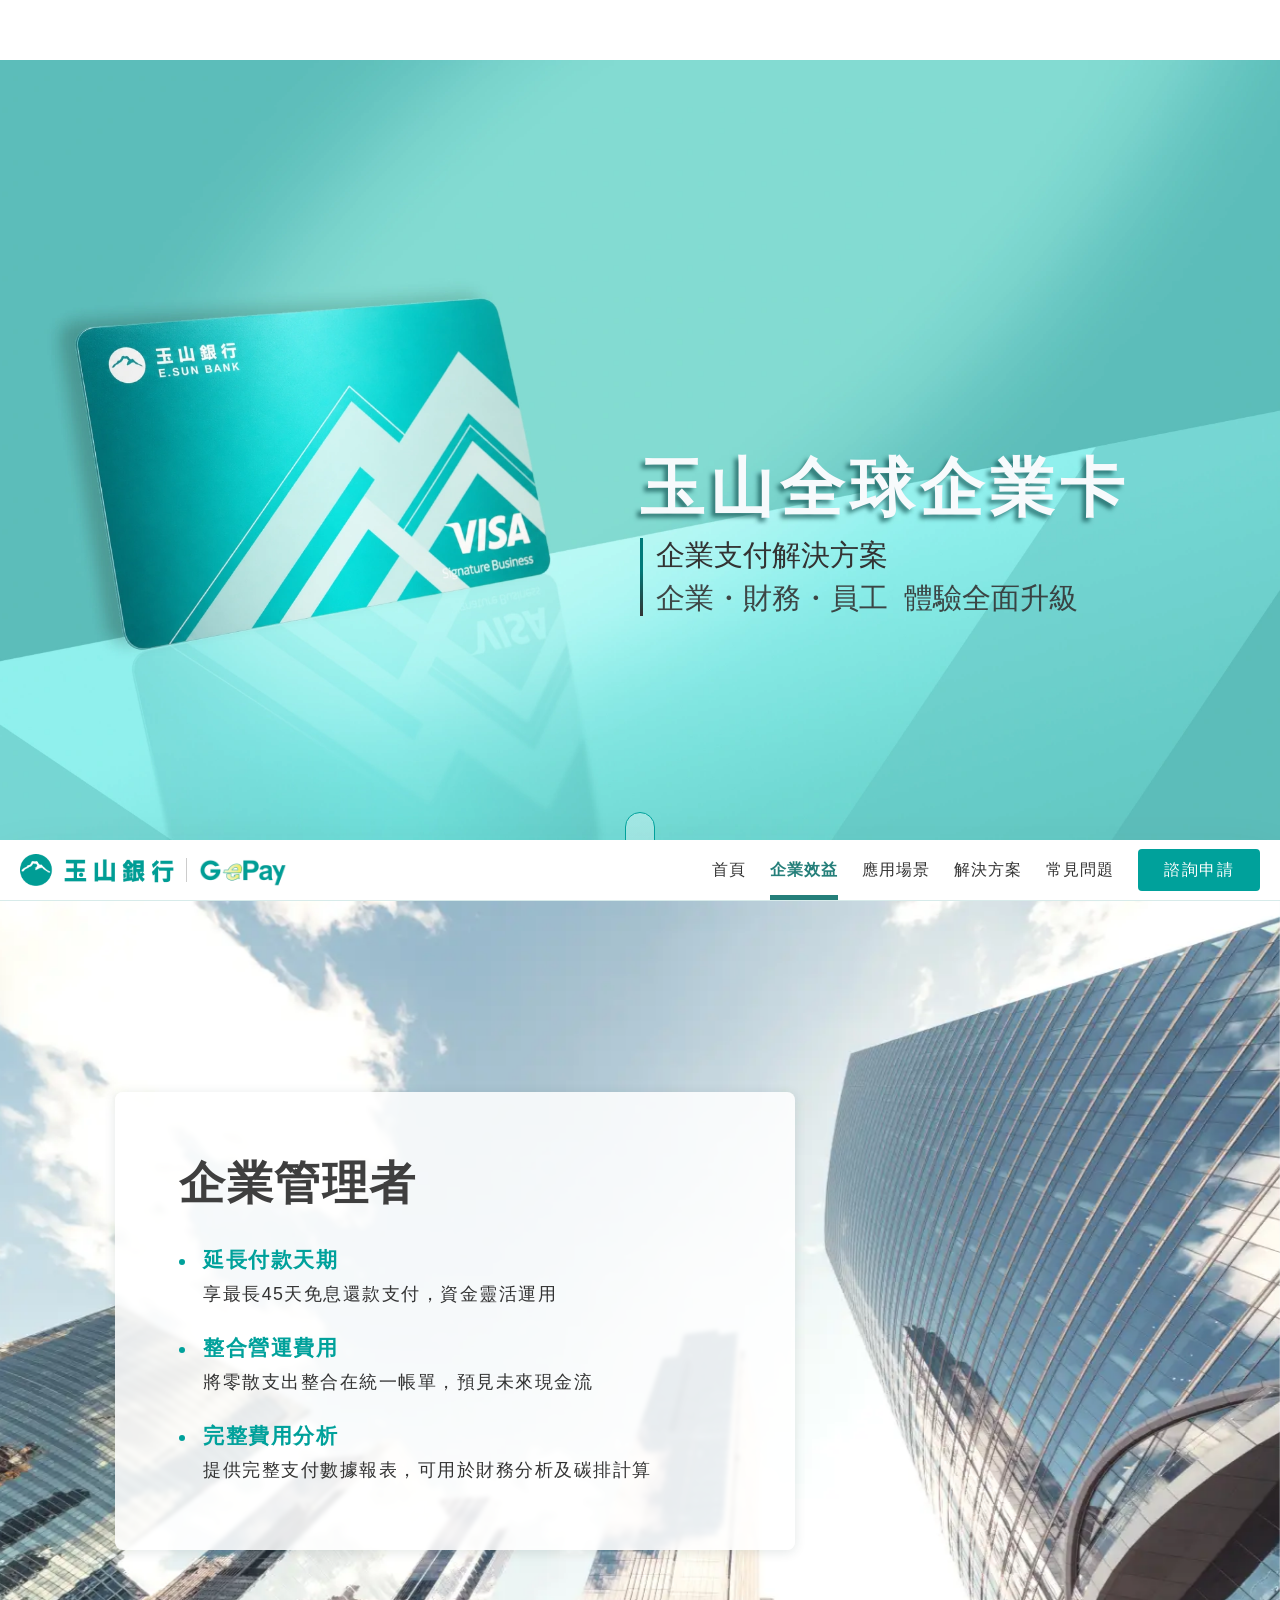
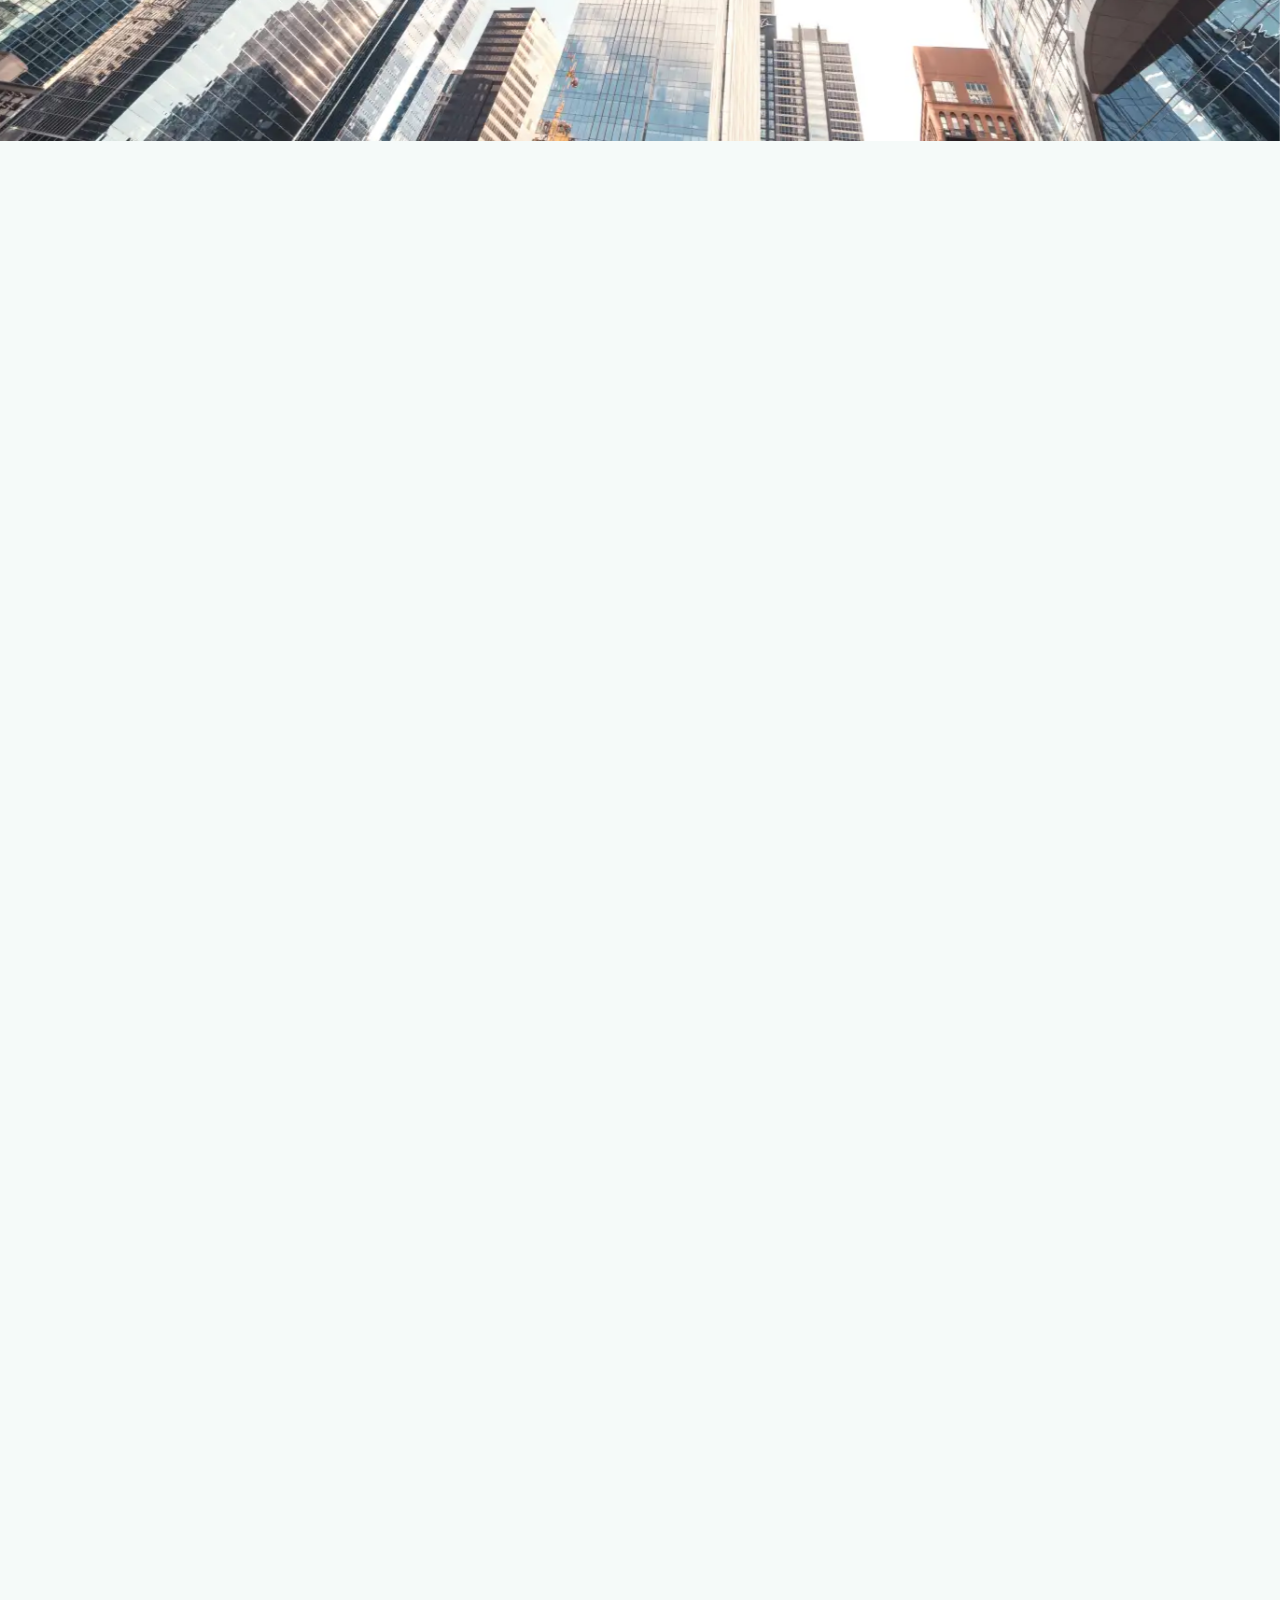
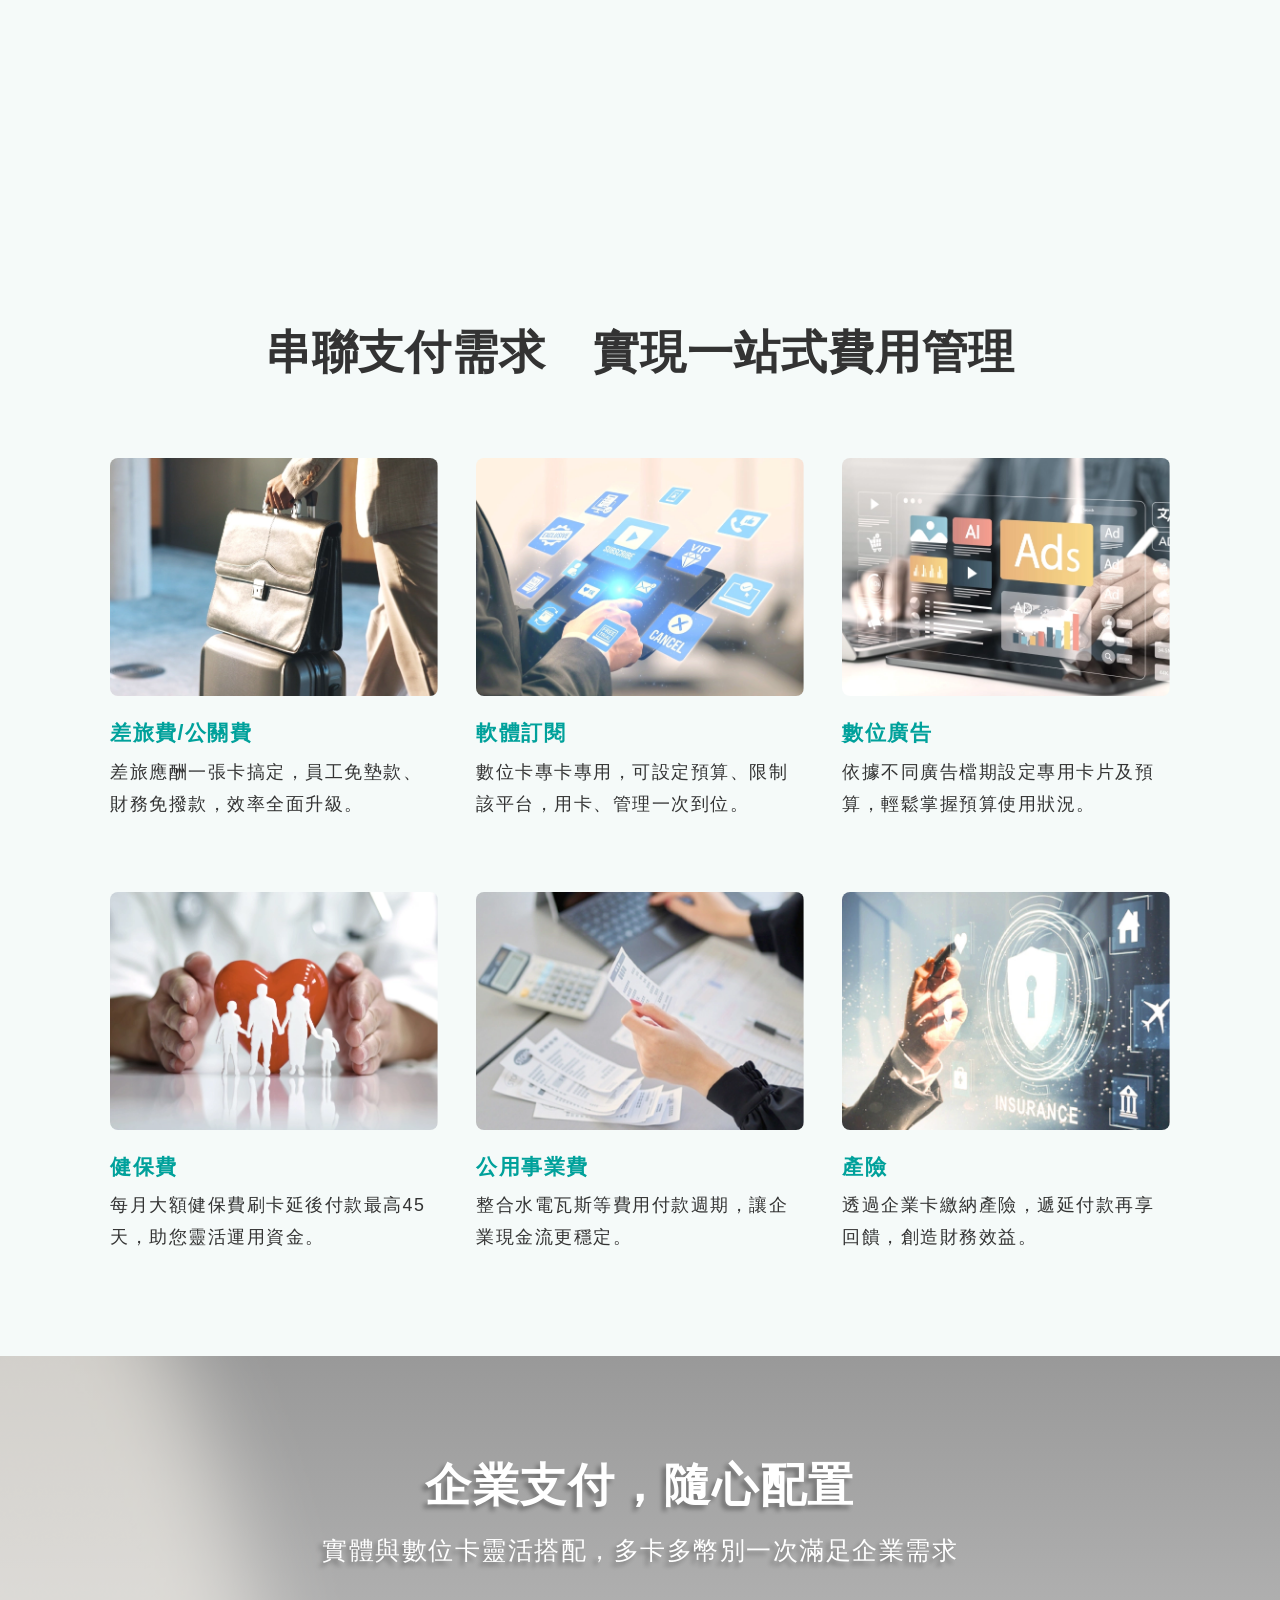
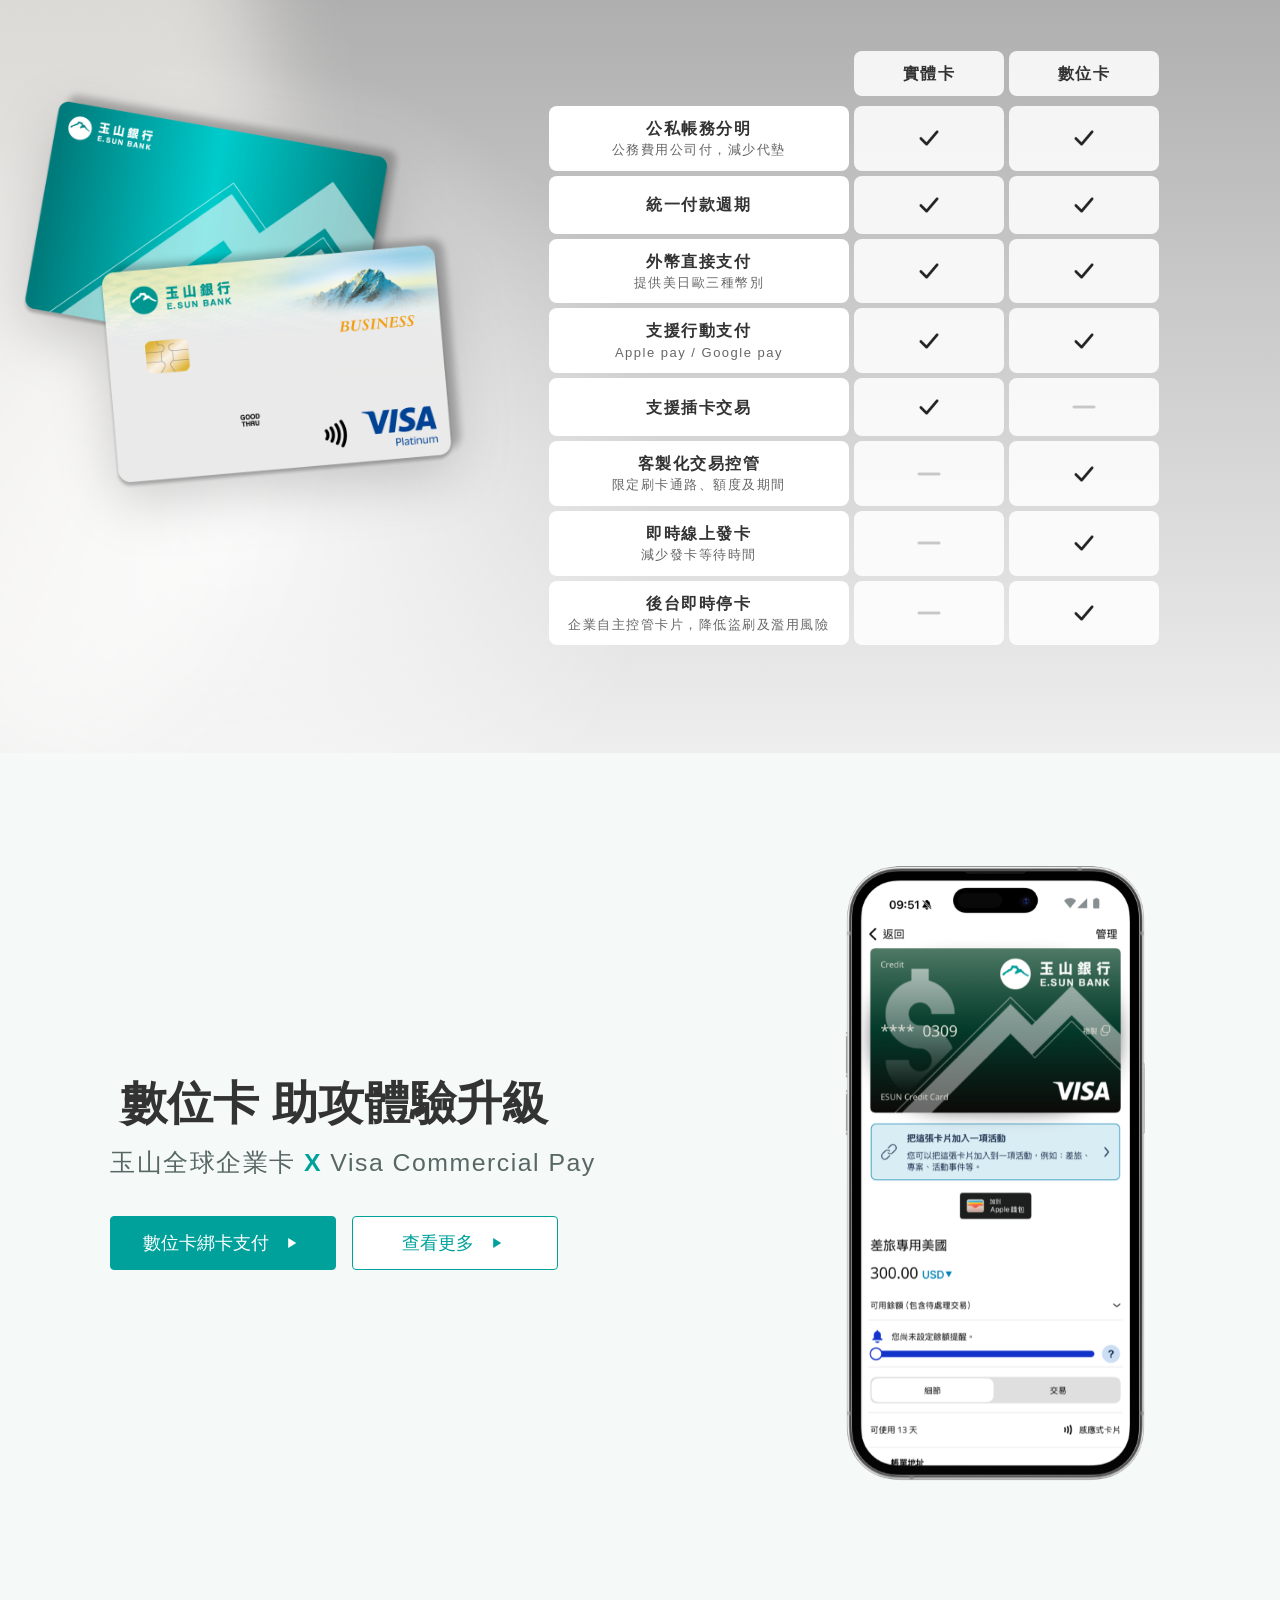
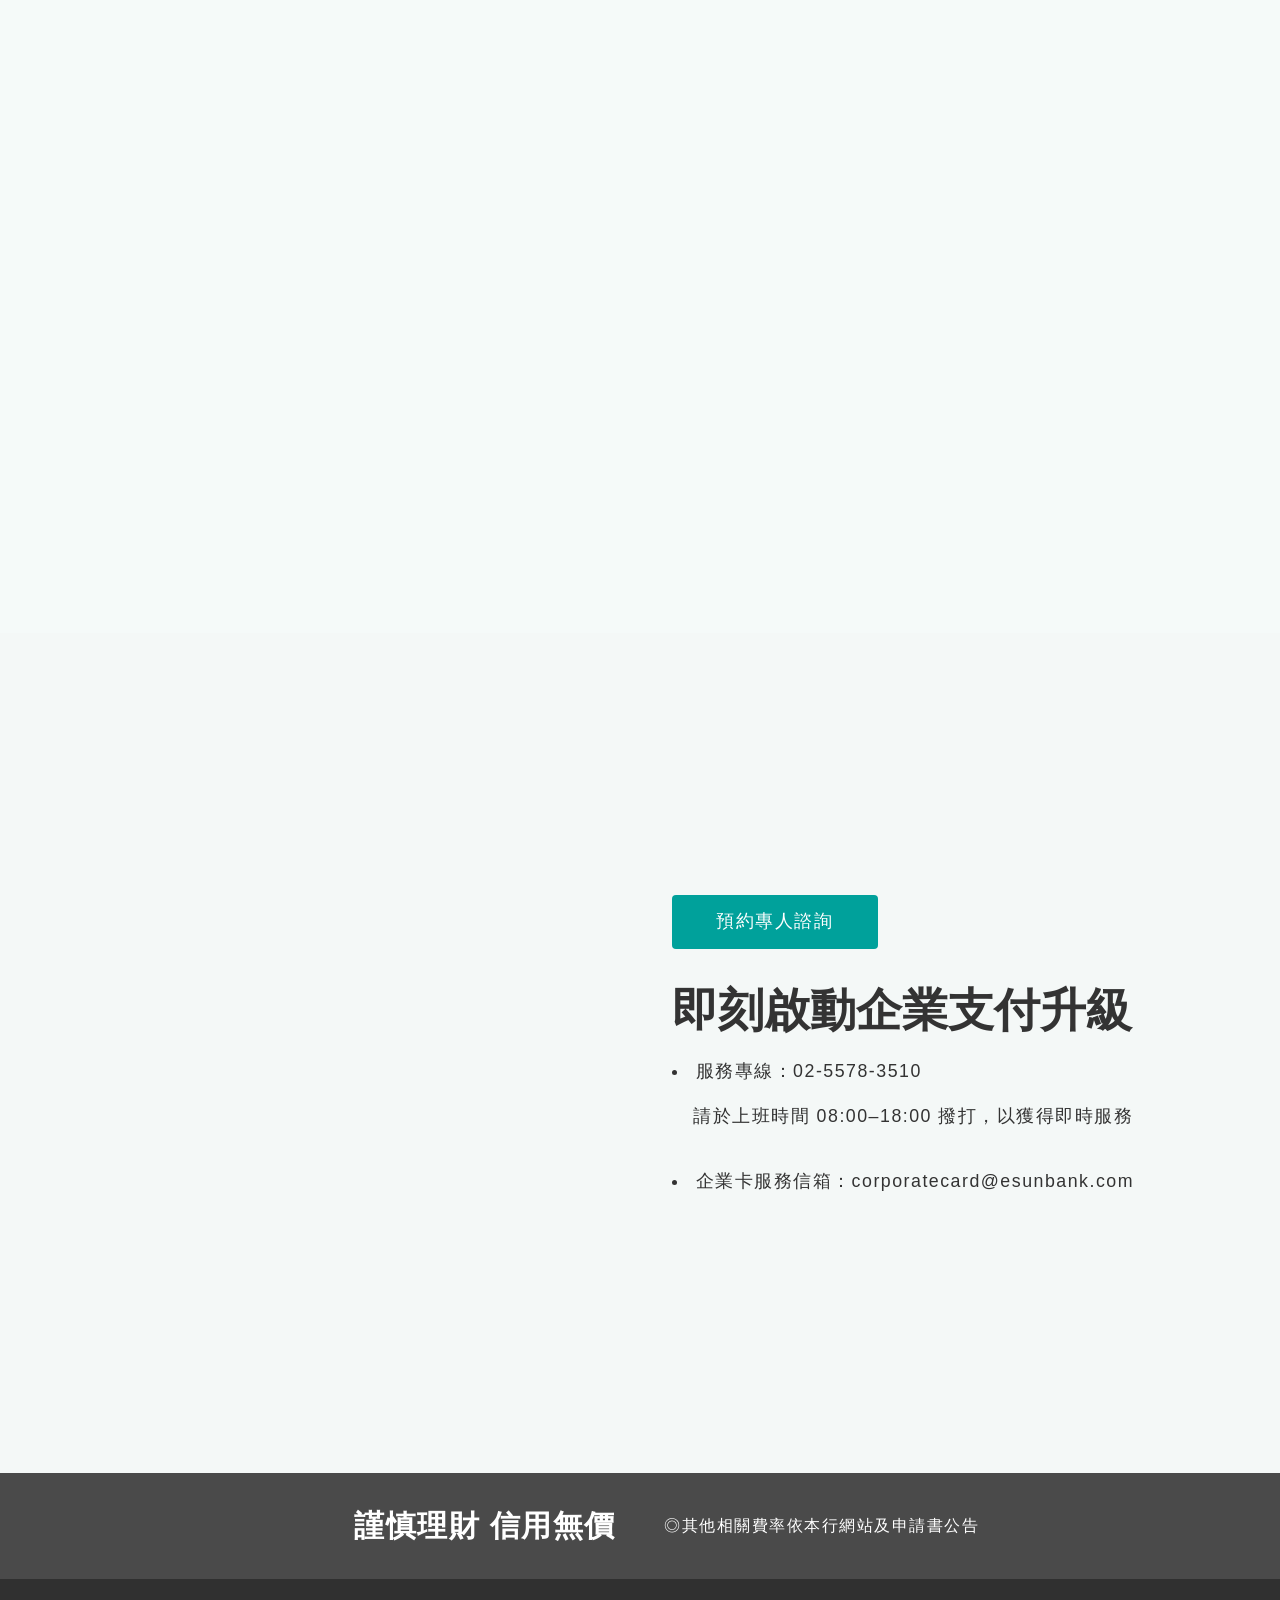
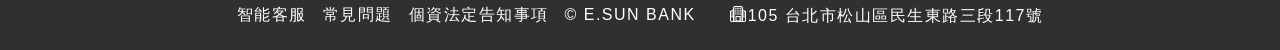
==== commit cb1d22a9: "Add files via upload" ====
--- a/2606-corporate-card/index.html
+++ b/2606-corporate-card/index.html
@@ -66,7 +66,7 @@
           <li><a href="#value">企業效益</a></li>
           <li><a href="#application-scenes">應用場景</a></li>
           <li><a href="#solutions">解決方案</a></li>
-          <li><a href="#success-stories">成功案例</a></li>
+          <!-- <li ><a href="#success-stories">成功案例</a></li> -->
           <li><a href="faq.html">常見問題</a></li>
           <li><a class="nav-cta" href="https://survey.esunbank.com/s/DpqYX" target="_blank" rel="noopener noreferrer">諮詢申請<span class="visually-hidden">（另開新分頁）</span></a></li>
         </ul>
@@ -300,7 +300,7 @@
       </div>
     </section>
     <!-- 成功案例 -->
-    <section id="success-stories" class="page-section success-section" aria-labelledby="stories-title">
+    <section id="success-stories" class="page-section success-section" aria-labelledby="stories-title" hidden>
       <div class="success-inner">
         <h2 id="stories-title" class="success-title">企業實際應用案例</h2>
         <div class="success-list">
--- a/2606-corporate-card/css/common.css
+++ b/2606-corporate-card/css/common.css
@@ -92,6 +92,11 @@
   clip: rect(0, 0, 0, 0);
 }
 
+.section-anchor {
+  height: 1px;
+  scroll-margin-top: var(--header-height);
+}
+
 h1.seo-h1 {
   height: 0;
   width: 0;
--- a/2606-corporate-card/css/index.css
+++ b/2606-corporate-card/css/index.css
@@ -68,11 +68,12 @@
   background:linear-gradient(180deg, #007A7A 40%, #333333 100%);;
 }
 
-.hero-subtitle p {
+.hero-subtitle h3 {
   margin: 0;
-}
-
-.hero-subtitle p:last-child {
+  font-weight: 400;
+}
+
+.hero-subtitle h3:last-child {
   opacity: 0.9;
 }
 
@@ -133,19 +134,52 @@
 }
 
 
-/* 應用場景疊蓋區塊 */
-.application-section {
-  position: sticky;
-  top: var(--header-height);
-  display: flex;
-  align-items: center;
-  height: calc(100dvh - var(--header-height));
-  min-height: calc(100dvh - var(--header-height));
-  padding: clamp(32px, 5vw, 80px) clamp(24px, 9vw, 136px);
-  overflow: hidden;
+/* 企業效益輪播 */
+.application-carousel {
+  position: relative;
+  height: calc((100dvh - var(--header-height)) * 3);
+  min-height: calc((100dvh - var(--header-height)) * 3);
   border-top: 1px solid rgba(0, 122, 122, 0.12);
   background: #f5faf9;
   box-shadow: 0 -24px 60px rgba(0, 72, 72, 0.14);
+  isolation: isolate;
+}
+
+.application-carousel-stage {
+  position: sticky;
+  top: var(--header-height);
+  height: calc(100dvh - var(--header-height));
+  overflow: hidden;
+}
+
+.application-slide {
+  position: absolute;
+  inset: 0;
+  display: flex;
+  align-items: center;
+  padding: clamp(32px, 5vw, 80px) clamp(24px, 9vw, 136px);
+  opacity: 0;
+  visibility: hidden;
+  pointer-events: none;
+  transform: translateY(28px);
+  transition:
+    opacity 520ms ease,
+    transform 520ms ease,
+    visibility 0s linear 520ms;
+}
+
+#value[data-step="0"] #application-scenes-1,
+#value[data-step="1"] #application-scenes-2,
+#value[data-step="2"] #application-scenes-3 {
+  z-index: 2;
+  opacity: 1;
+  visibility: visible;
+  pointer-events: auto;
+  transform: translateY(0);
+  transition:
+    opacity 520ms ease,
+    transform 520ms ease,
+    visibility 0s linear 0s;
 }
 
 .application-bg {
@@ -160,17 +194,8 @@
   user-select: none;
 }
 
-.application-section-1 {
-  z-index: 2;
-}
-
-.application-section-2 {
+.application-slide-2 {
   justify-content: flex-end;
-  z-index: 3;
-}
-
-.application-section-3 {
-  z-index: 4;
 }
 
 .role-card {
@@ -221,20 +246,21 @@
   border-radius: 50%;
 }
 
-.role-list strong,
-.role-list span {
+.role-list-title,
+.role-list-text {
   display: block;
 }
 
-.role-list strong {
+.role-list-title {
+  margin: 0;
   color: #00a19b;
   font-size: clamp(20px, 1.67vw, 24px);
   font-weight: 600;
   line-height: 1.35;
 }
 
-.role-list span {
-  margin-top: 3px;
+.role-list-text {
+  margin: 3px 0 0;
   color: #333333;
   font-size: clamp(16px, 1.39vw, 20px);
   font-weight: 400;
@@ -330,7 +356,7 @@
   text-shadow: -4px 4px 4px rgba(0, 0, 0, 0.3);
 }
 
-.solution-card-heading p {
+.solution-card-heading h3 {
   margin: 18px 0 0;
   font-size: clamp(20px, 1.94vw, 28px);
   font-weight: 500;
@@ -369,7 +395,7 @@
   z-index: -1;
   left: -6%;
   bottom: 2%;
-  width: min(120%, 520px);
+  width: min(120%, 450px);
   max-width: none;
   filter: drop-shadow(0 18px 28px rgba(0, 0, 0, 0.18));
 }
@@ -511,6 +537,10 @@
 }
 
 .solution-feature-copy .btn-group button {
+  display: inline-flex;
+  align-items: center;
+  justify-content: center;
+  gap: 10px;
   min-width: 206px;
   min-height: 54px;
   padding: 14px 32px;
@@ -528,6 +558,59 @@
     background-color 180ms ease,
     border-color 180ms ease,
     transform 180ms ease;
+}
+
+.button-play-icon {
+  position: relative;
+  flex: 0 0 auto;
+  width: 24px;
+  height: 24px;
+  color: currentColor;
+}
+
+@property --button-play-ring-progress {
+  syntax: "<angle>";
+  inherits: false;
+  initial-value: 0deg;
+}
+
+.button-play-icon::before {
+  --button-play-ring-progress: 0deg;
+  content: "";
+  position: absolute;
+  inset: 0;
+  border-radius: 50%;
+  background: conic-gradient(currentColor 0deg var(--button-play-ring-progress), transparent var(--button-play-ring-progress) 360deg);
+  -webkit-mask: radial-gradient(farthest-side, transparent calc(100% - 2px), #000 calc(100% - 2px));
+  mask: radial-gradient(farthest-side, transparent calc(100% - 2px), #000 calc(100% - 2px));
+  animation: button-play-ring 1800ms ease-out infinite;
+}
+
+.button-play-icon span {
+  position: absolute;
+  top: 50%;
+  left: 50%;
+  width: 0;
+  height: 0;
+  border-top: 5px solid transparent;
+  border-bottom: 5px solid transparent;
+  border-left: 8px solid currentColor;
+  transform: translate(-35%, -50%);
+}
+
+@keyframes button-play-ring {
+  0% {
+    --button-play-ring-progress: 0deg;
+  }
+
+  72%,
+  99% {
+    --button-play-ring-progress: 360deg;
+  }
+
+  100% {
+    --button-play-ring-progress: 0deg;
+  }
 }
 
 .solution-feature-copy .btn-group button:nth-child(2) {
@@ -1027,10 +1110,19 @@
   list-style-position: inside;
 }
 
-.cta-contact-list small {
+.cta-contact-title {
+  display: inline;
+  margin: 0;
+  font-size: inherit;
+  font-weight: inherit;
+  line-height: inherit;
+}
+
+.cta-contact-text {
   display: block;
   margin-left: 1.2em;
   font-size: clamp(16px, 1.39vw, 20px);
+  line-height: inherit;
 }
 
 @keyframes cta-card-drop {
@@ -1128,9 +1220,10 @@
 }
 
 /* 中型桌機解決方案 */
-@media (min-width: 1025px) and (max-width: 1300px) {
+@media (min-width: 1025px) and (max-width: 1440px) {
   .solution-card-inner {
     width: min(100% - 96px, 1180px);
+
   }
 
   .solution-card-layout {
@@ -1146,8 +1239,8 @@
     position: relative;
     z-index: 2;
     width: min(60vw, 620px);
-    margin-left: -56px;
     overflow: visible;
+
   }
 
   .solution-table {
@@ -1155,19 +1248,33 @@
     table-layout: fixed;
   }
 
+  .solution-table thead th:first-child,
+  .solution-table tbody th {
+    width: 50%;
+  }
+
+  .solution-table thead th:not(:first-child),
+  .solution-table td {
+    width: 25%;
+  }
+
   .solution-table th,
   .solution-table td {
-    padding: 12px 12px;
+    padding: 13px 16px;
   }
 
   .solution-table thead th,
   .solution-table tbody th {
-    font-size: 18px;
+    font-size: 16px;
+    line-height: 1.2;
   }
 
   .solution-table tbody th span {
     font-size: 13px;
   }
+
+
+
 }
 
 /* 平板以下解決方案 */
@@ -1195,8 +1302,22 @@
     transform: translate(-50%, -50%);
   }
 
+  .solution-table {
+    min-width: 500px;
+  }
+  .solution-table thead th:first-child,
+  .solution-table tbody th {
+    width: 50%;
+  }
+
+  .solution-table thead th:not(:first-child),
+  .solution-table td {
+    width: 25%;
+  }
+
   .solution-feature-section {
     height: 460vh;
+
   }
 
   .solution-feature-sticky {
@@ -1258,7 +1379,6 @@
 
   .solution-feature-caption {
     left: 50%;
-/*    top: 82%;*/
     font-size: clamp(18px, 3vw, 24px);
   }
 
@@ -1320,13 +1440,6 @@
 @media (max-width: 900px) {
   html {
     scroll-snap-type: none;
-  }
-
-  .application-section {
-    position: sticky;
-    top: var(--header-height);
-    height: calc(100svh - var(--header-height));
-    min-height: calc(100svh - var(--header-height));
   }
 
   .hero-section {
@@ -1379,6 +1492,8 @@
   }
 
 
+
+
 }
 
 /* 手機版 */
@@ -1478,15 +1593,44 @@
 
 
 
-  .application-section {
-    position: sticky;
+/*  .application-carousel {
+    height: calc((100dvh - var(--header-height)) * 3);
+    min-height: calc((100dvh - var(--header-height)) * 3);
+    box-shadow: none;
+  }
+
+  .application-carousel-stage {
+    height: calc(100dvh - var(--header-height));
+    min-height: calc(100dvh - var(--header-height));
+  }*/
+
+
+/* .application-carousel {
+    height: calc((100dvh - var(--header-height) - env(safe-area-inset-bottom, 0px)) * 3);
+    min-height: calc((100dvh - var(--header-height) - env(safe-area-inset-bottom, 0px)) * 3);
+  }
+
+  .application-carousel-stage {
+    height: calc(100dvh - var(--header-height) - env(safe-area-inset-bottom, 0px));
+    min-height: calc(100dvh - var(--header-height) - env(safe-area-inset-bottom, 0px));
+  }*/
+
+
+  .application-carousel {
+    height: calc((100dvh - var(--header-height)) * 3);
+    min-height: calc((100dvh - var(--header-height)) * 3);
+  }
+
+  .application-carousel-stage {
     top: var(--header-height);
+    height: calc(100dvh - var(--header-height));
+    min-height: calc(100dvh - var(--header-height));
+  }
+
+  .application-slide {
     align-items: center;
     justify-content: center;
-    height: calc(100svh - var(--header-height));
-    min-height: calc(100svh - var(--header-height));
     padding: 24px 20px;
-    box-shadow: none;
   }
 
 
@@ -1500,7 +1644,7 @@
   }
 
 
-  .role-list span {
+  .role-list-text {
     white-space: normal;
   }
 
@@ -1566,7 +1710,7 @@
   }
 
   .solution-table {
-    min-width: 370px;
+    min-width: 320px;
     table-layout: fixed;
   }
 
@@ -1669,7 +1813,6 @@
   }
 
   .solution-feature-copy .btn-group button {
-    min-width: 155px;
     min-height: 48px;
     padding: 12px 20px;
   }
